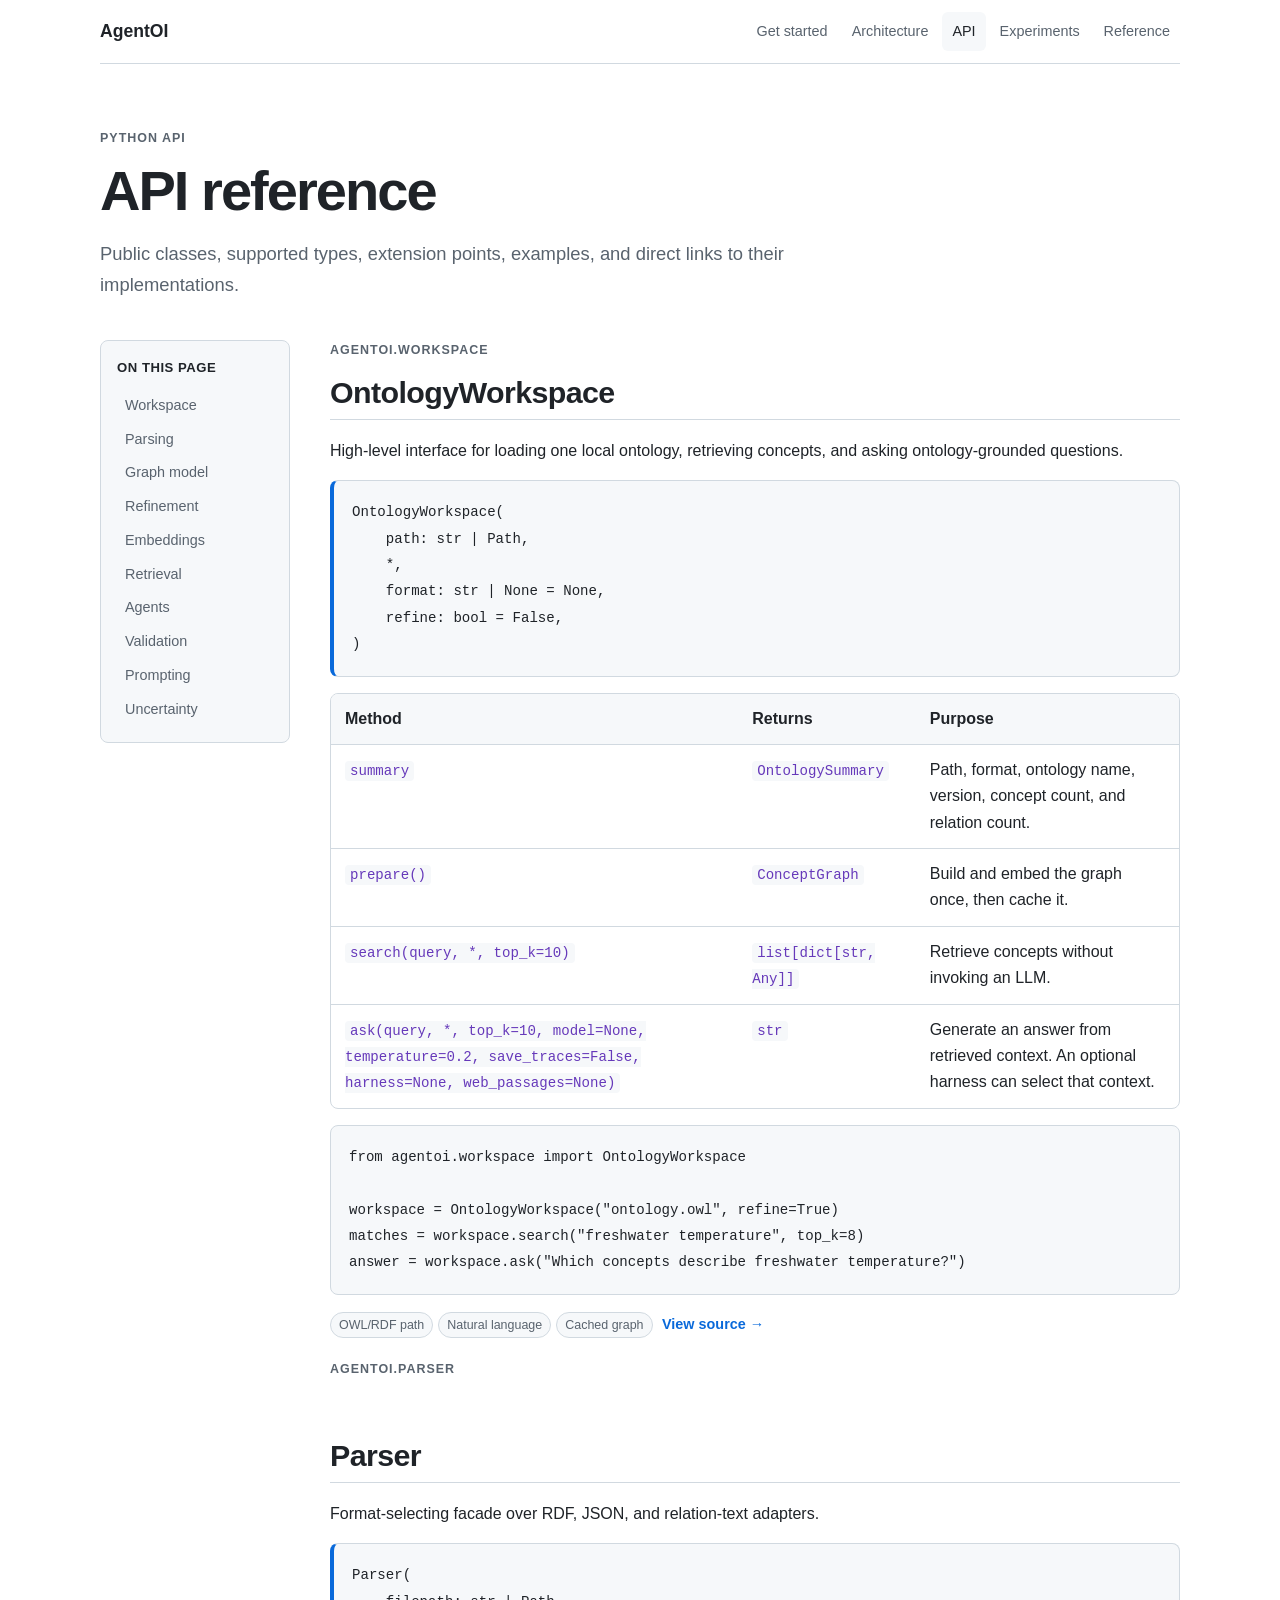
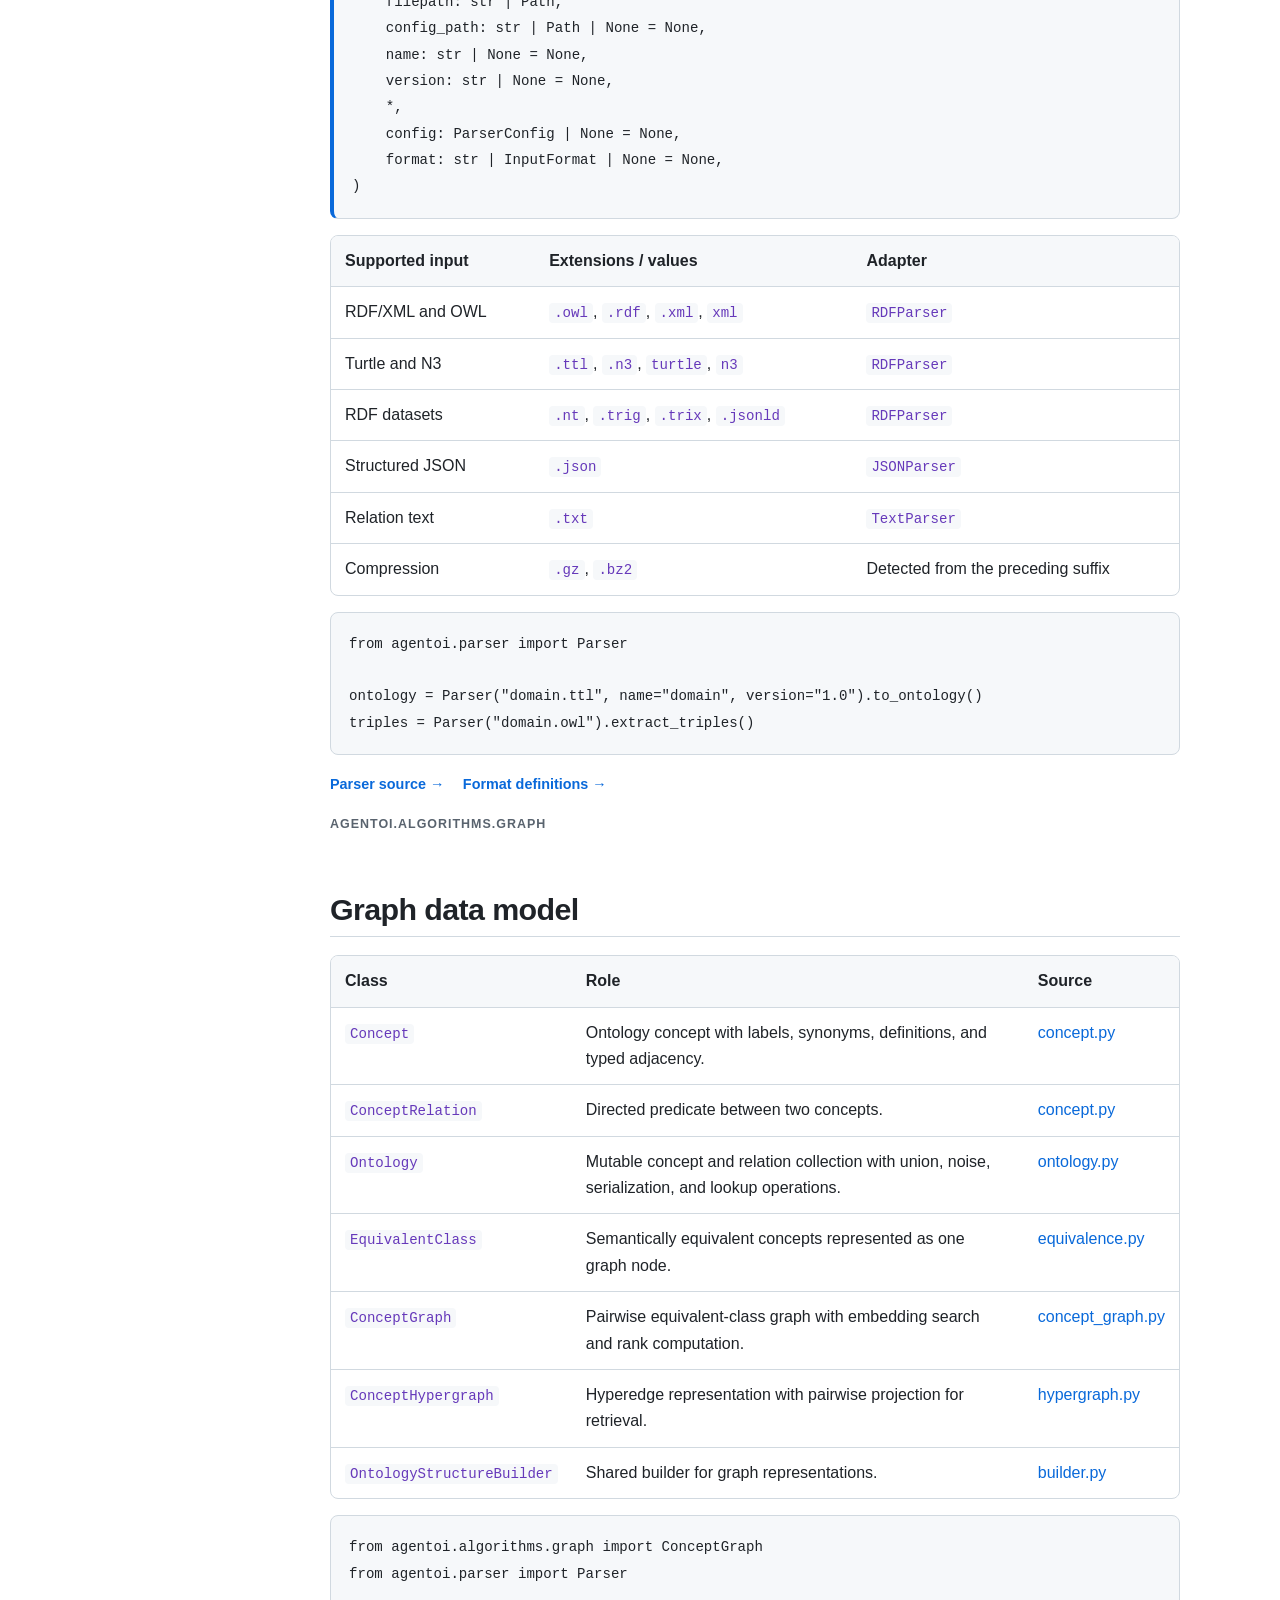
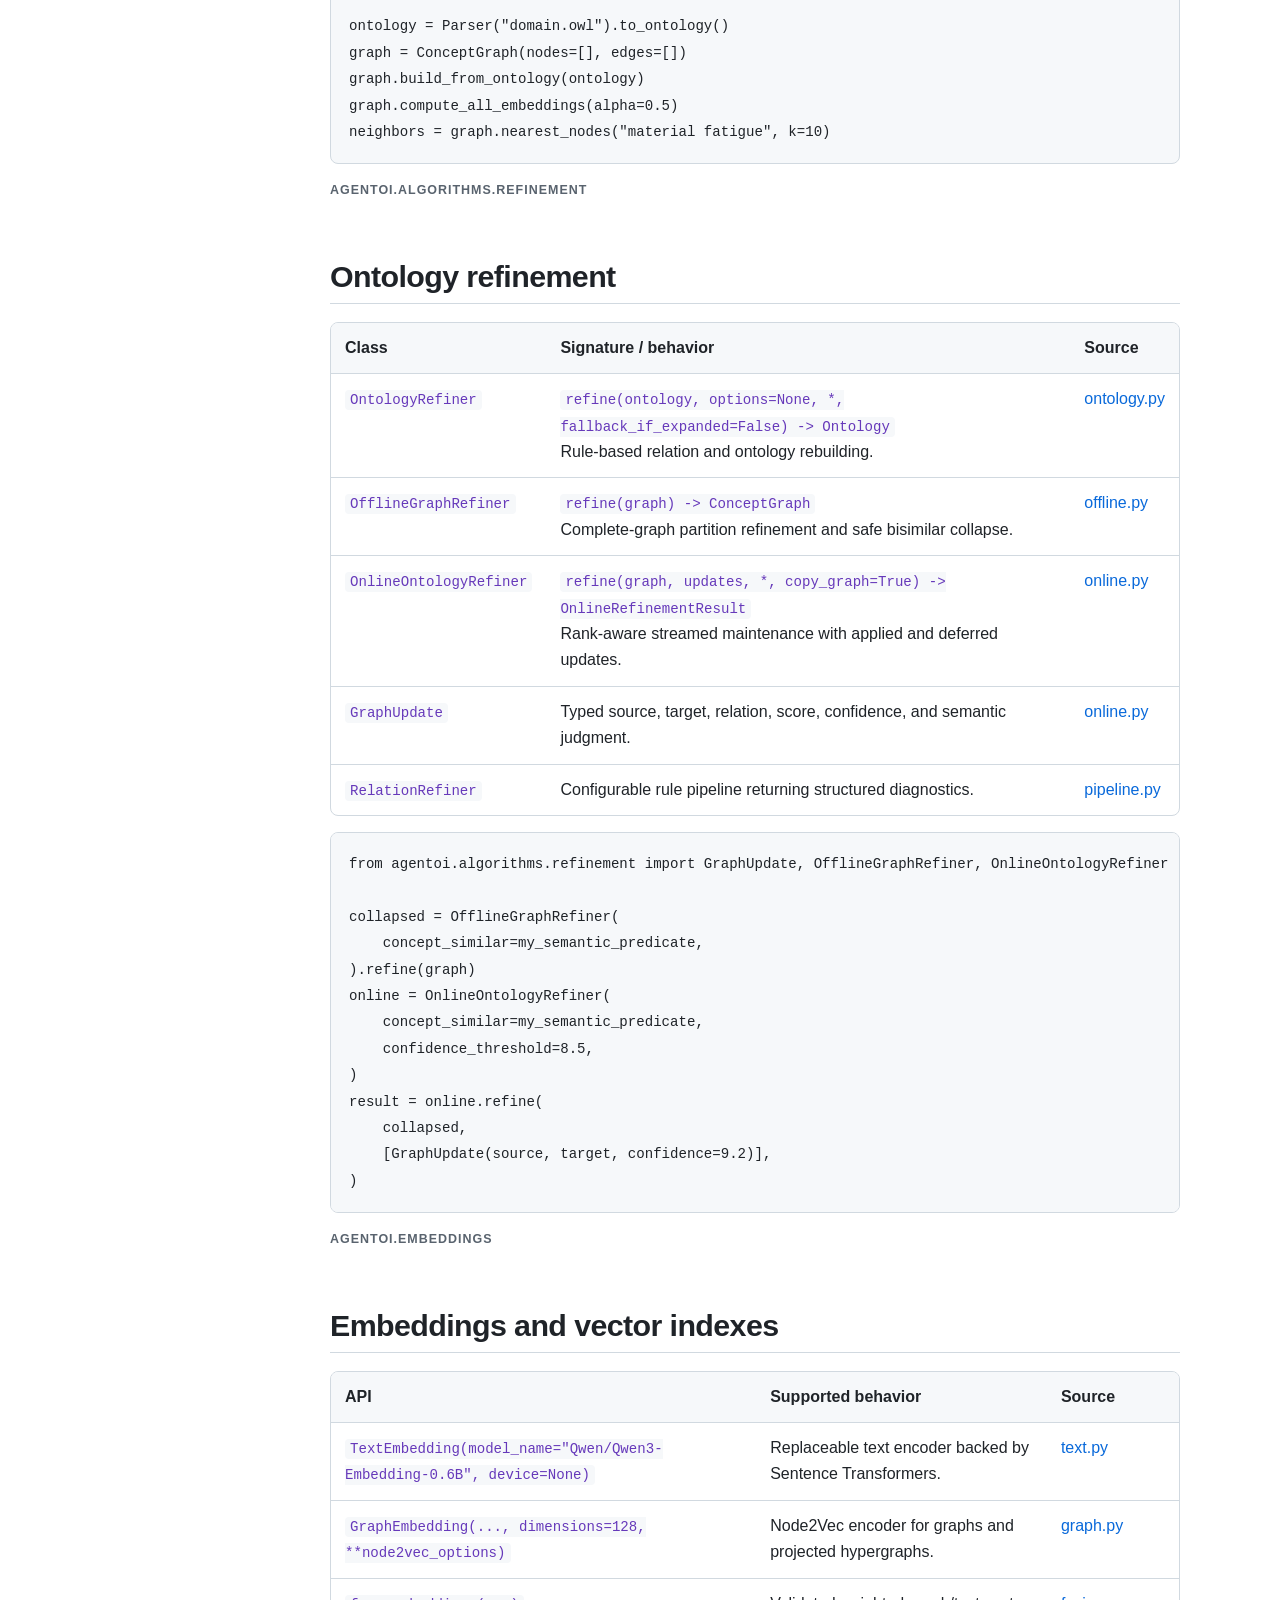
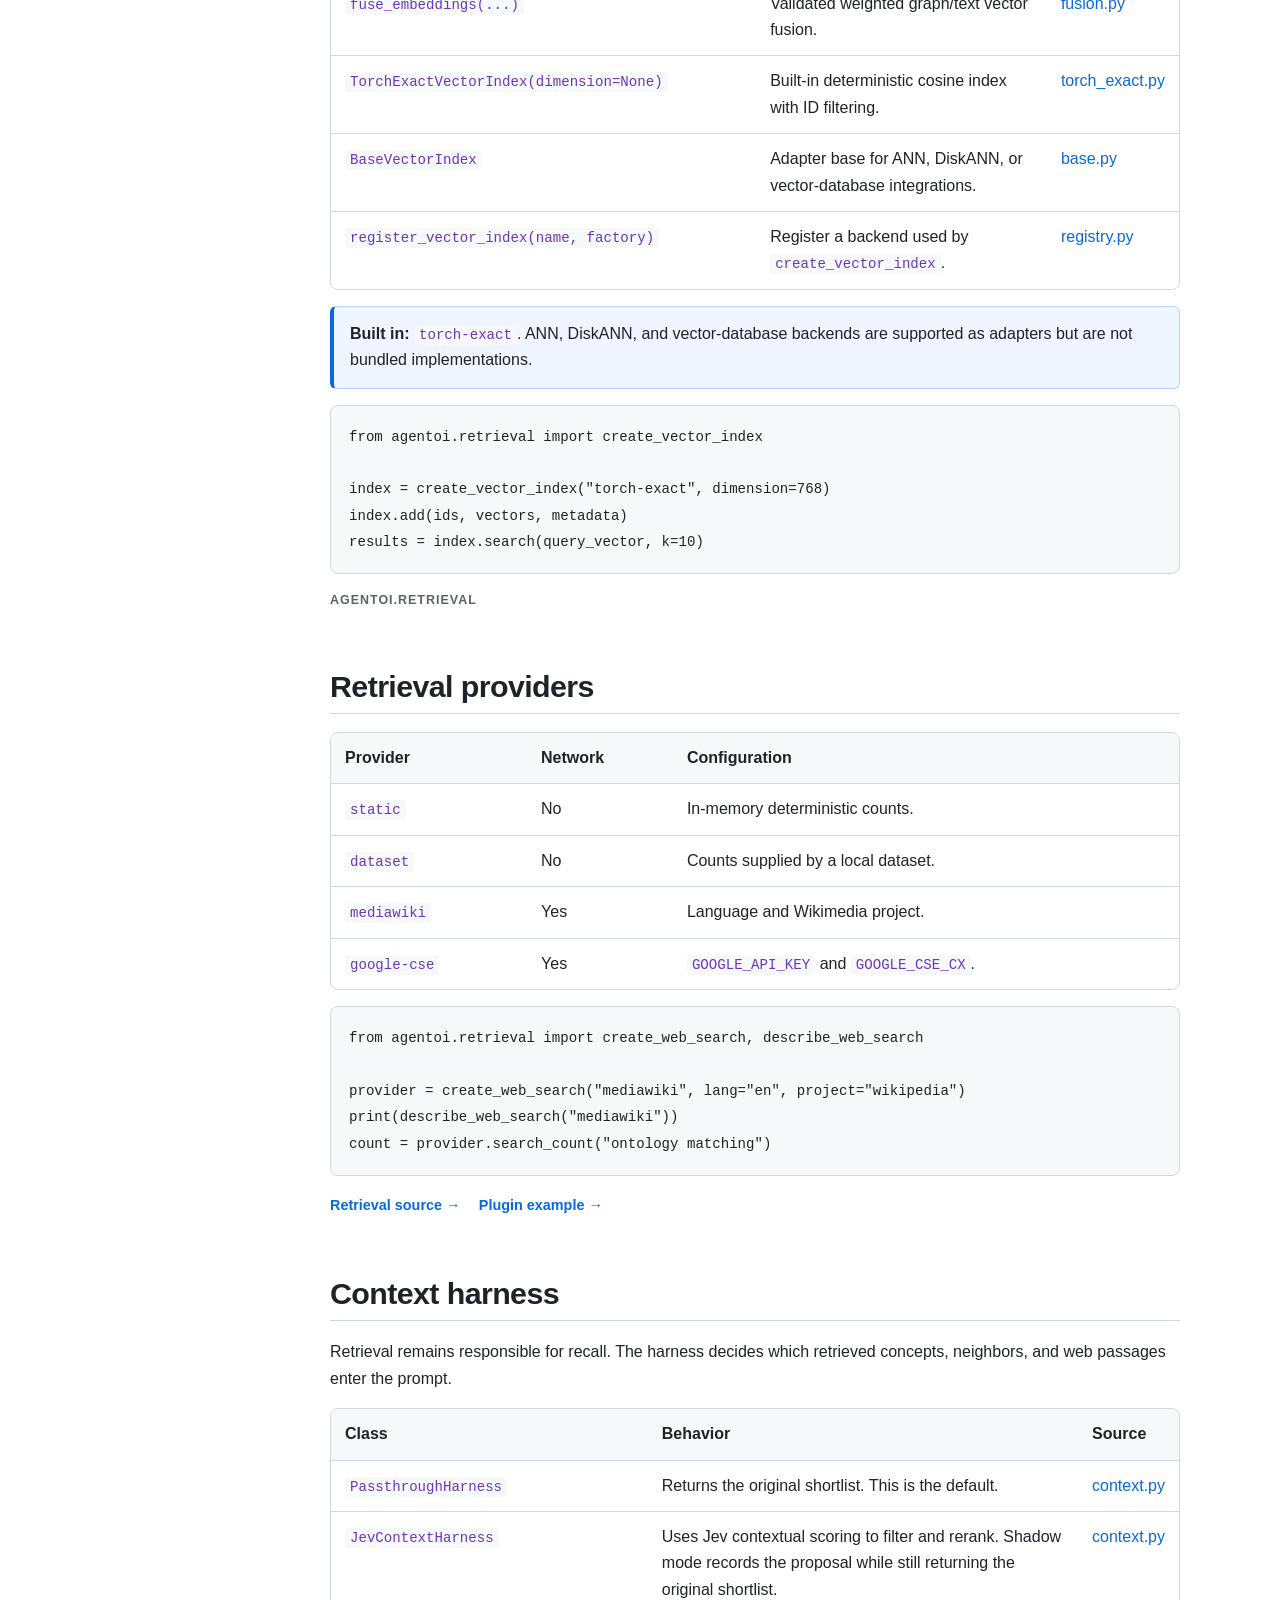
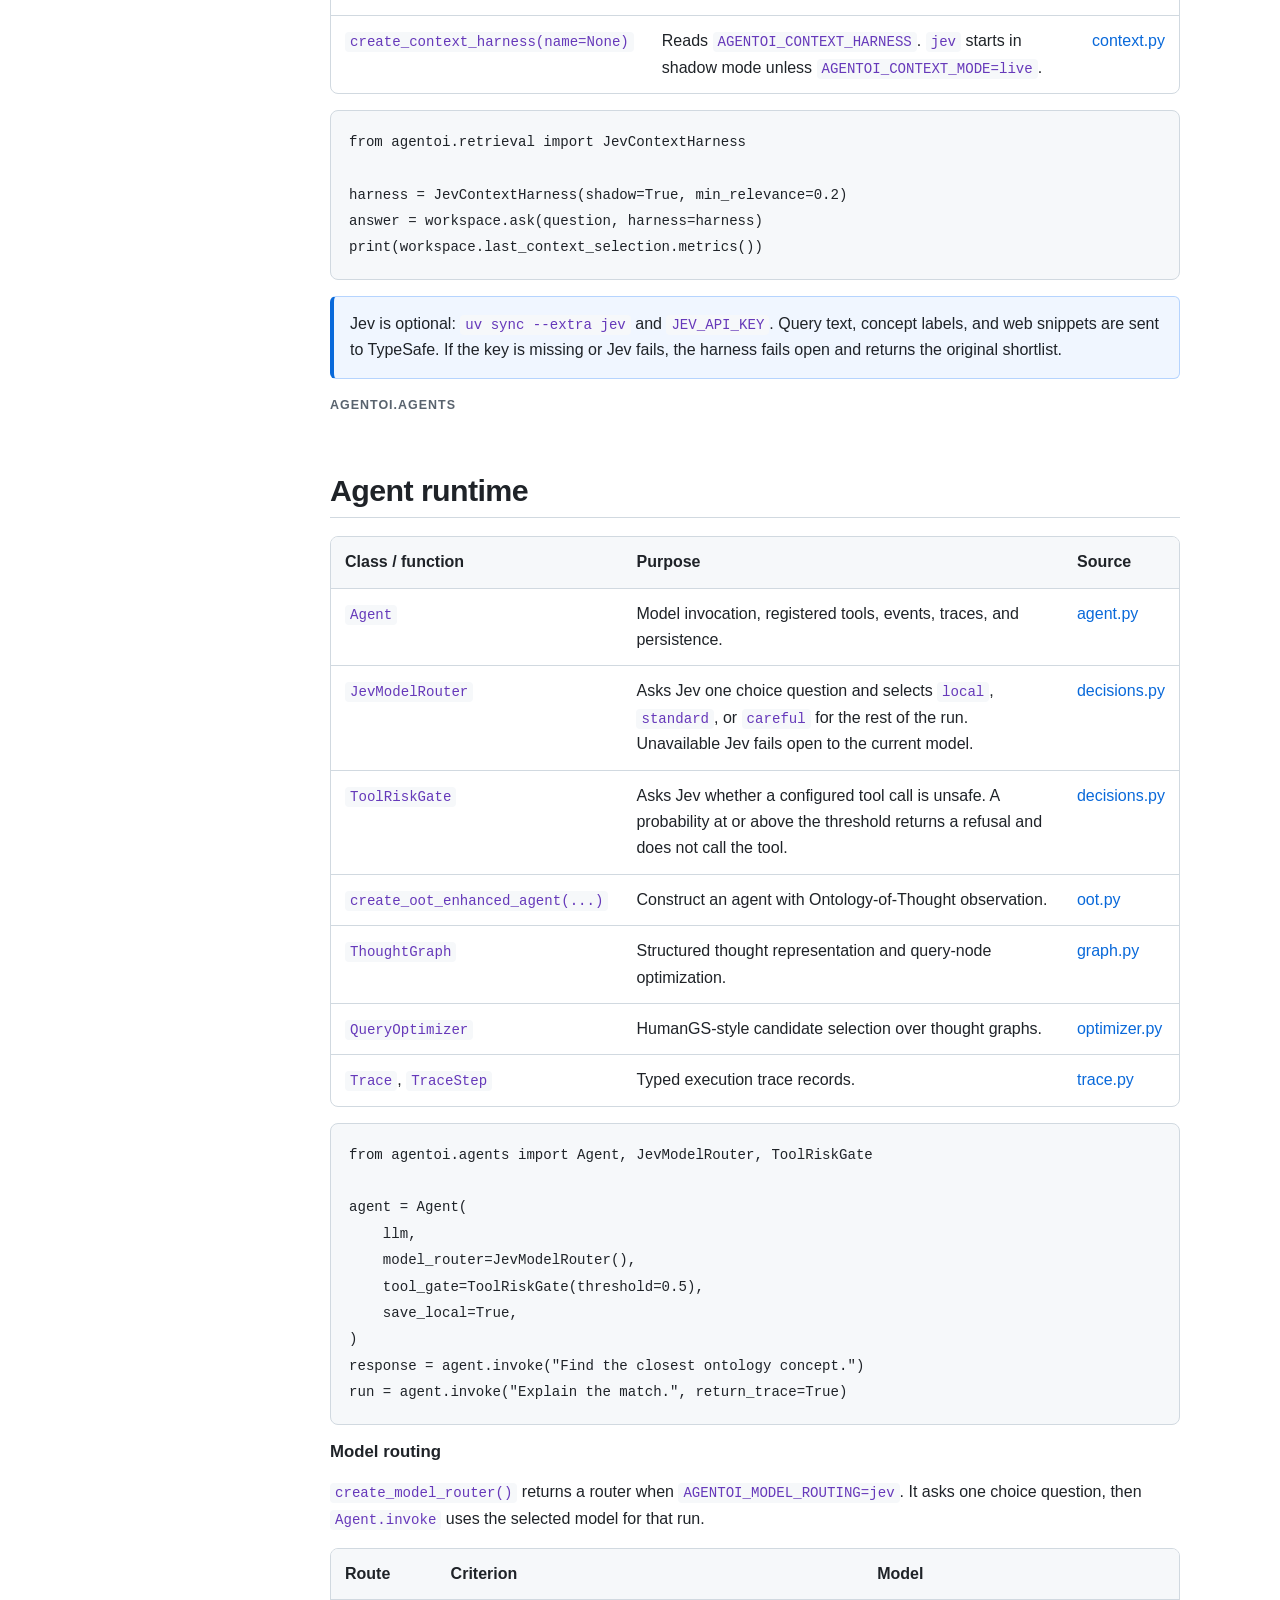
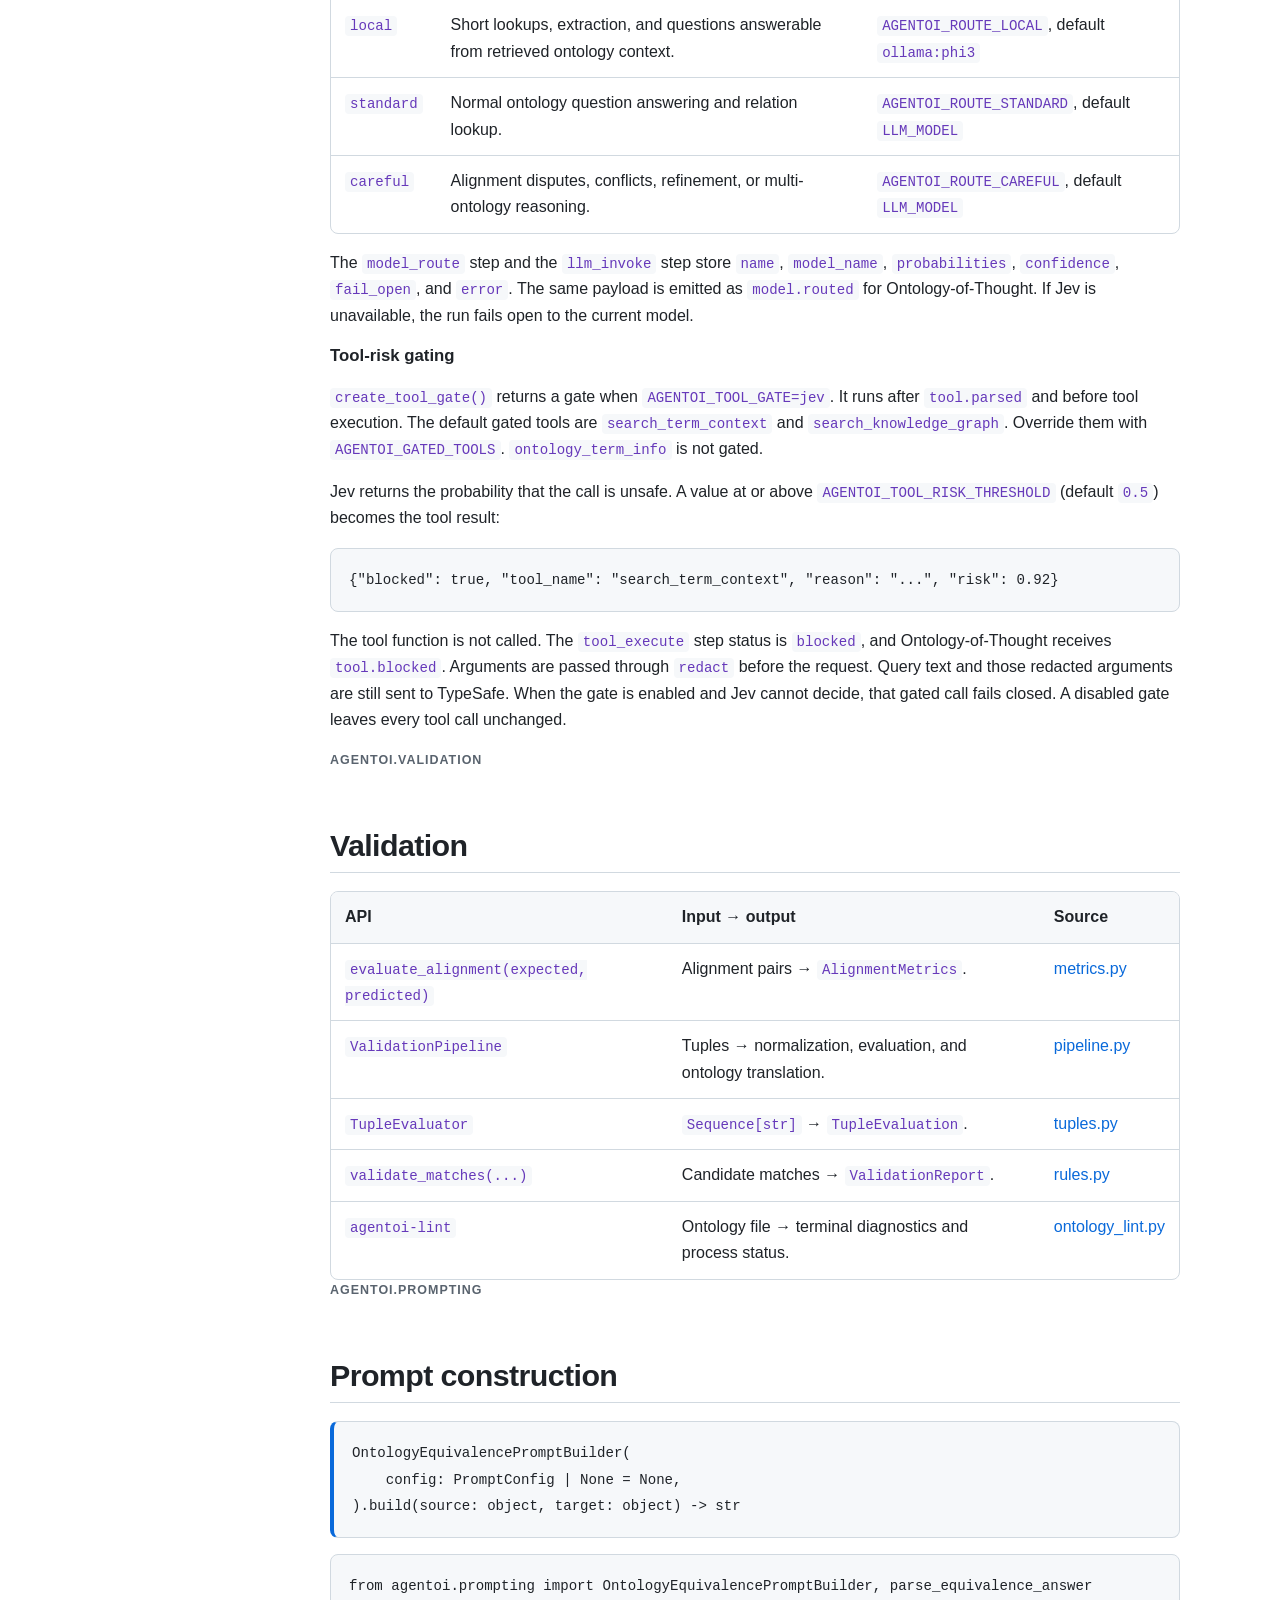
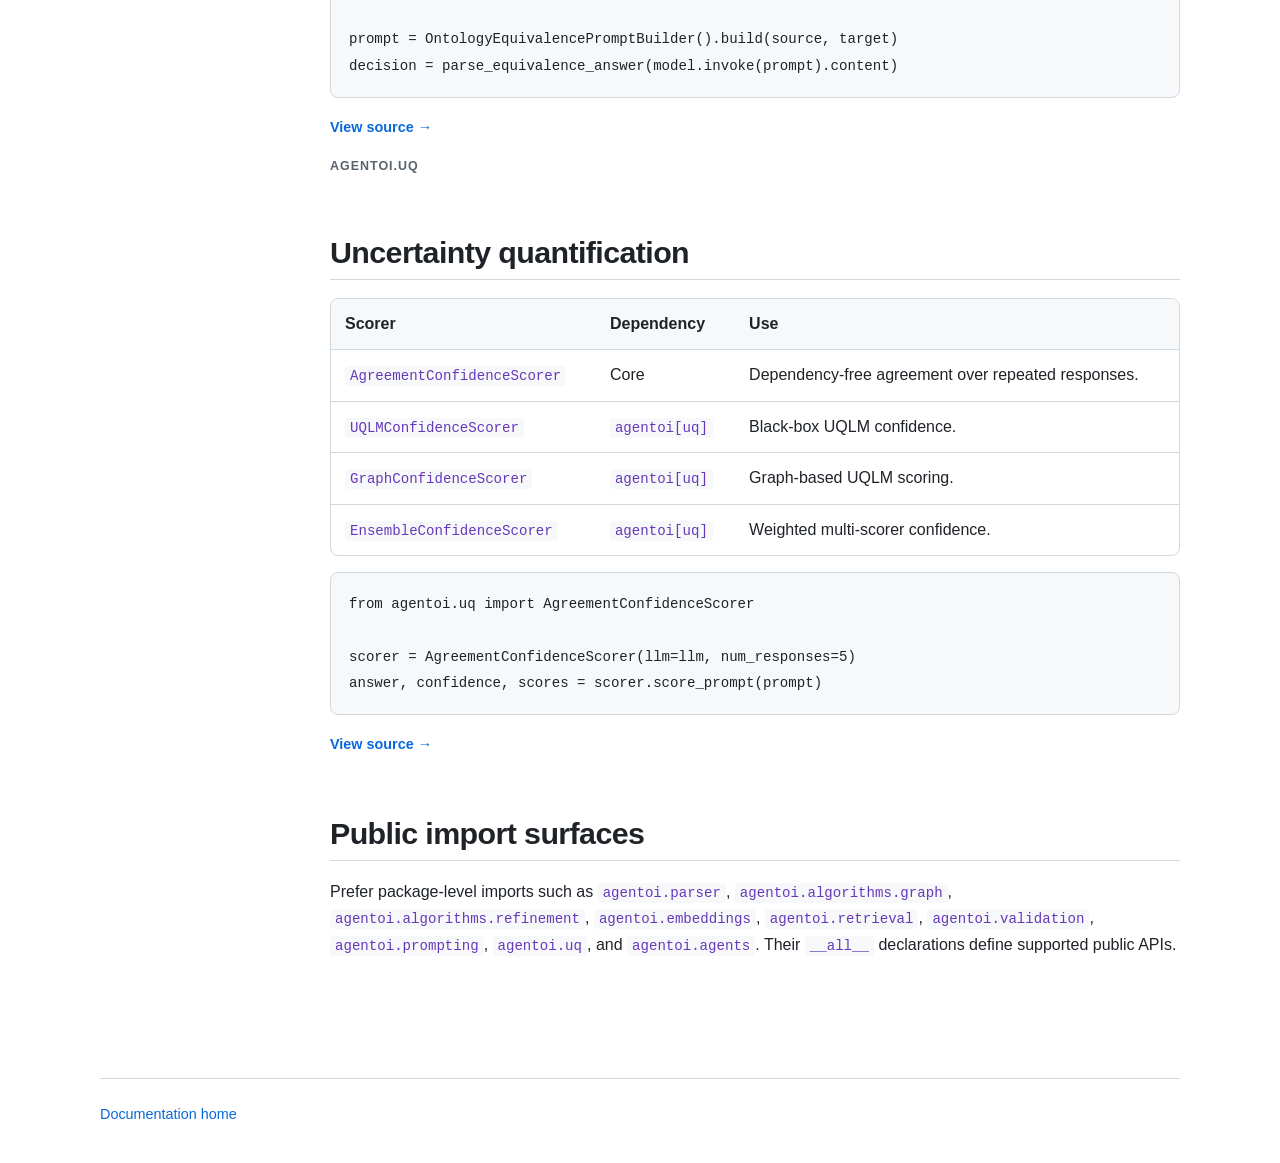
==== api.html @ f37325d7 "Document model routing and tool-risk gating. Co-authored-by: Cursor <cursoragent@cursor.com>" ====
<!doctype html>
<html lang="en">
<head>
  <meta charset="utf-8">
  <meta name="viewport" content="width=device-width, initial-scale=1">
  <title>API Reference · AgentOI</title>
  <link rel="stylesheet" href="styles.css?v=2">
</head>
<body>
  <header><a href="index.html"><strong>AgentOI</strong></a><nav><a href="getting-started.html">Get started</a><a href="architecture.html">Architecture</a><a class="active" href="api.html">API</a><a href="experiments.html">Experiments</a><a href="reference.html">Reference</a></nav></header>
  <main>
    <p class="eyebrow">Python API</p>
    <h1>API reference</h1>
    <p class="lede">Public classes, supported types, extension points, examples, and direct links to their implementations.</p>

    <div class="api-layout">
      <aside class="api-index" aria-label="API table of contents">
        <strong>On this page</strong>
        <a href="#workspace">Workspace</a>
        <a href="#parsing">Parsing</a>
        <a href="#graphs">Graph model</a>
        <a href="#refinement">Refinement</a>
        <a href="#embeddings">Embeddings</a>
        <a href="#retrieval">Retrieval</a>
        <a href="#agents">Agents</a>
        <a href="#validation">Validation</a>
        <a href="#prompting">Prompting</a>
        <a href="#uq">Uncertainty</a>
      </aside>
      <div class="api-content">

    <section id="workspace" class="api-section">
      <p class="eyebrow">agentoi.workspace</p>
      <h2>OntologyWorkspace</h2>
      <p>High-level interface for loading one local ontology, retrieving concepts, and asking ontology-grounded questions.</p>
      <pre class="signature"><code>OntologyWorkspace(
    path: str | Path,
    *,
    format: str | None = None,
    refine: bool = False,
)</code></pre>
      <table>
        <tr><th>Method</th><th>Returns</th><th>Purpose</th></tr>
        <tr><td><code>summary</code></td><td><code>OntologySummary</code></td><td>Path, format, ontology name, version, concept count, and relation count.</td></tr>
        <tr><td><code>prepare()</code></td><td><code>ConceptGraph</code></td><td>Build and embed the graph once, then cache it.</td></tr>
        <tr><td><code>search(query, *, top_k=10)</code></td><td><code>list[dict[str, Any]]</code></td><td>Retrieve concepts without invoking an LLM.</td></tr>
        <tr><td><code>ask(query, *, top_k=10, model=None, temperature=0.2, save_traces=False, harness=None, web_passages=None)</code></td><td><code>str</code></td><td>Generate an answer from retrieved context. An optional harness can select that context.</td></tr>
      </table>
      <pre><code>from agentoi.workspace import OntologyWorkspace

workspace = OntologyWorkspace("ontology.owl", refine=True)
matches = workspace.search("freshwater temperature", top_k=8)
answer = workspace.ask("Which concepts describe freshwater temperature?")</code></pre>
      <p><span class="badge">OWL/RDF path</span><span class="badge">Natural language</span><span class="badge">Cached graph</span> <a class="source-link" href="https://github.com/lamng3/agentoi/blob/master/src/agentoi/workspace.py">View source →</a></p>
    </section>

    <section id="parsing" class="api-section">
      <p class="eyebrow">agentoi.parser</p>
      <h2>Parser</h2>
      <p>Format-selecting facade over RDF, JSON, and relation-text adapters.</p>
      <pre class="signature"><code>Parser(
    filepath: str | Path,
    config_path: str | Path | None = None,
    name: str | None = None,
    version: str | None = None,
    *,
    config: ParserConfig | None = None,
    format: str | InputFormat | None = None,
)</code></pre>
      <table>
        <tr><th>Supported input</th><th>Extensions / values</th><th>Adapter</th></tr>
        <tr><td>RDF/XML and OWL</td><td><code>.owl</code>, <code>.rdf</code>, <code>.xml</code>, <code>xml</code></td><td><code>RDFParser</code></td></tr>
        <tr><td>Turtle and N3</td><td><code>.ttl</code>, <code>.n3</code>, <code>turtle</code>, <code>n3</code></td><td><code>RDFParser</code></td></tr>
        <tr><td>RDF datasets</td><td><code>.nt</code>, <code>.trig</code>, <code>.trix</code>, <code>.jsonld</code></td><td><code>RDFParser</code></td></tr>
        <tr><td>Structured JSON</td><td><code>.json</code></td><td><code>JSONParser</code></td></tr>
        <tr><td>Relation text</td><td><code>.txt</code></td><td><code>TextParser</code></td></tr>
        <tr><td>Compression</td><td><code>.gz</code>, <code>.bz2</code></td><td>Detected from the preceding suffix</td></tr>
      </table>
      <pre><code>from agentoi.parser import Parser

ontology = Parser("domain.ttl", name="domain", version="1.0").to_ontology()
triples = Parser("domain.owl").extract_triples()</code></pre>
      <p><a class="source-link" href="https://github.com/lamng3/agentoi/blob/master/src/agentoi/parser/parser.py">Parser source →</a> <a class="source-link" href="https://github.com/lamng3/agentoi/blob/master/src/agentoi/parser/formats.py">Format definitions →</a></p>
    </section>

    <section id="graphs" class="api-section">
      <p class="eyebrow">agentoi.algorithms.graph</p>
      <h2>Graph data model</h2>
      <table>
        <tr><th>Class</th><th>Role</th><th>Source</th></tr>
        <tr><td><code>Concept</code></td><td>Ontology concept with labels, synonyms, definitions, and typed adjacency.</td><td><a href="https://github.com/lamng3/agentoi/blob/master/src/agentoi/algorithms/graph/concept.py">concept.py</a></td></tr>
        <tr><td><code>ConceptRelation</code></td><td>Directed predicate between two concepts.</td><td><a href="https://github.com/lamng3/agentoi/blob/master/src/agentoi/algorithms/graph/concept.py">concept.py</a></td></tr>
        <tr><td><code>Ontology</code></td><td>Mutable concept and relation collection with union, noise, serialization, and lookup operations.</td><td><a href="https://github.com/lamng3/agentoi/blob/master/src/agentoi/algorithms/graph/ontology.py">ontology.py</a></td></tr>
        <tr><td><code>EquivalentClass</code></td><td>Semantically equivalent concepts represented as one graph node.</td><td><a href="https://github.com/lamng3/agentoi/blob/master/src/agentoi/algorithms/graph/equivalence.py">equivalence.py</a></td></tr>
        <tr><td><code>ConceptGraph</code></td><td>Pairwise equivalent-class graph with embedding search and rank computation.</td><td><a href="https://github.com/lamng3/agentoi/blob/master/src/agentoi/algorithms/graph/concept_graph.py">concept_graph.py</a></td></tr>
        <tr><td><code>ConceptHypergraph</code></td><td>Hyperedge representation with pairwise projection for retrieval.</td><td><a href="https://github.com/lamng3/agentoi/blob/master/src/agentoi/algorithms/graph/hypergraph.py">hypergraph.py</a></td></tr>
        <tr><td><code>OntologyStructureBuilder</code></td><td>Shared builder for graph representations.</td><td><a href="https://github.com/lamng3/agentoi/blob/master/src/agentoi/algorithms/graph/builder.py">builder.py</a></td></tr>
      </table>
      <pre><code>from agentoi.algorithms.graph import ConceptGraph
from agentoi.parser import Parser

ontology = Parser("domain.owl").to_ontology()
graph = ConceptGraph(nodes=[], edges=[])
graph.build_from_ontology(ontology)
graph.compute_all_embeddings(alpha=0.5)
neighbors = graph.nearest_nodes("material fatigue", k=10)</code></pre>
    </section>

    <section id="refinement" class="api-section">
      <p class="eyebrow">agentoi.algorithms.refinement</p>
      <h2>Ontology refinement</h2>
      <table>
        <tr><th>Class</th><th>Signature / behavior</th><th>Source</th></tr>
        <tr><td><code>OntologyRefiner</code></td><td><code>refine(ontology, options=None, *, fallback_if_expanded=False) -&gt; Ontology</code><br>Rule-based relation and ontology rebuilding.</td><td><a href="https://github.com/lamng3/agentoi/blob/master/src/agentoi/algorithms/refinement/ontology.py">ontology.py</a></td></tr>
        <tr><td><code>OfflineGraphRefiner</code></td><td><code>refine(graph) -&gt; ConceptGraph</code><br>Complete-graph partition refinement and safe bisimilar collapse.</td><td><a href="https://github.com/lamng3/agentoi/blob/master/src/agentoi/algorithms/refinement/offline.py">offline.py</a></td></tr>
        <tr><td><code>OnlineOntologyRefiner</code></td><td><code>refine(graph, updates, *, copy_graph=True) -&gt; OnlineRefinementResult</code><br>Rank-aware streamed maintenance with applied and deferred updates.</td><td><a href="https://github.com/lamng3/agentoi/blob/master/src/agentoi/algorithms/refinement/online.py">online.py</a></td></tr>
        <tr><td><code>GraphUpdate</code></td><td>Typed source, target, relation, score, confidence, and semantic judgment.</td><td><a href="https://github.com/lamng3/agentoi/blob/master/src/agentoi/algorithms/refinement/online.py">online.py</a></td></tr>
        <tr><td><code>RelationRefiner</code></td><td>Configurable rule pipeline returning structured diagnostics.</td><td><a href="https://github.com/lamng3/agentoi/blob/master/src/agentoi/algorithms/refinement/pipeline.py">pipeline.py</a></td></tr>
      </table>
      <pre><code>from agentoi.algorithms.refinement import GraphUpdate, OfflineGraphRefiner, OnlineOntologyRefiner

collapsed = OfflineGraphRefiner(
    concept_similar=my_semantic_predicate,
).refine(graph)
online = OnlineOntologyRefiner(
    concept_similar=my_semantic_predicate,
    confidence_threshold=8.5,
)
result = online.refine(
    collapsed,
    [GraphUpdate(source, target, confidence=9.2)],
)</code></pre>
    </section>

    <section id="embeddings" class="api-section">
      <p class="eyebrow">agentoi.embeddings</p>
      <h2>Embeddings and vector indexes</h2>
      <table>
        <tr><th>API</th><th>Supported behavior</th><th>Source</th></tr>
        <tr><td><code>TextEmbedding(model_name="Qwen/Qwen3-Embedding-0.6B", device=None)</code></td><td>Replaceable text encoder backed by Sentence Transformers.</td><td><a href="https://github.com/lamng3/agentoi/blob/master/src/agentoi/embeddings/encoders/text.py">text.py</a></td></tr>
        <tr><td><code>GraphEmbedding(..., dimensions=128, **node2vec_options)</code></td><td>Node2Vec encoder for graphs and projected hypergraphs.</td><td><a href="https://github.com/lamng3/agentoi/blob/master/src/agentoi/embeddings/encoders/graph.py">graph.py</a></td></tr>
        <tr><td><code>fuse_embeddings(...)</code></td><td>Validated weighted graph/text vector fusion.</td><td><a href="https://github.com/lamng3/agentoi/blob/master/src/agentoi/embeddings/fusion.py">fusion.py</a></td></tr>
        <tr><td><code>TorchExactVectorIndex(dimension=None)</code></td><td>Built-in deterministic cosine index with ID filtering.</td><td><a href="https://github.com/lamng3/agentoi/blob/master/src/agentoi/embeddings/vector_index/torch_exact.py">torch_exact.py</a></td></tr>
        <tr><td><code>BaseVectorIndex</code></td><td>Adapter base for ANN, DiskANN, or vector-database integrations.</td><td><a href="https://github.com/lamng3/agentoi/blob/master/src/agentoi/embeddings/vector_index/base.py">base.py</a></td></tr>
        <tr><td><code>register_vector_index(name, factory)</code></td><td>Register a backend used by <code>create_vector_index</code>.</td><td><a href="https://github.com/lamng3/agentoi/blob/master/src/agentoi/embeddings/vector_index/registry.py">registry.py</a></td></tr>
      </table>
      <p class="note"><strong>Built in:</strong> <code>torch-exact</code>. ANN, DiskANN, and vector-database backends are supported as adapters but are not bundled implementations.</p>
      <pre><code>from agentoi.retrieval import create_vector_index

index = create_vector_index("torch-exact", dimension=768)
index.add(ids, vectors, metadata)
results = index.search(query_vector, k=10)</code></pre>
    </section>

    <section id="retrieval" class="api-section">
      <p class="eyebrow">agentoi.retrieval</p>
      <h2>Retrieval providers</h2>
      <table>
        <tr><th>Provider</th><th>Network</th><th>Configuration</th></tr>
        <tr><td><code>static</code></td><td>No</td><td>In-memory deterministic counts.</td></tr>
        <tr><td><code>dataset</code></td><td>No</td><td>Counts supplied by a local dataset.</td></tr>
        <tr><td><code>mediawiki</code></td><td>Yes</td><td>Language and Wikimedia project.</td></tr>
        <tr><td><code>google-cse</code></td><td>Yes</td><td><code>GOOGLE_API_KEY</code> and <code>GOOGLE_CSE_CX</code>.</td></tr>
      </table>
      <pre><code>from agentoi.retrieval import create_web_search, describe_web_search

provider = create_web_search("mediawiki", lang="en", project="wikipedia")
print(describe_web_search("mediawiki"))
count = provider.search_count("ontology matching")</code></pre>
      <p><a class="source-link" href="https://github.com/lamng3/agentoi/tree/master/src/agentoi/retrieval">Retrieval source →</a> <a class="source-link" href="https://github.com/lamng3/agentoi/blob/master/examples/retrieval_plugins.py">Plugin example →</a></p>

      <h2>Context harness</h2>
      <p>Retrieval remains responsible for recall. The harness decides which retrieved concepts, neighbors, and web passages enter the prompt.</p>
      <table>
        <tr><th>Class</th><th>Behavior</th><th>Source</th></tr>
        <tr><td><code>PassthroughHarness</code></td><td>Returns the original shortlist. This is the default.</td><td><a href="https://github.com/lamng3/agentoi/blob/master/src/agentoi/retrieval/context.py">context.py</a></td></tr>
        <tr><td><code>JevContextHarness</code></td><td>Uses Jev contextual scoring to filter and rerank. Shadow mode records the proposal while still returning the original shortlist.</td><td><a href="https://github.com/lamng3/agentoi/blob/master/src/agentoi/retrieval/context.py">context.py</a></td></tr>
        <tr><td><code>create_context_harness(name=None)</code></td><td>Reads <code>AGENTOI_CONTEXT_HARNESS</code>. <code>jev</code> starts in shadow mode unless <code>AGENTOI_CONTEXT_MODE=live</code>.</td><td><a href="https://github.com/lamng3/agentoi/blob/master/src/agentoi/retrieval/context.py">context.py</a></td></tr>
      </table>
      <pre><code>from agentoi.retrieval import JevContextHarness

harness = JevContextHarness(shadow=True, min_relevance=0.2)
answer = workspace.ask(question, harness=harness)
print(workspace.last_context_selection.metrics())</code></pre>
      <p class="note">Jev is optional: <code>uv sync --extra jev</code> and <code>JEV_API_KEY</code>. Query text, concept labels, and web snippets are sent to TypeSafe. If the key is missing or Jev fails, the harness fails open and returns the original shortlist.</p>
    </section>

    <section id="agents" class="api-section">
      <p class="eyebrow">agentoi.agents</p>
      <h2>Agent runtime</h2>
      <table>
        <tr><th>Class / function</th><th>Purpose</th><th>Source</th></tr>
        <tr><td><code>Agent</code></td><td>Model invocation, registered tools, events, traces, and persistence.</td><td><a href="https://github.com/lamng3/agentoi/blob/master/src/agentoi/agents/core/agent.py">agent.py</a></td></tr>
        <tr><td><code>JevModelRouter</code></td><td>Asks Jev one choice question and selects <code>local</code>, <code>standard</code>, or <code>careful</code> for the rest of the run. Unavailable Jev fails open to the current model.</td><td><a href="https://github.com/lamng3/agentoi/blob/master/src/agentoi/agents/decisions.py">decisions.py</a></td></tr>
        <tr><td><code>ToolRiskGate</code></td><td>Asks Jev whether a configured tool call is unsafe. A probability at or above the threshold returns a refusal and does not call the tool.</td><td><a href="https://github.com/lamng3/agentoi/blob/master/src/agentoi/agents/decisions.py">decisions.py</a></td></tr>
        <tr><td><code>create_oot_enhanced_agent(...)</code></td><td>Construct an agent with Ontology-of-Thought observation.</td><td><a href="https://github.com/lamng3/agentoi/blob/master/src/agentoi/agents/observers/oot.py">oot.py</a></td></tr>
        <tr><td><code>ThoughtGraph</code></td><td>Structured thought representation and query-node optimization.</td><td><a href="https://github.com/lamng3/agentoi/blob/master/src/agentoi/agents/ontology_of_thought/graph.py">graph.py</a></td></tr>
        <tr><td><code>QueryOptimizer</code></td><td>HumanGS-style candidate selection over thought graphs.</td><td><a href="https://github.com/lamng3/agentoi/blob/master/src/agentoi/agents/ontology_of_thought/optimizer.py">optimizer.py</a></td></tr>
        <tr><td><code>Trace</code>, <code>TraceStep</code></td><td>Typed execution trace records.</td><td><a href="https://github.com/lamng3/agentoi/blob/master/src/agentoi/agents/runtime/trace.py">trace.py</a></td></tr>
      </table>
      <pre><code>from agentoi.agents import Agent, JevModelRouter, ToolRiskGate

agent = Agent(
    llm,
    model_router=JevModelRouter(),
    tool_gate=ToolRiskGate(threshold=0.5),
    save_local=True,
)
response = agent.invoke("Find the closest ontology concept.")
run = agent.invoke("Explain the match.", return_trace=True)</code></pre>

      <h3>Model routing</h3>
      <p><code>create_model_router()</code> returns a router when <code>AGENTOI_MODEL_ROUTING=jev</code>. It asks one choice question, then <code>Agent.invoke</code> uses the selected model for that run.</p>
      <table>
        <tr><th>Route</th><th>Criterion</th><th>Model</th></tr>
        <tr><td><code>local</code></td><td>Short lookups, extraction, and questions answerable from retrieved ontology context.</td><td><code>AGENTOI_ROUTE_LOCAL</code>, default <code>ollama:phi3</code></td></tr>
        <tr><td><code>standard</code></td><td>Normal ontology question answering and relation lookup.</td><td><code>AGENTOI_ROUTE_STANDARD</code>, default <code>LLM_MODEL</code></td></tr>
        <tr><td><code>careful</code></td><td>Alignment disputes, conflicts, refinement, or multi-ontology reasoning.</td><td><code>AGENTOI_ROUTE_CAREFUL</code>, default <code>LLM_MODEL</code></td></tr>
      </table>
      <p>The <code>model_route</code> step and the <code>llm_invoke</code> step store <code>name</code>, <code>model_name</code>, <code>probabilities</code>, <code>confidence</code>, <code>fail_open</code>, and <code>error</code>. The same payload is emitted as <code>model.routed</code> for Ontology-of-Thought. If Jev is unavailable, the run fails open to the current model.</p>

      <h3>Tool-risk gating</h3>
      <p><code>create_tool_gate()</code> returns a gate when <code>AGENTOI_TOOL_GATE=jev</code>. It runs after <code>tool.parsed</code> and before tool execution. The default gated tools are <code>search_term_context</code> and <code>search_knowledge_graph</code>. Override them with <code>AGENTOI_GATED_TOOLS</code>. <code>ontology_term_info</code> is not gated.</p>
      <p>Jev returns the probability that the call is unsafe. A value at or above <code>AGENTOI_TOOL_RISK_THRESHOLD</code> (default <code>0.5</code>) becomes the tool result:</p>
      <pre><code>{"blocked": true, "tool_name": "search_term_context", "reason": "...", "risk": 0.92}</code></pre>
      <p>The tool function is not called. The <code>tool_execute</code> step status is <code>blocked</code>, and Ontology-of-Thought receives <code>tool.blocked</code>. Arguments are passed through <code>redact</code> before the request. Query text and those redacted arguments are still sent to TypeSafe. When the gate is enabled and Jev cannot decide, that gated call fails closed. A disabled gate leaves every tool call unchanged.</p>
    </section>

    <section id="validation" class="api-section">
      <p class="eyebrow">agentoi.validation</p>
      <h2>Validation</h2>
      <table>
        <tr><th>API</th><th>Input → output</th><th>Source</th></tr>
        <tr><td><code>evaluate_alignment(expected, predicted)</code></td><td>Alignment pairs → <code>AlignmentMetrics</code>.</td><td><a href="https://github.com/lamng3/agentoi/blob/master/src/agentoi/validation/metrics.py">metrics.py</a></td></tr>
        <tr><td><code>ValidationPipeline</code></td><td>Tuples → normalization, evaluation, and ontology translation.</td><td><a href="https://github.com/lamng3/agentoi/blob/master/src/agentoi/validation/pipeline.py">pipeline.py</a></td></tr>
        <tr><td><code>TupleEvaluator</code></td><td><code>Sequence[str]</code> → <code>TupleEvaluation</code>.</td><td><a href="https://github.com/lamng3/agentoi/blob/master/src/agentoi/validation/tuples.py">tuples.py</a></td></tr>
        <tr><td><code>validate_matches(...)</code></td><td>Candidate matches → <code>ValidationReport</code>.</td><td><a href="https://github.com/lamng3/agentoi/blob/master/src/agentoi/validation/rules.py">rules.py</a></td></tr>
        <tr><td><code>agentoi-lint</code></td><td>Ontology file → terminal diagnostics and process status.</td><td><a href="https://github.com/lamng3/agentoi/blob/master/src/agentoi/validation/ontology_lint.py">ontology_lint.py</a></td></tr>
      </table>
    </section>

    <section id="prompting" class="api-section">
      <p class="eyebrow">agentoi.prompting</p>
      <h2>Prompt construction</h2>
      <pre class="signature"><code>OntologyEquivalencePromptBuilder(
    config: PromptConfig | None = None,
).build(source: object, target: object) -&gt; str</code></pre>
      <pre><code>from agentoi.prompting import OntologyEquivalencePromptBuilder, parse_equivalence_answer

prompt = OntologyEquivalencePromptBuilder().build(source, target)
decision = parse_equivalence_answer(model.invoke(prompt).content)</code></pre>
      <p><a class="source-link" href="https://github.com/lamng3/agentoi/blob/master/src/agentoi/prompting/ontology.py">View source →</a></p>
    </section>

    <section id="uq" class="api-section">
      <p class="eyebrow">agentoi.uq</p>
      <h2>Uncertainty quantification</h2>
      <table>
        <tr><th>Scorer</th><th>Dependency</th><th>Use</th></tr>
        <tr><td><code>AgreementConfidenceScorer</code></td><td>Core</td><td>Dependency-free agreement over repeated responses.</td></tr>
        <tr><td><code>UQLMConfidenceScorer</code></td><td><code>agentoi[uq]</code></td><td>Black-box UQLM confidence.</td></tr>
        <tr><td><code>GraphConfidenceScorer</code></td><td><code>agentoi[uq]</code></td><td>Graph-based UQLM scoring.</td></tr>
        <tr><td><code>EnsembleConfidenceScorer</code></td><td><code>agentoi[uq]</code></td><td>Weighted multi-scorer confidence.</td></tr>
      </table>
      <pre><code>from agentoi.uq import AgreementConfidenceScorer

scorer = AgreementConfidenceScorer(llm=llm, num_responses=5)
answer, confidence, scores = scorer.score_prompt(prompt)</code></pre>
      <p><a class="source-link" href="https://github.com/lamng3/agentoi/tree/master/src/agentoi/uq">View source →</a></p>
    </section>

    <h2>Public import surfaces</h2>
    <p>Prefer package-level imports such as <code>agentoi.parser</code>, <code>agentoi.algorithms.graph</code>, <code>agentoi.algorithms.refinement</code>, <code>agentoi.embeddings</code>, <code>agentoi.retrieval</code>, <code>agentoi.validation</code>, <code>agentoi.prompting</code>, <code>agentoi.uq</code>, and <code>agentoi.agents</code>. Their <code>__all__</code> declarations define supported public APIs.</p>
      </div>
    </div>
  </main>
  <footer><a href="index.html">Documentation home</a></footer>
</body>
</html>
---- styles.css ----
:root {
  color-scheme: light;
  --text: #1f2328;
  --muted: #59636e;
  --background: #ffffff;
  --surface: #f6f8fa;
  --border: #d1d9e0;
  --accent: #0969da;
  --accent-dark: #0550ae;
}

* {
  box-sizing: border-box;
}

html {
  scroll-behavior: smooth;
}

body {
  margin: 0;
  color: var(--text);
  background: var(--background);
  font: 16px/1.65 -apple-system, BlinkMacSystemFont, "Segoe UI", Helvetica, Arial, sans-serif;
}

header,
main,
footer {
  width: min(1080px, calc(100% - 40px));
  margin-inline: auto;
}

header {
  position: sticky;
  top: 0;
  z-index: 10;
  display: flex;
  align-items: center;
  justify-content: space-between;
  min-height: 64px;
  gap: 24px;
  border-bottom: 1px solid var(--border);
  background: rgba(255, 255, 255, 0.96);
}

header > a:first-child,
header > strong {
  color: var(--text);
  font-size: 1.1rem;
  font-weight: 650;
}

nav {
  display: flex;
  flex-wrap: wrap;
  gap: 4px;
}

nav a {
  padding: 8px 10px;
  color: var(--muted);
  border-radius: 6px;
  font-size: 0.9rem;
}

nav a:hover,
nav a.active {
  color: var(--text);
  background: var(--surface);
}

a {
  color: var(--accent);
  text-decoration: none;
}

a:hover {
  color: var(--accent-dark);
  text-decoration: underline;
}

a:focus-visible {
  outline: 2px solid var(--accent);
  outline-offset: 2px;
}

main {
  min-height: calc(100vh - 180px);
  padding: 64px 0;
}

.hero {
  padding-top: 72px;
}

.hero-layout {
  display: grid;
  grid-template-columns: minmax(0, 1.2fr) minmax(320px, 0.8fr);
  align-items: center;
  gap: 56px;
}

.eyebrow {
  margin: 0 0 12px;
  color: var(--muted);
  font-size: 0.78rem;
  font-weight: 650;
  letter-spacing: 0.08em;
  text-transform: uppercase;
}

h1 {
  max-width: 820px;
  margin: 0 0 18px;
  color: var(--text);
  font-size: clamp(2.4rem, 6vw, 4.2rem);
  font-weight: 650;
  line-height: 1.08;
  letter-spacing: -0.035em;
}

main:not(.hero) h1 {
  font-size: clamp(2.3rem, 5vw, 3.5rem);
}

h2 {
  margin: 56px 0 18px;
  padding-bottom: 8px;
  border-bottom: 1px solid var(--border);
  font-size: clamp(1.45rem, 3vw, 1.9rem);
  font-weight: 600;
  line-height: 1.25;
  letter-spacing: -0.02em;
}

h3 {
  margin: 0 0 8px;
  font-size: 1.05rem;
  line-height: 1.35;
}

p,
li {
  color: var(--text);
}

.lede {
  max-width: 720px;
  margin-bottom: 24px;
  color: var(--muted);
  font-size: 1.15rem;
}

.actions {
  display: flex;
  flex-wrap: wrap;
  gap: 10px;
  margin-top: 26px;
}

.button {
  display: inline-flex;
  align-items: center;
  min-height: 40px;
  padding: 0 16px;
  color: #ffffff;
  border: 1px solid var(--accent);
  border-radius: 6px;
  background: var(--accent);
  font-weight: 600;
}

.button:hover {
  color: #ffffff;
  background: var(--accent-dark);
  text-decoration: none;
}

.button.secondary {
  color: var(--text);
  border-color: var(--border);
  background: var(--background);
}

.button.secondary:hover {
  color: var(--text);
  background: var(--surface);
}

.terminal {
  border: 1px solid var(--border);
  border-radius: 8px;
  background: var(--surface);
  overflow: hidden;
}

.terminal::before {
  display: block;
  padding: 9px 14px;
  color: var(--muted);
  border-bottom: 1px solid var(--border);
  content: "Quick start";
  font-size: 0.8rem;
  font-weight: 600;
}

.terminal pre {
  margin: 0;
  border: 0;
  border-radius: 0;
}

.prompt {
  color: #1a7f37;
}

.stats {
  display: grid;
  grid-template-columns: repeat(3, 1fr);
  margin-top: 48px;
  border: 1px solid var(--border);
  border-radius: 8px;
}

.stat {
  padding: 18px;
  text-align: center;
}

.stat + .stat {
  border-left: 1px solid var(--border);
}

.stat strong {
  display: block;
  font-size: 1rem;
}

.stat span {
  color: var(--muted);
  font-size: 0.85rem;
}

.grid,
.flow {
  display: grid;
  grid-template-columns: repeat(auto-fit, minmax(220px, 1fr));
  gap: 14px;
}

.flow {
  grid-template-columns: repeat(4, 1fr);
  counter-reset: flow;
}

.card {
  padding: 20px;
  color: inherit;
  border: 1px solid var(--border);
  border-radius: 8px;
  background: var(--background);
}

a.card:hover {
  color: inherit;
  border-color: #8c959f;
  background: var(--surface);
  text-decoration: none;
}

.card p {
  margin: 0;
  color: var(--muted);
}

.card .number {
  display: block;
  margin-bottom: 18px;
  color: var(--muted);
  font: 600 0.72rem/1 ui-monospace, SFMono-Regular, Consolas, monospace;
  letter-spacing: 0.06em;
}

.flow .card {
  counter-increment: flow;
}

.flow .card::before {
  display: block;
  margin-bottom: 14px;
  color: var(--muted);
  content: counter(flow);
  font: 600 0.8rem/1 ui-monospace, SFMono-Regular, Consolas, monospace;
}

code {
  padding: 2px 5px;
  color: #6639ba;
  background: var(--surface);
  border-radius: 4px;
  font-family: ui-monospace, SFMono-Regular, Consolas, monospace;
  font-size: 0.88em;
}

pre {
  overflow-x: auto;
  padding: 18px;
  color: var(--text);
  border: 1px solid var(--border);
  border-radius: 8px;
  background: var(--surface);
}

pre code {
  padding: 0;
  color: inherit;
  background: transparent;
}

table {
  display: block;
  width: 100%;
  overflow-x: auto;
  border: 1px solid var(--border);
  border-radius: 8px;
  border-spacing: 0;
}

tbody {
  display: table;
  width: 100%;
  border-collapse: collapse;
}

th,
td {
  padding: 12px 14px;
  border-bottom: 1px solid var(--border);
  text-align: left;
  vertical-align: top;
}

tr:last-child th,
tr:last-child td {
  border-bottom: 0;
}

th {
  background: var(--surface);
  font-weight: 600;
}

.note {
  padding: 14px 16px;
  border: 1px solid #b6d4fe;
  border-left: 4px solid var(--accent);
  border-radius: 6px;
  background: #f0f6ff;
}

.api-layout {
  display: grid;
  grid-template-columns: 190px minmax(0, 1fr);
  align-items: start;
  gap: 40px;
  margin-top: 40px;
}

.api-index {
  position: sticky;
  top: 88px;
  padding: 16px;
  border: 1px solid var(--border);
  border-radius: 8px;
  background: var(--surface);
}

.api-index strong {
  display: block;
  margin-bottom: 10px;
  font-size: 0.82rem;
  letter-spacing: 0.04em;
  text-transform: uppercase;
}

.api-index a {
  display: block;
  padding: 5px 8px;
  color: var(--muted);
  border-radius: 5px;
  font-size: 0.9rem;
}

.api-index a:hover {
  color: var(--accent);
  background: var(--background);
  text-decoration: none;
}

.api-content {
  min-width: 0;
}

.api-section {
  scroll-margin-top: 80px;
}

.api-content > .api-section:first-child h2 {
  margin-top: 0;
}

.signature {
  border-left: 4px solid var(--accent);
}

.badge {
  display: inline-block;
  margin: 0 5px 5px 0;
  padding: 2px 8px;
  color: var(--muted);
  border: 1px solid var(--border);
  border-radius: 999px;
  background: var(--surface);
  font-size: 0.78rem;
}

.source-link {
  display: inline-block;
  margin-right: 14px;
  font-size: 0.9rem;
  font-weight: 600;
}

.diagram {
  overflow-x: auto;
  padding: 24px;
  border: 1px solid var(--border);
  border-radius: 8px;
  background: var(--background);
}

.diagram .mermaid {
  display: flex;
  justify-content: center;
  min-width: 720px;
  margin: 0;
  padding: 0;
  border: 0;
  background: transparent;
}

.diagram svg {
  max-width: 100%;
  height: auto;
}

.diagram-caption {
  margin-top: 10px;
  color: var(--muted);
  font-size: 0.9rem;
}

footer {
  margin-top: 40px;
  padding: 24px 0 36px;
  color: var(--muted);
  border-top: 1px solid var(--border);
  font-size: 0.9rem;
}

@media (max-width: 800px) {
  header {
    position: static;
    align-items: flex-start;
  }

  .hero-layout {
    grid-template-columns: 1fr;
    gap: 36px;
  }

  .flow {
    grid-template-columns: 1fr 1fr;
  }

  .api-layout {
    grid-template-columns: 1fr;
    gap: 28px;
  }

  .api-index {
    position: static;
    display: grid;
    grid-template-columns: repeat(2, minmax(0, 1fr));
  }

  .api-index strong {
    grid-column: 1 / -1;
  }
}

@media (max-width: 560px) {
  header {
    display: block;
  }

  nav {
    margin-top: 8px;
  }

  nav a {
    padding-left: 0;
    margin-right: 10px;
    background: transparent;
  }

  main {
    padding-top: 44px;
  }

  .stats,
  .flow {
    grid-template-columns: 1fr;
  }

  .stat + .stat {
    border-top: 1px solid var(--border);
    border-left: 0;
  }
}
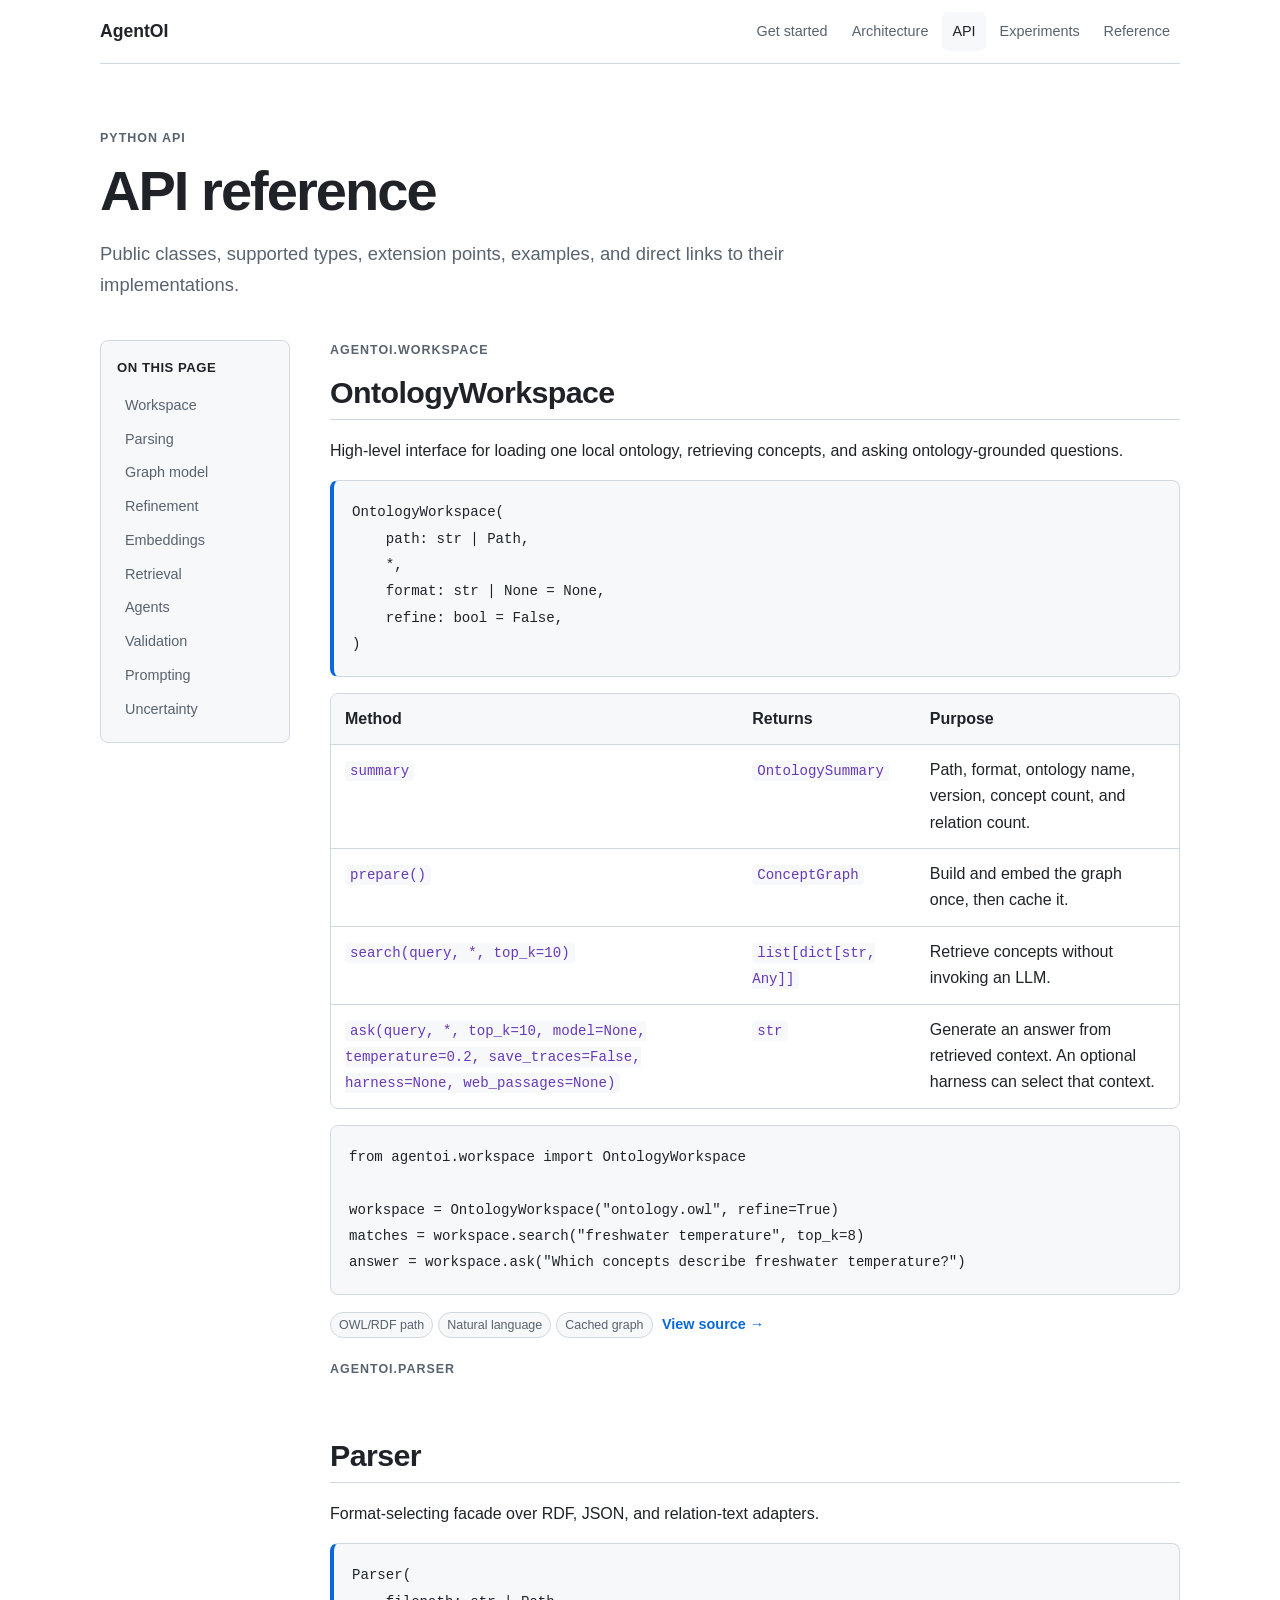
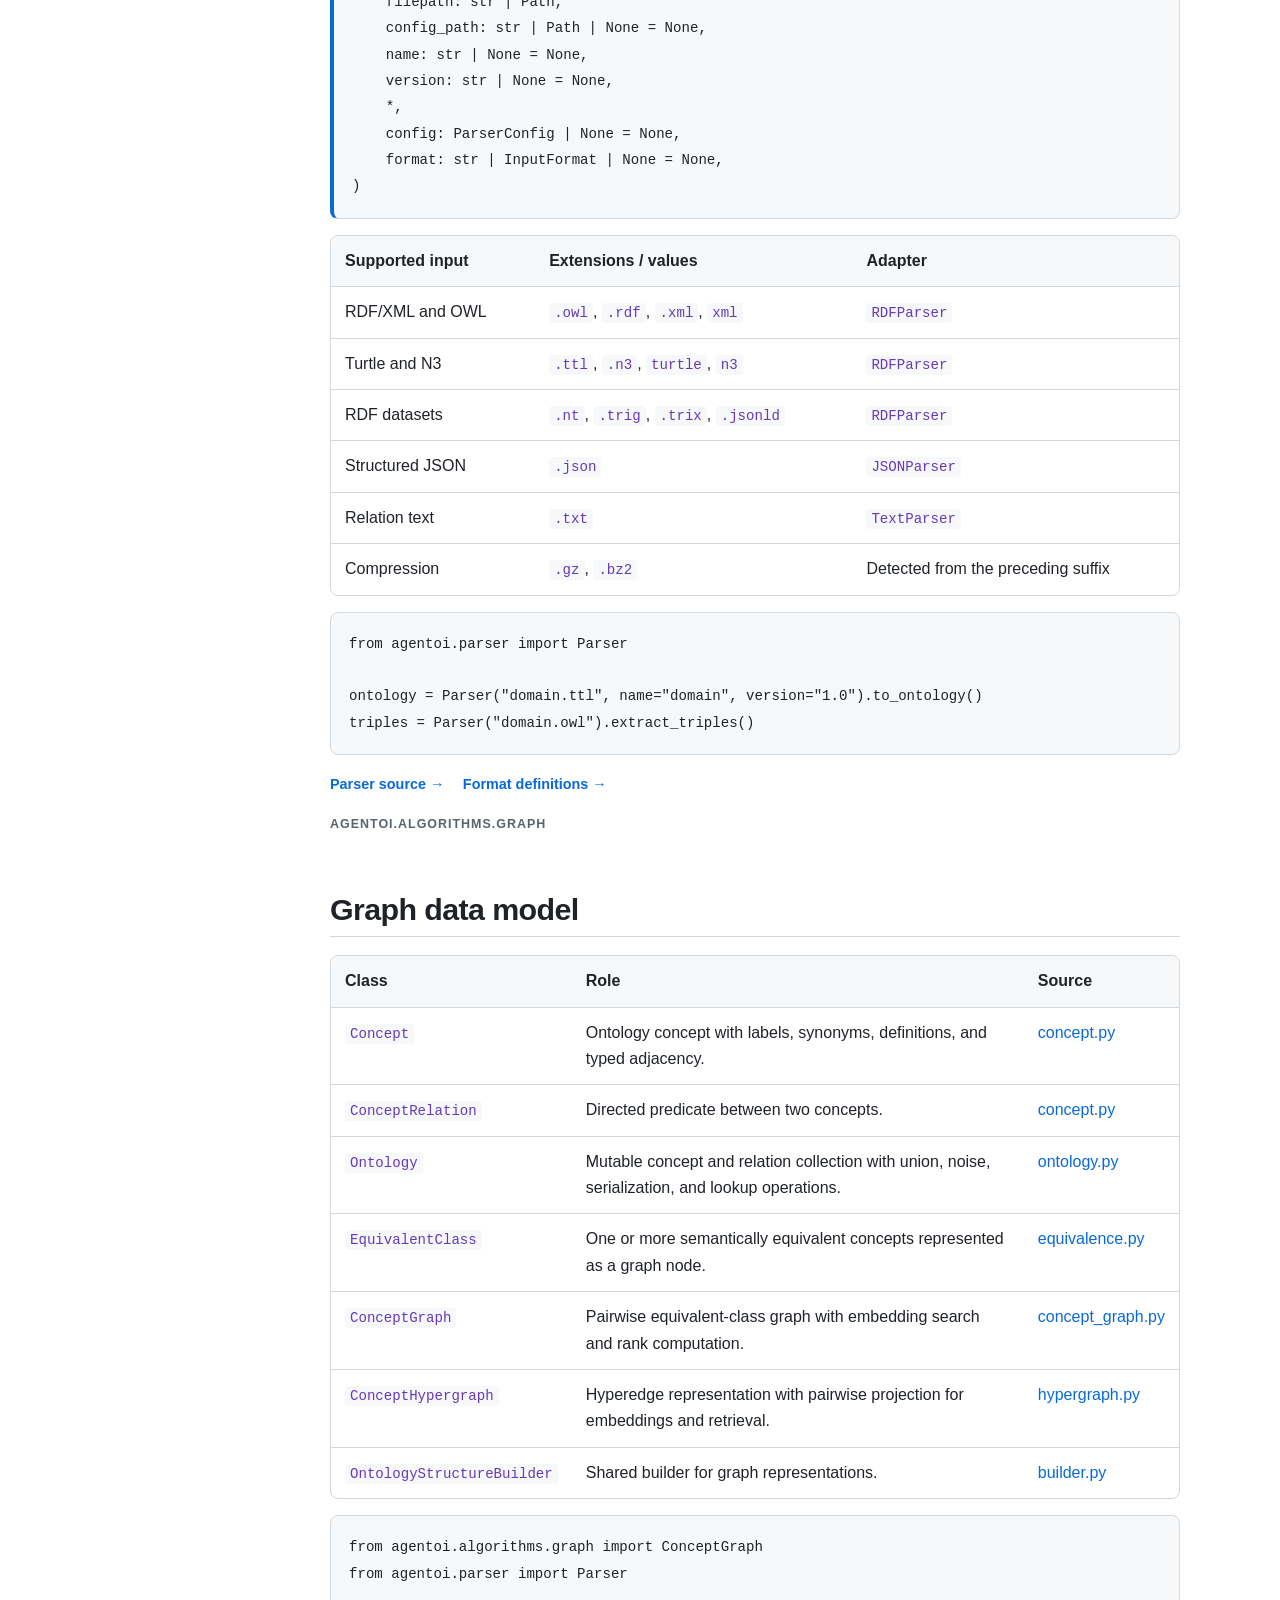
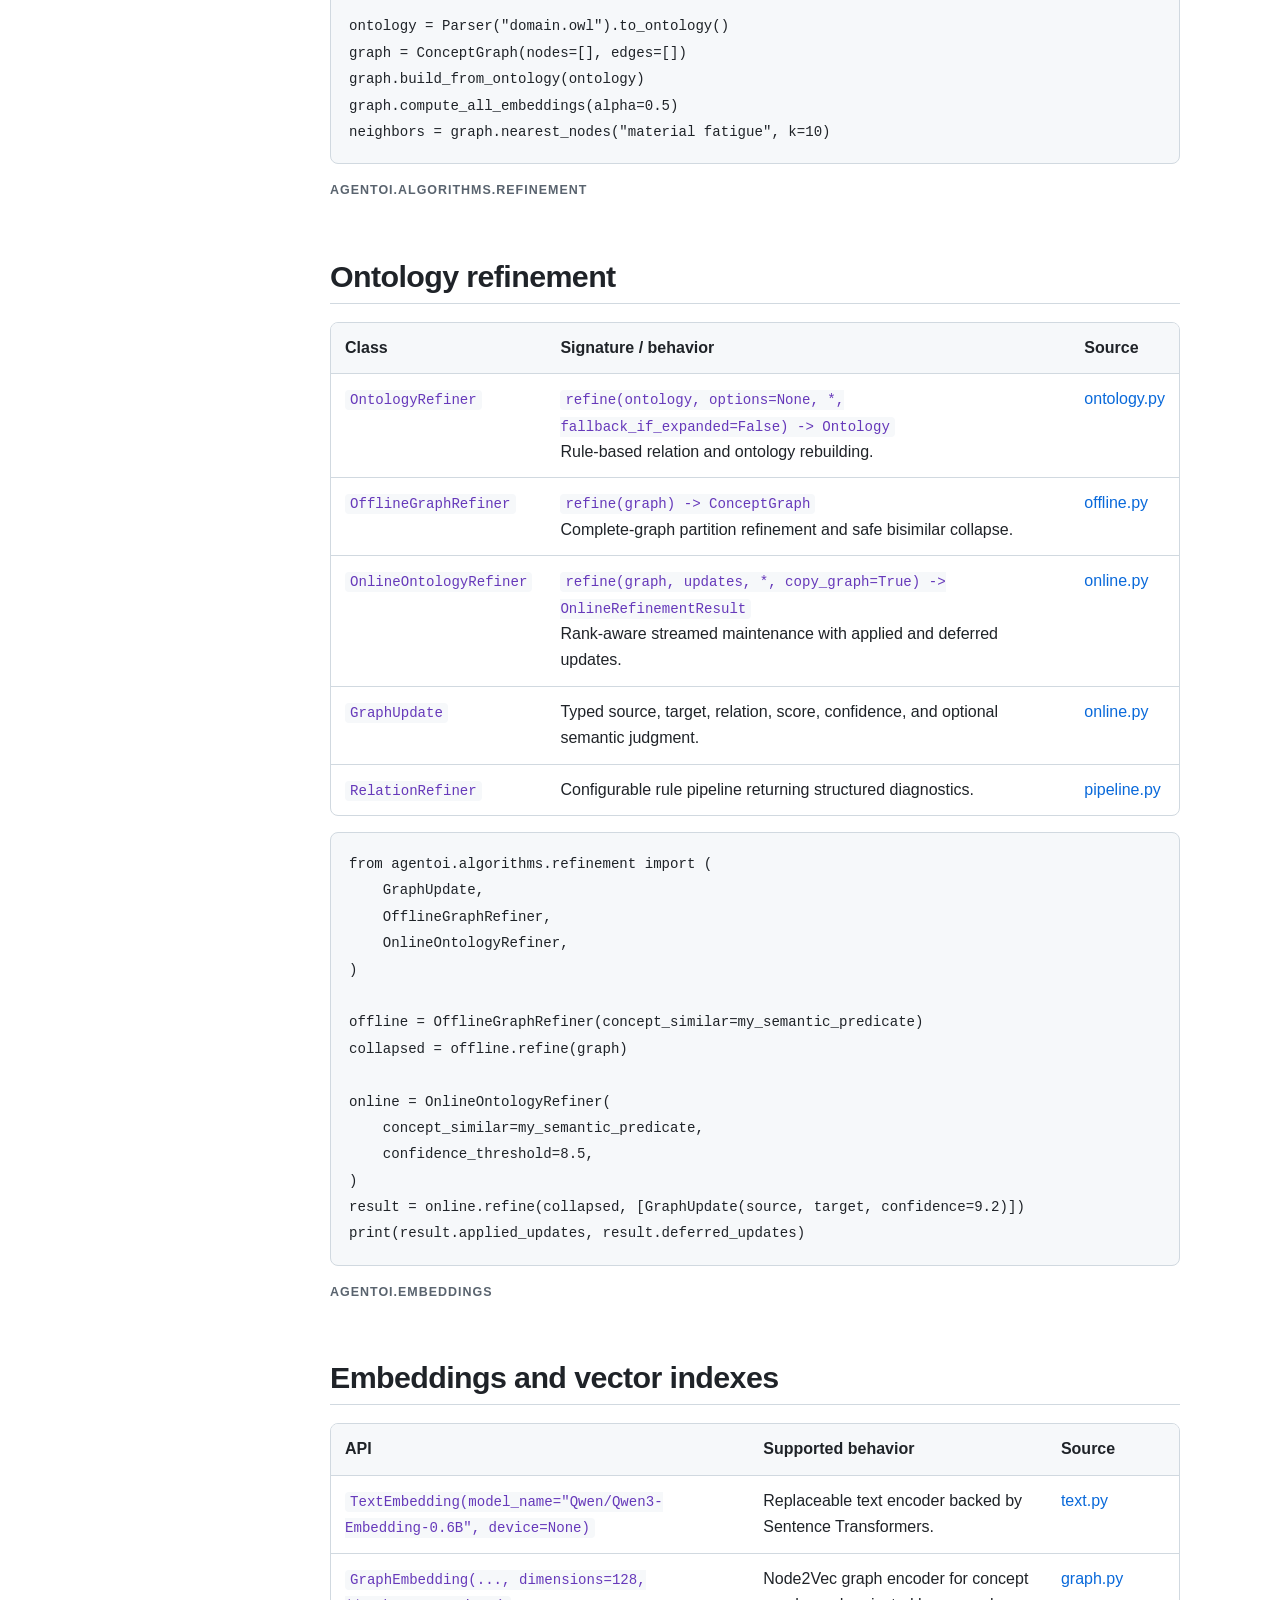
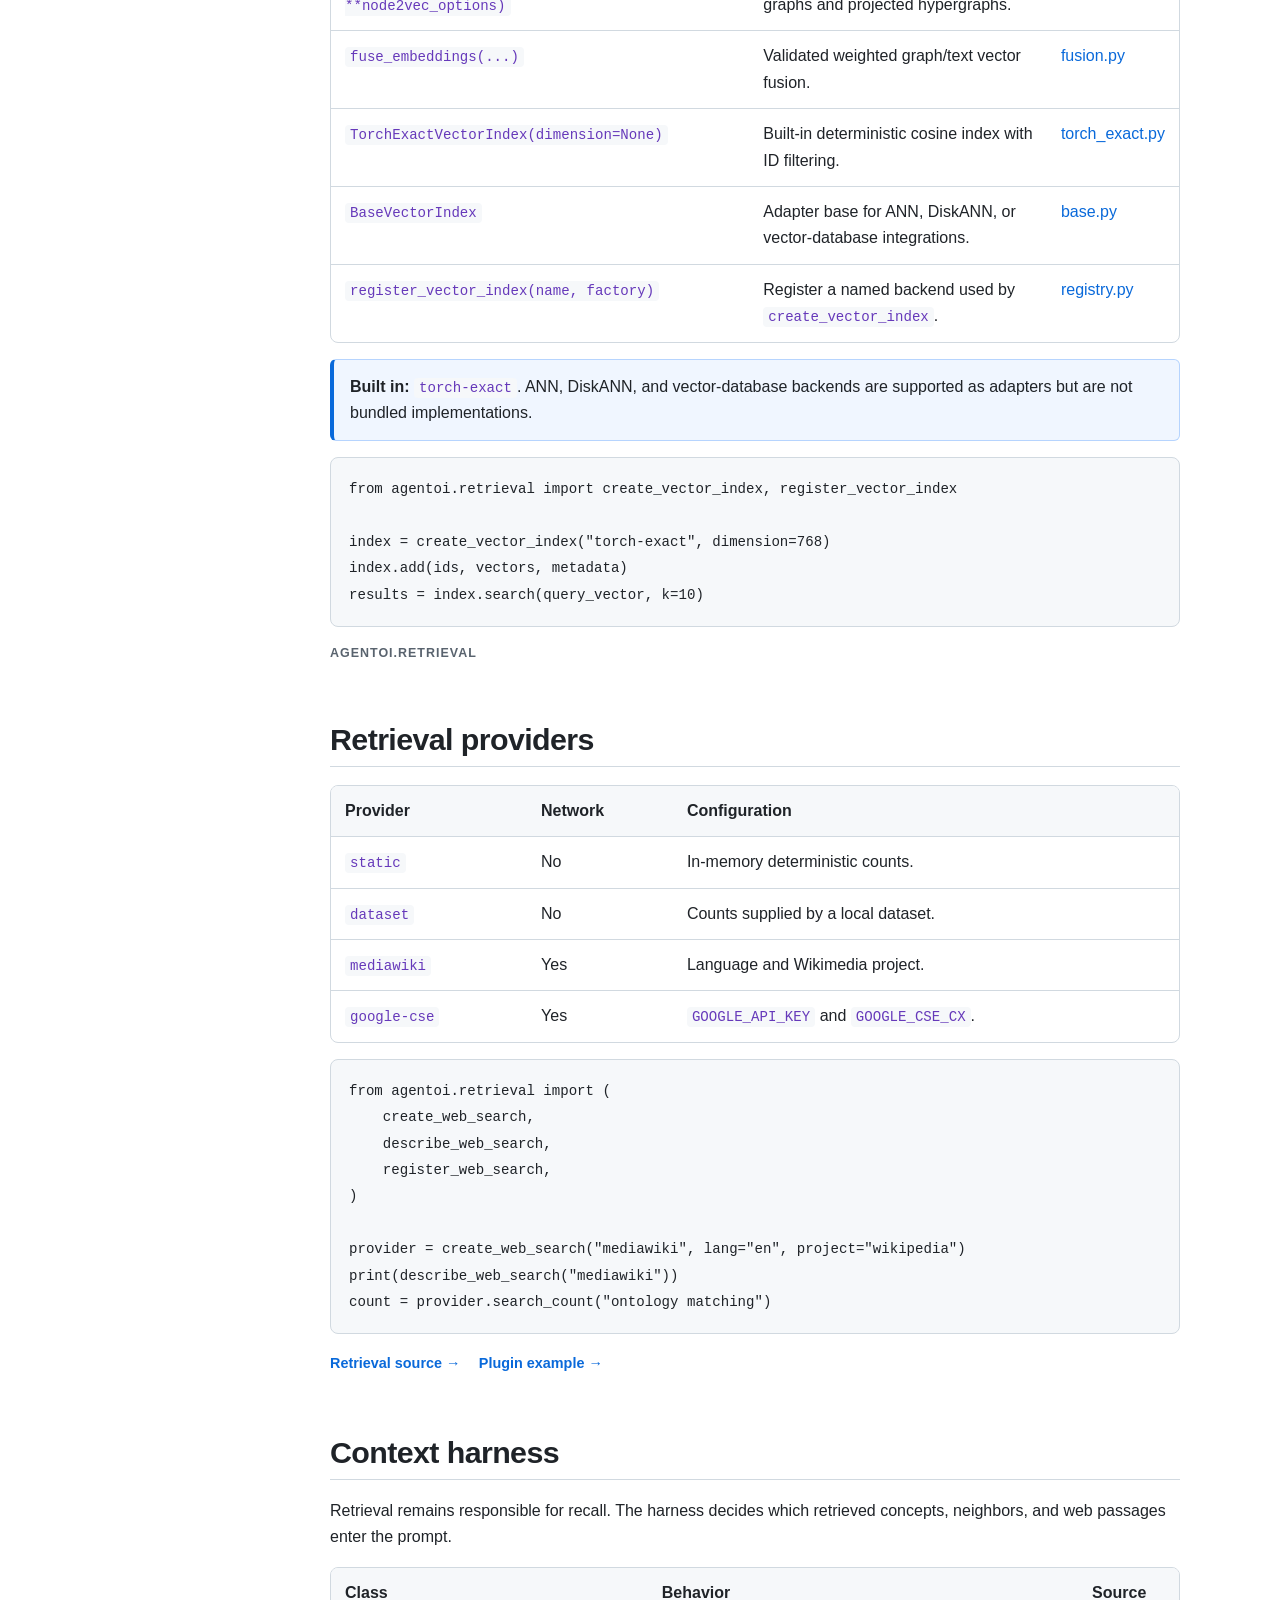
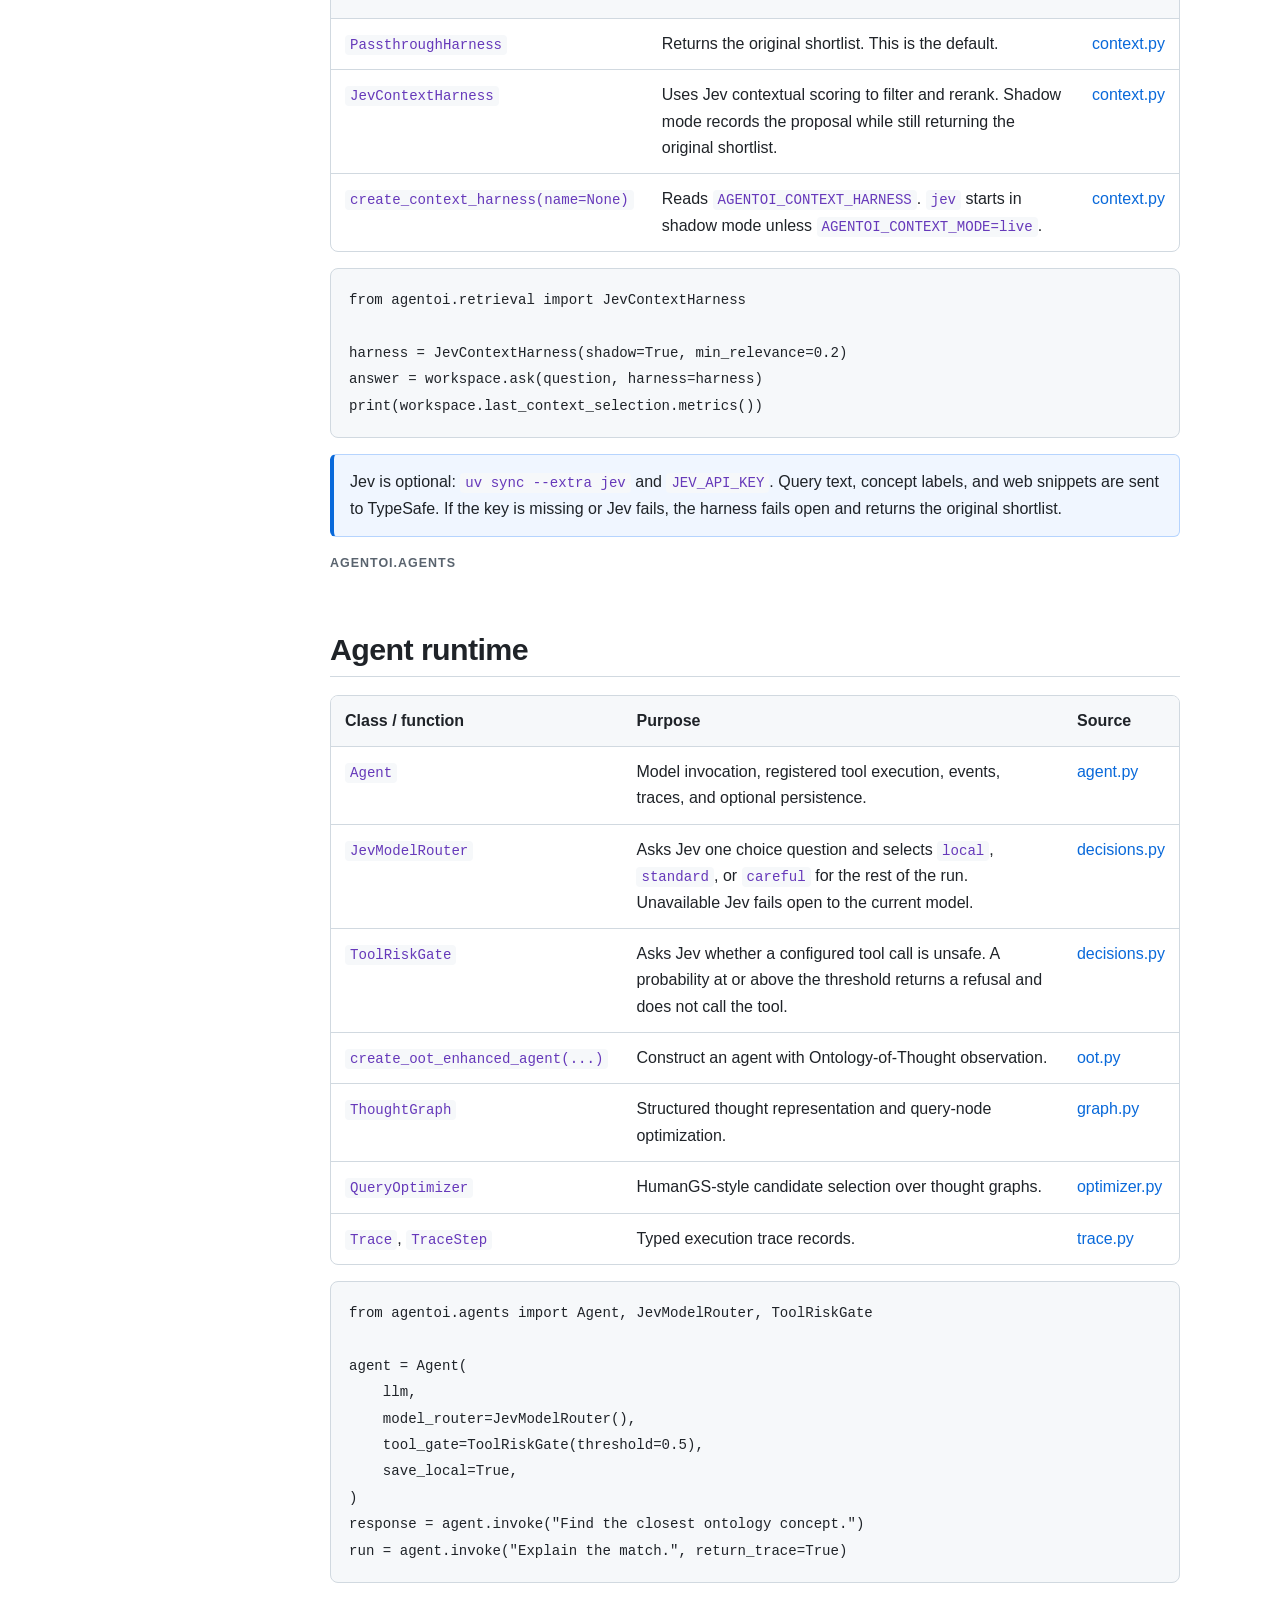
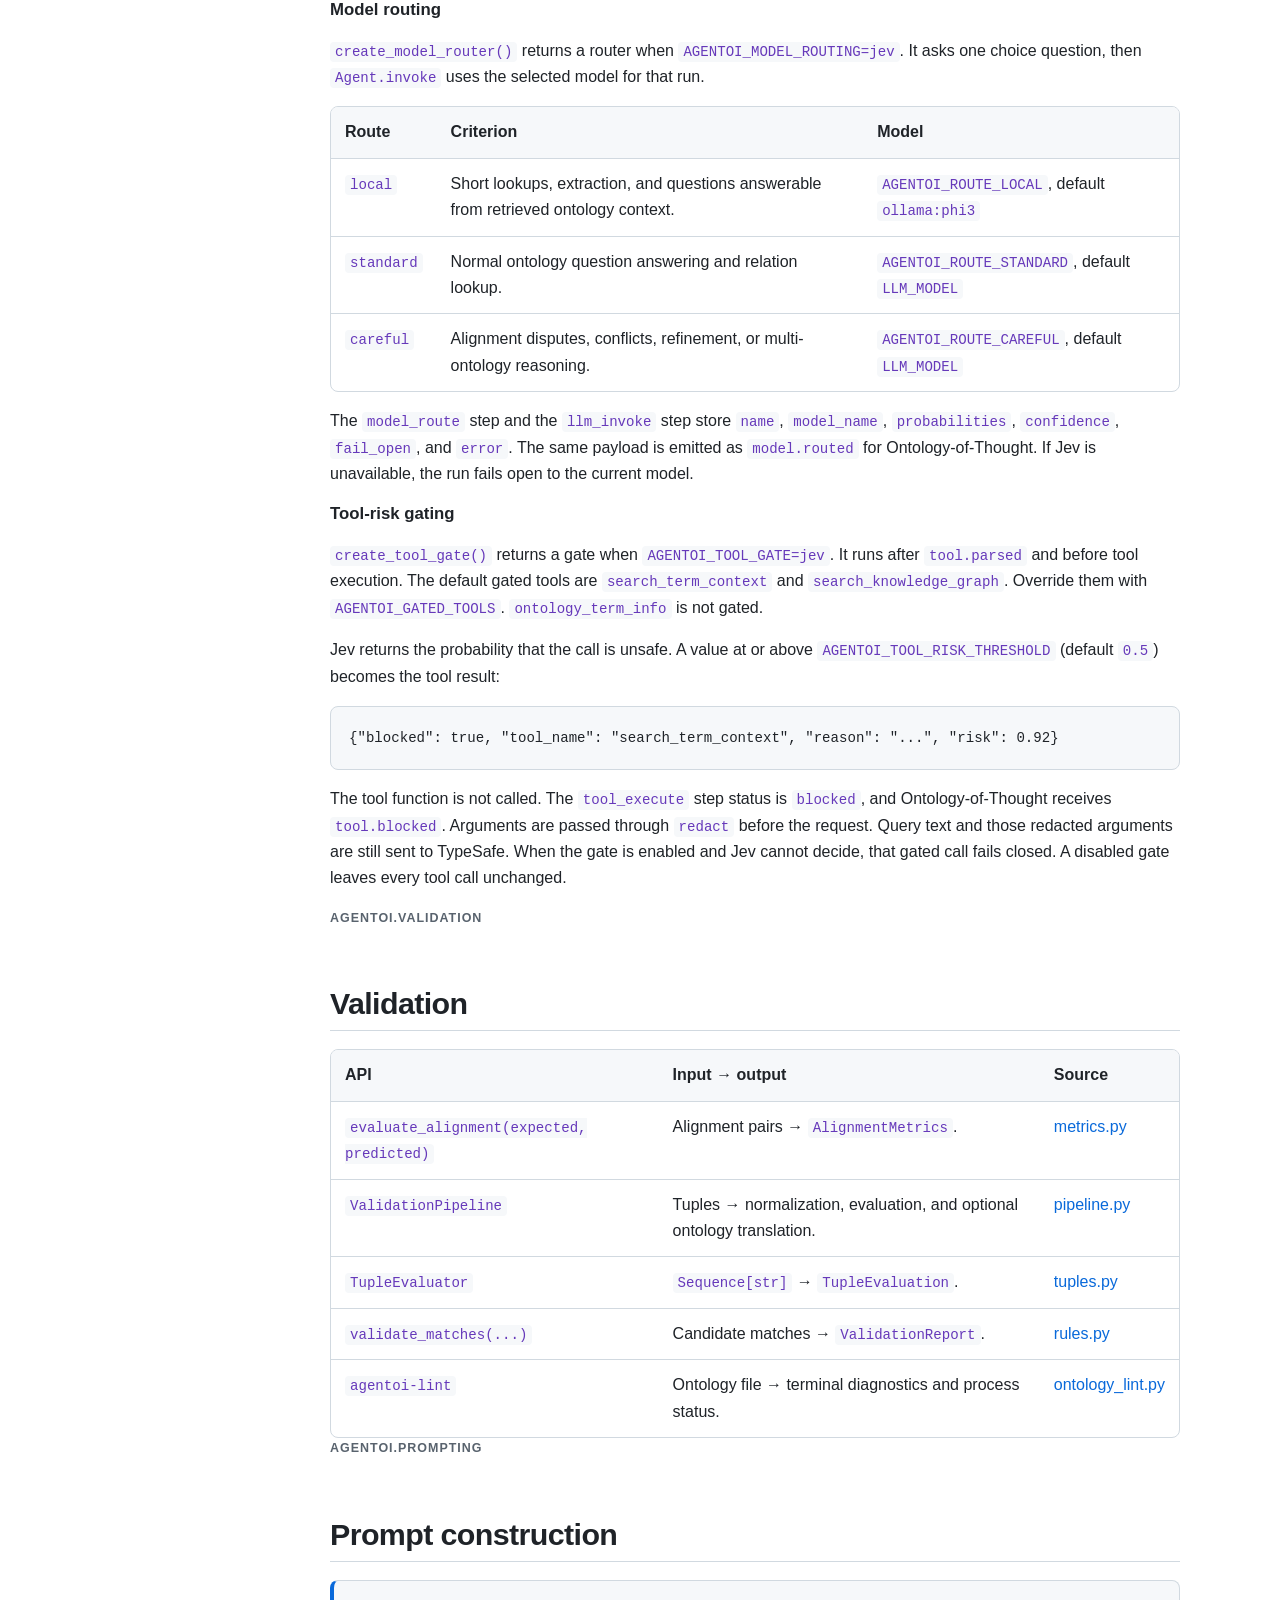
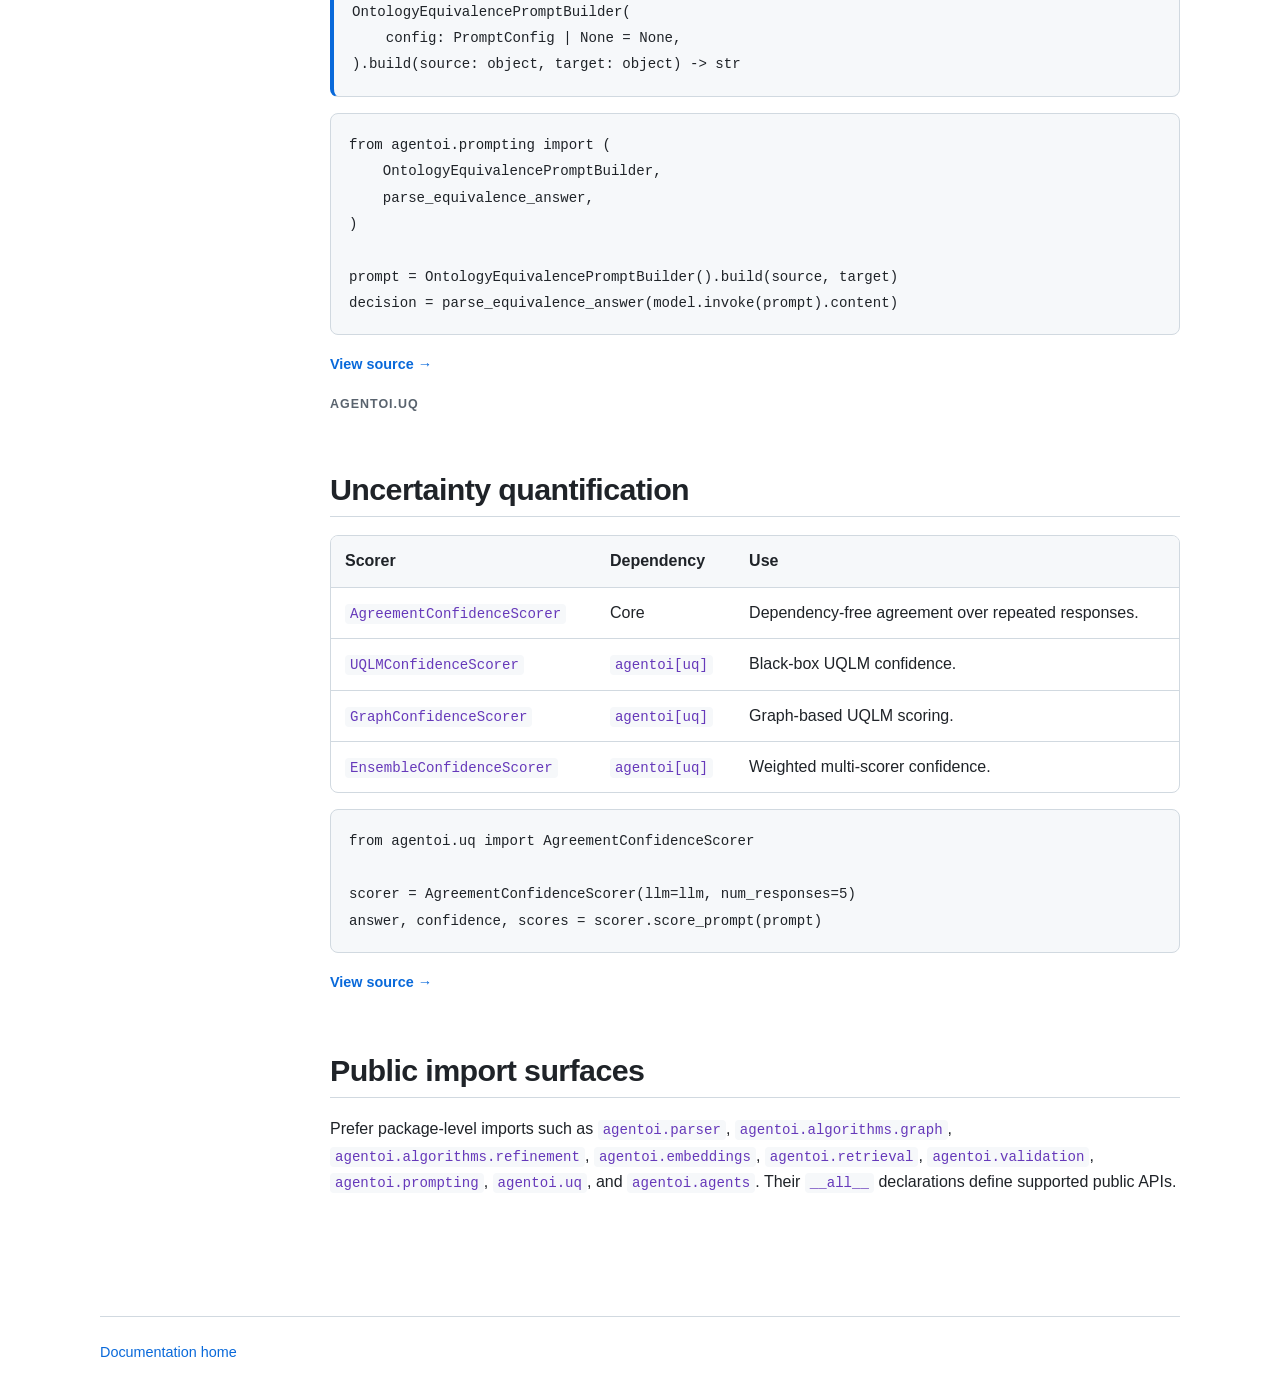
==== commit 12c39438: "Document the query cache and LFU eviction. Co-authored-by: Cursor <cursoragent@cursor.com>" ====
--- a/api.html
+++ b/api.html
@@ -91,9 +91,9 @@
         <tr><td><code>Concept</code></td><td>Ontology concept with labels, synonyms, definitions, and typed adjacency.</td><td><a href="https://github.com/lamng3/agentoi/blob/master/src/agentoi/algorithms/graph/concept.py">concept.py</a></td></tr>
         <tr><td><code>ConceptRelation</code></td><td>Directed predicate between two concepts.</td><td><a href="https://github.com/lamng3/agentoi/blob/master/src/agentoi/algorithms/graph/concept.py">concept.py</a></td></tr>
         <tr><td><code>Ontology</code></td><td>Mutable concept and relation collection with union, noise, serialization, and lookup operations.</td><td><a href="https://github.com/lamng3/agentoi/blob/master/src/agentoi/algorithms/graph/ontology.py">ontology.py</a></td></tr>
-        <tr><td><code>EquivalentClass</code></td><td>Semantically equivalent concepts represented as one graph node.</td><td><a href="https://github.com/lamng3/agentoi/blob/master/src/agentoi/algorithms/graph/equivalence.py">equivalence.py</a></td></tr>
+        <tr><td><code>EquivalentClass</code></td><td>One or more semantically equivalent concepts represented as a graph node.</td><td><a href="https://github.com/lamng3/agentoi/blob/master/src/agentoi/algorithms/graph/equivalence.py">equivalence.py</a></td></tr>
         <tr><td><code>ConceptGraph</code></td><td>Pairwise equivalent-class graph with embedding search and rank computation.</td><td><a href="https://github.com/lamng3/agentoi/blob/master/src/agentoi/algorithms/graph/concept_graph.py">concept_graph.py</a></td></tr>
-        <tr><td><code>ConceptHypergraph</code></td><td>Hyperedge representation with pairwise projection for retrieval.</td><td><a href="https://github.com/lamng3/agentoi/blob/master/src/agentoi/algorithms/graph/hypergraph.py">hypergraph.py</a></td></tr>
+        <tr><td><code>ConceptHypergraph</code></td><td>Hyperedge representation with pairwise projection for embeddings and retrieval.</td><td><a href="https://github.com/lamng3/agentoi/blob/master/src/agentoi/algorithms/graph/hypergraph.py">hypergraph.py</a></td></tr>
         <tr><td><code>OntologyStructureBuilder</code></td><td>Shared builder for graph representations.</td><td><a href="https://github.com/lamng3/agentoi/blob/master/src/agentoi/algorithms/graph/builder.py">builder.py</a></td></tr>
       </table>
       <pre><code>from agentoi.algorithms.graph import ConceptGraph
@@ -114,22 +114,24 @@
         <tr><td><code>OntologyRefiner</code></td><td><code>refine(ontology, options=None, *, fallback_if_expanded=False) -&gt; Ontology</code><br>Rule-based relation and ontology rebuilding.</td><td><a href="https://github.com/lamng3/agentoi/blob/master/src/agentoi/algorithms/refinement/ontology.py">ontology.py</a></td></tr>
         <tr><td><code>OfflineGraphRefiner</code></td><td><code>refine(graph) -&gt; ConceptGraph</code><br>Complete-graph partition refinement and safe bisimilar collapse.</td><td><a href="https://github.com/lamng3/agentoi/blob/master/src/agentoi/algorithms/refinement/offline.py">offline.py</a></td></tr>
         <tr><td><code>OnlineOntologyRefiner</code></td><td><code>refine(graph, updates, *, copy_graph=True) -&gt; OnlineRefinementResult</code><br>Rank-aware streamed maintenance with applied and deferred updates.</td><td><a href="https://github.com/lamng3/agentoi/blob/master/src/agentoi/algorithms/refinement/online.py">online.py</a></td></tr>
-        <tr><td><code>GraphUpdate</code></td><td>Typed source, target, relation, score, confidence, and semantic judgment.</td><td><a href="https://github.com/lamng3/agentoi/blob/master/src/agentoi/algorithms/refinement/online.py">online.py</a></td></tr>
+        <tr><td><code>GraphUpdate</code></td><td>Typed source, target, relation, score, confidence, and optional semantic judgment.</td><td><a href="https://github.com/lamng3/agentoi/blob/master/src/agentoi/algorithms/refinement/online.py">online.py</a></td></tr>
         <tr><td><code>RelationRefiner</code></td><td>Configurable rule pipeline returning structured diagnostics.</td><td><a href="https://github.com/lamng3/agentoi/blob/master/src/agentoi/algorithms/refinement/pipeline.py">pipeline.py</a></td></tr>
       </table>
-      <pre><code>from agentoi.algorithms.refinement import GraphUpdate, OfflineGraphRefiner, OnlineOntologyRefiner
-
-collapsed = OfflineGraphRefiner(
-    concept_similar=my_semantic_predicate,
-).refine(graph)
+      <pre><code>from agentoi.algorithms.refinement import (
+    GraphUpdate,
+    OfflineGraphRefiner,
+    OnlineOntologyRefiner,
+)
+
+offline = OfflineGraphRefiner(concept_similar=my_semantic_predicate)
+collapsed = offline.refine(graph)
+
 online = OnlineOntologyRefiner(
     concept_similar=my_semantic_predicate,
     confidence_threshold=8.5,
 )
-result = online.refine(
-    collapsed,
-    [GraphUpdate(source, target, confidence=9.2)],
-)</code></pre>
+result = online.refine(collapsed, [GraphUpdate(source, target, confidence=9.2)])
+print(result.applied_updates, result.deferred_updates)</code></pre>
     </section>
 
     <section id="embeddings" class="api-section">
@@ -138,14 +140,14 @@
       <table>
         <tr><th>API</th><th>Supported behavior</th><th>Source</th></tr>
         <tr><td><code>TextEmbedding(model_name="Qwen/Qwen3-Embedding-0.6B", device=None)</code></td><td>Replaceable text encoder backed by Sentence Transformers.</td><td><a href="https://github.com/lamng3/agentoi/blob/master/src/agentoi/embeddings/encoders/text.py">text.py</a></td></tr>
-        <tr><td><code>GraphEmbedding(..., dimensions=128, **node2vec_options)</code></td><td>Node2Vec encoder for graphs and projected hypergraphs.</td><td><a href="https://github.com/lamng3/agentoi/blob/master/src/agentoi/embeddings/encoders/graph.py">graph.py</a></td></tr>
+        <tr><td><code>GraphEmbedding(..., dimensions=128, **node2vec_options)</code></td><td>Node2Vec graph encoder for concept graphs and projected hypergraphs.</td><td><a href="https://github.com/lamng3/agentoi/blob/master/src/agentoi/embeddings/encoders/graph.py">graph.py</a></td></tr>
         <tr><td><code>fuse_embeddings(...)</code></td><td>Validated weighted graph/text vector fusion.</td><td><a href="https://github.com/lamng3/agentoi/blob/master/src/agentoi/embeddings/fusion.py">fusion.py</a></td></tr>
         <tr><td><code>TorchExactVectorIndex(dimension=None)</code></td><td>Built-in deterministic cosine index with ID filtering.</td><td><a href="https://github.com/lamng3/agentoi/blob/master/src/agentoi/embeddings/vector_index/torch_exact.py">torch_exact.py</a></td></tr>
         <tr><td><code>BaseVectorIndex</code></td><td>Adapter base for ANN, DiskANN, or vector-database integrations.</td><td><a href="https://github.com/lamng3/agentoi/blob/master/src/agentoi/embeddings/vector_index/base.py">base.py</a></td></tr>
-        <tr><td><code>register_vector_index(name, factory)</code></td><td>Register a backend used by <code>create_vector_index</code>.</td><td><a href="https://github.com/lamng3/agentoi/blob/master/src/agentoi/embeddings/vector_index/registry.py">registry.py</a></td></tr>
+        <tr><td><code>register_vector_index(name, factory)</code></td><td>Register a named backend used by <code>create_vector_index</code>.</td><td><a href="https://github.com/lamng3/agentoi/blob/master/src/agentoi/embeddings/vector_index/registry.py">registry.py</a></td></tr>
       </table>
       <p class="note"><strong>Built in:</strong> <code>torch-exact</code>. ANN, DiskANN, and vector-database backends are supported as adapters but are not bundled implementations.</p>
-      <pre><code>from agentoi.retrieval import create_vector_index
+      <pre><code>from agentoi.retrieval import create_vector_index, register_vector_index
 
 index = create_vector_index("torch-exact", dimension=768)
 index.add(ids, vectors, metadata)
@@ -162,7 +164,11 @@
         <tr><td><code>mediawiki</code></td><td>Yes</td><td>Language and Wikimedia project.</td></tr>
         <tr><td><code>google-cse</code></td><td>Yes</td><td><code>GOOGLE_API_KEY</code> and <code>GOOGLE_CSE_CX</code>.</td></tr>
       </table>
-      <pre><code>from agentoi.retrieval import create_web_search, describe_web_search
+      <pre><code>from agentoi.retrieval import (
+    create_web_search,
+    describe_web_search,
+    register_web_search,
+)
 
 provider = create_web_search("mediawiki", lang="en", project="wikipedia")
 print(describe_web_search("mediawiki"))
@@ -190,7 +196,7 @@
       <h2>Agent runtime</h2>
       <table>
         <tr><th>Class / function</th><th>Purpose</th><th>Source</th></tr>
-        <tr><td><code>Agent</code></td><td>Model invocation, registered tools, events, traces, and persistence.</td><td><a href="https://github.com/lamng3/agentoi/blob/master/src/agentoi/agents/core/agent.py">agent.py</a></td></tr>
+        <tr><td><code>Agent</code></td><td>Model invocation, registered tool execution, events, traces, and optional persistence.</td><td><a href="https://github.com/lamng3/agentoi/blob/master/src/agentoi/agents/core/agent.py">agent.py</a></td></tr>
         <tr><td><code>JevModelRouter</code></td><td>Asks Jev one choice question and selects <code>local</code>, <code>standard</code>, or <code>careful</code> for the rest of the run. Unavailable Jev fails open to the current model.</td><td><a href="https://github.com/lamng3/agentoi/blob/master/src/agentoi/agents/decisions.py">decisions.py</a></td></tr>
         <tr><td><code>ToolRiskGate</code></td><td>Asks Jev whether a configured tool call is unsafe. A probability at or above the threshold returns a refusal and does not call the tool.</td><td><a href="https://github.com/lamng3/agentoi/blob/master/src/agentoi/agents/decisions.py">decisions.py</a></td></tr>
         <tr><td><code>create_oot_enhanced_agent(...)</code></td><td>Construct an agent with Ontology-of-Thought observation.</td><td><a href="https://github.com/lamng3/agentoi/blob/master/src/agentoi/agents/observers/oot.py">oot.py</a></td></tr>
@@ -232,7 +238,7 @@
       <table>
         <tr><th>API</th><th>Input → output</th><th>Source</th></tr>
         <tr><td><code>evaluate_alignment(expected, predicted)</code></td><td>Alignment pairs → <code>AlignmentMetrics</code>.</td><td><a href="https://github.com/lamng3/agentoi/blob/master/src/agentoi/validation/metrics.py">metrics.py</a></td></tr>
-        <tr><td><code>ValidationPipeline</code></td><td>Tuples → normalization, evaluation, and ontology translation.</td><td><a href="https://github.com/lamng3/agentoi/blob/master/src/agentoi/validation/pipeline.py">pipeline.py</a></td></tr>
+        <tr><td><code>ValidationPipeline</code></td><td>Tuples → normalization, evaluation, and optional ontology translation.</td><td><a href="https://github.com/lamng3/agentoi/blob/master/src/agentoi/validation/pipeline.py">pipeline.py</a></td></tr>
         <tr><td><code>TupleEvaluator</code></td><td><code>Sequence[str]</code> → <code>TupleEvaluation</code>.</td><td><a href="https://github.com/lamng3/agentoi/blob/master/src/agentoi/validation/tuples.py">tuples.py</a></td></tr>
         <tr><td><code>validate_matches(...)</code></td><td>Candidate matches → <code>ValidationReport</code>.</td><td><a href="https://github.com/lamng3/agentoi/blob/master/src/agentoi/validation/rules.py">rules.py</a></td></tr>
         <tr><td><code>agentoi-lint</code></td><td>Ontology file → terminal diagnostics and process status.</td><td><a href="https://github.com/lamng3/agentoi/blob/master/src/agentoi/validation/ontology_lint.py">ontology_lint.py</a></td></tr>
@@ -245,7 +251,10 @@
       <pre class="signature"><code>OntologyEquivalencePromptBuilder(
     config: PromptConfig | None = None,
 ).build(source: object, target: object) -&gt; str</code></pre>
-      <pre><code>from agentoi.prompting import OntologyEquivalencePromptBuilder, parse_equivalence_answer
+      <pre><code>from agentoi.prompting import (
+    OntologyEquivalencePromptBuilder,
+    parse_equivalence_answer,
+)
 
 prompt = OntologyEquivalencePromptBuilder().build(source, target)
 decision = parse_equivalence_answer(model.invoke(prompt).content)</code></pre>
--- a/styles.css
+++ b/styles.css
@@ -500,6 +500,14 @@
   }
 }
 
+.demo-shot {
+  display: block;
+  width: min(100%, 820px);
+  margin-top: 12px;
+  border: 1px solid var(--border);
+  border-radius: 8px;
+}
+
 @media (max-width: 560px) {
   header {
     display: block;
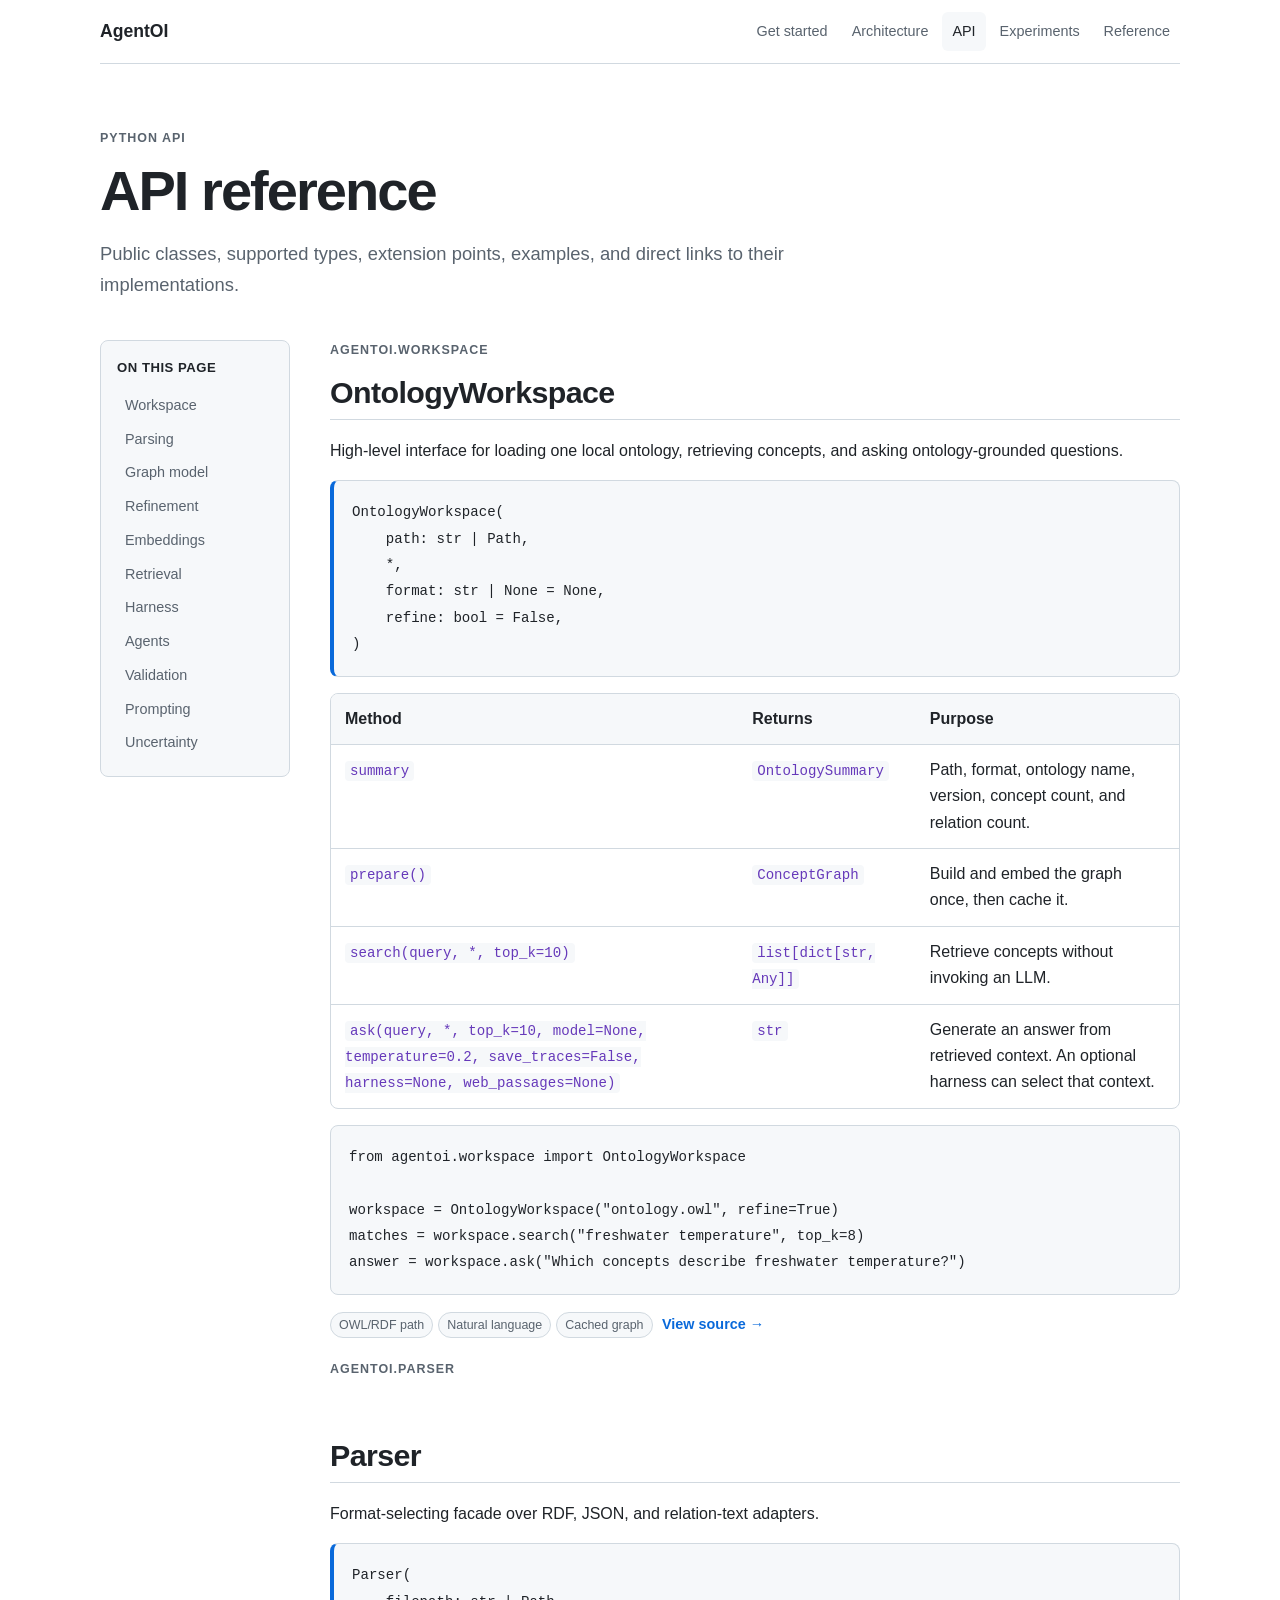
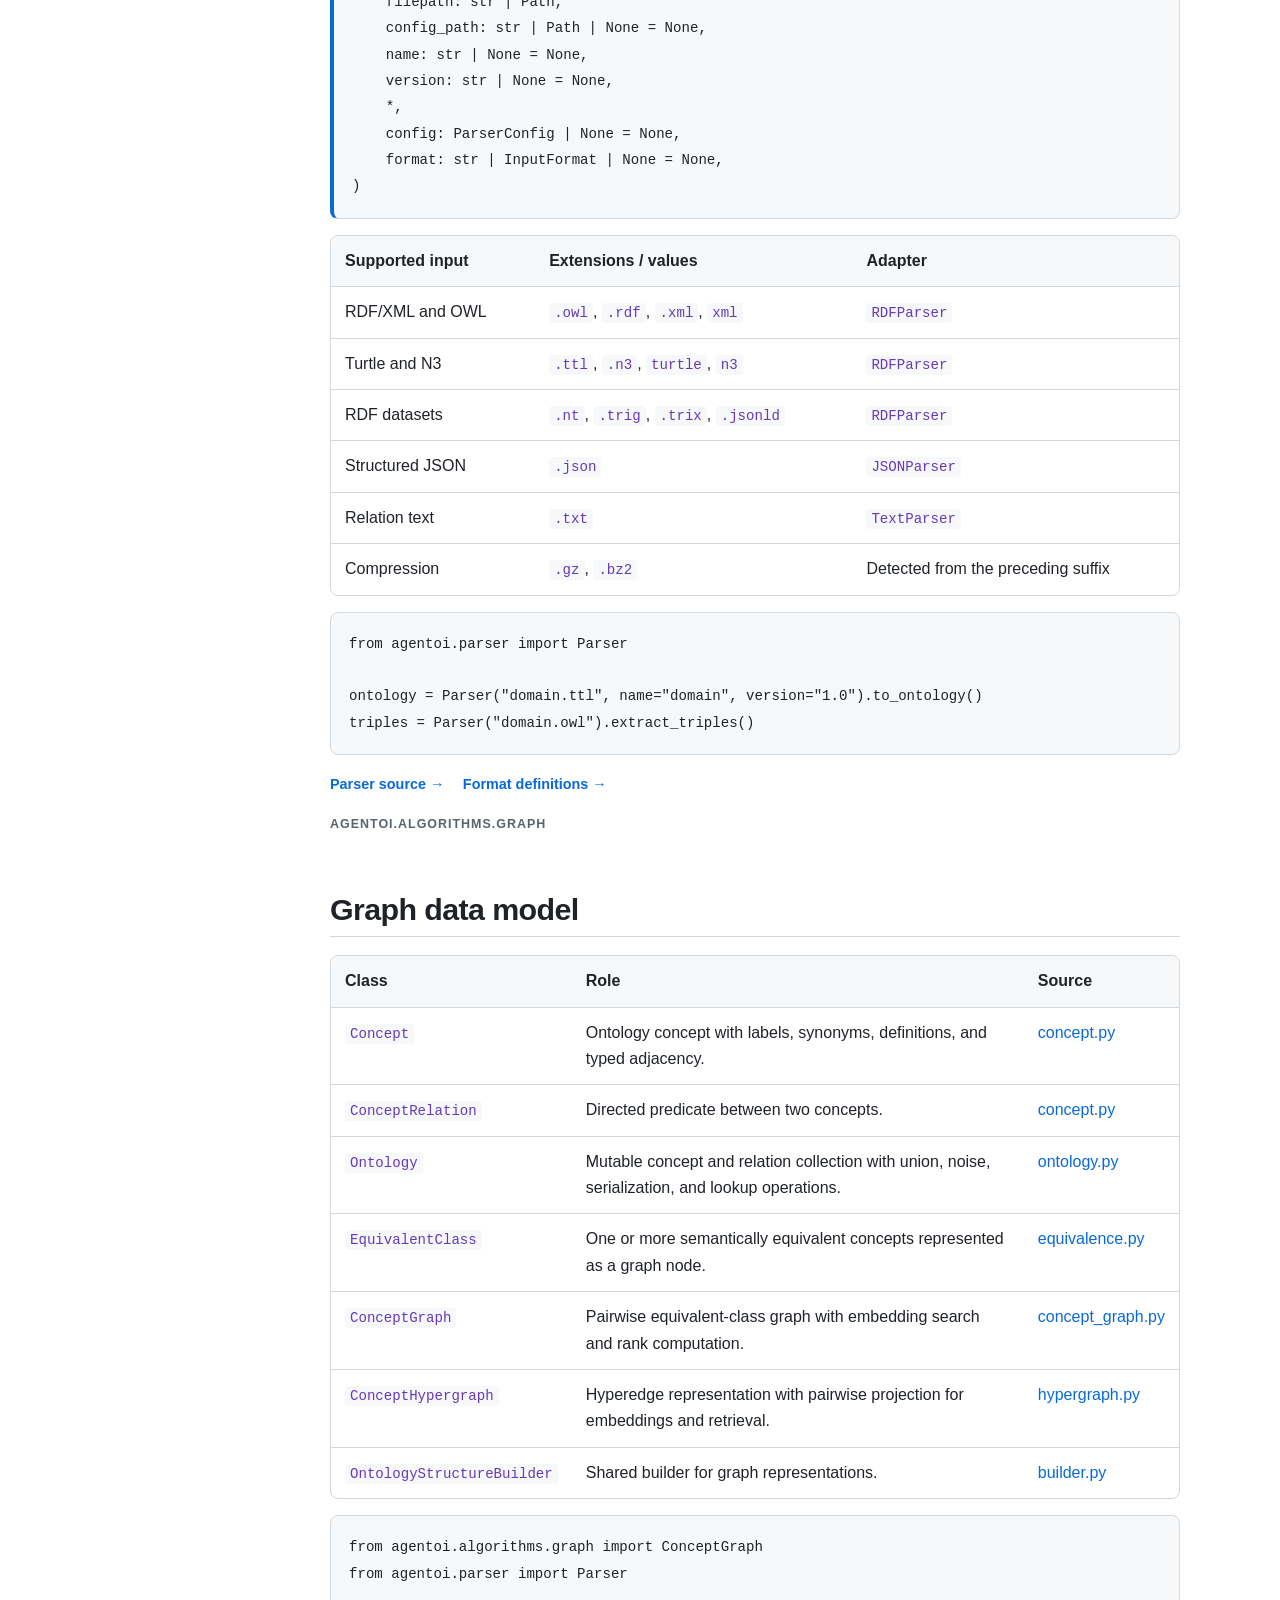
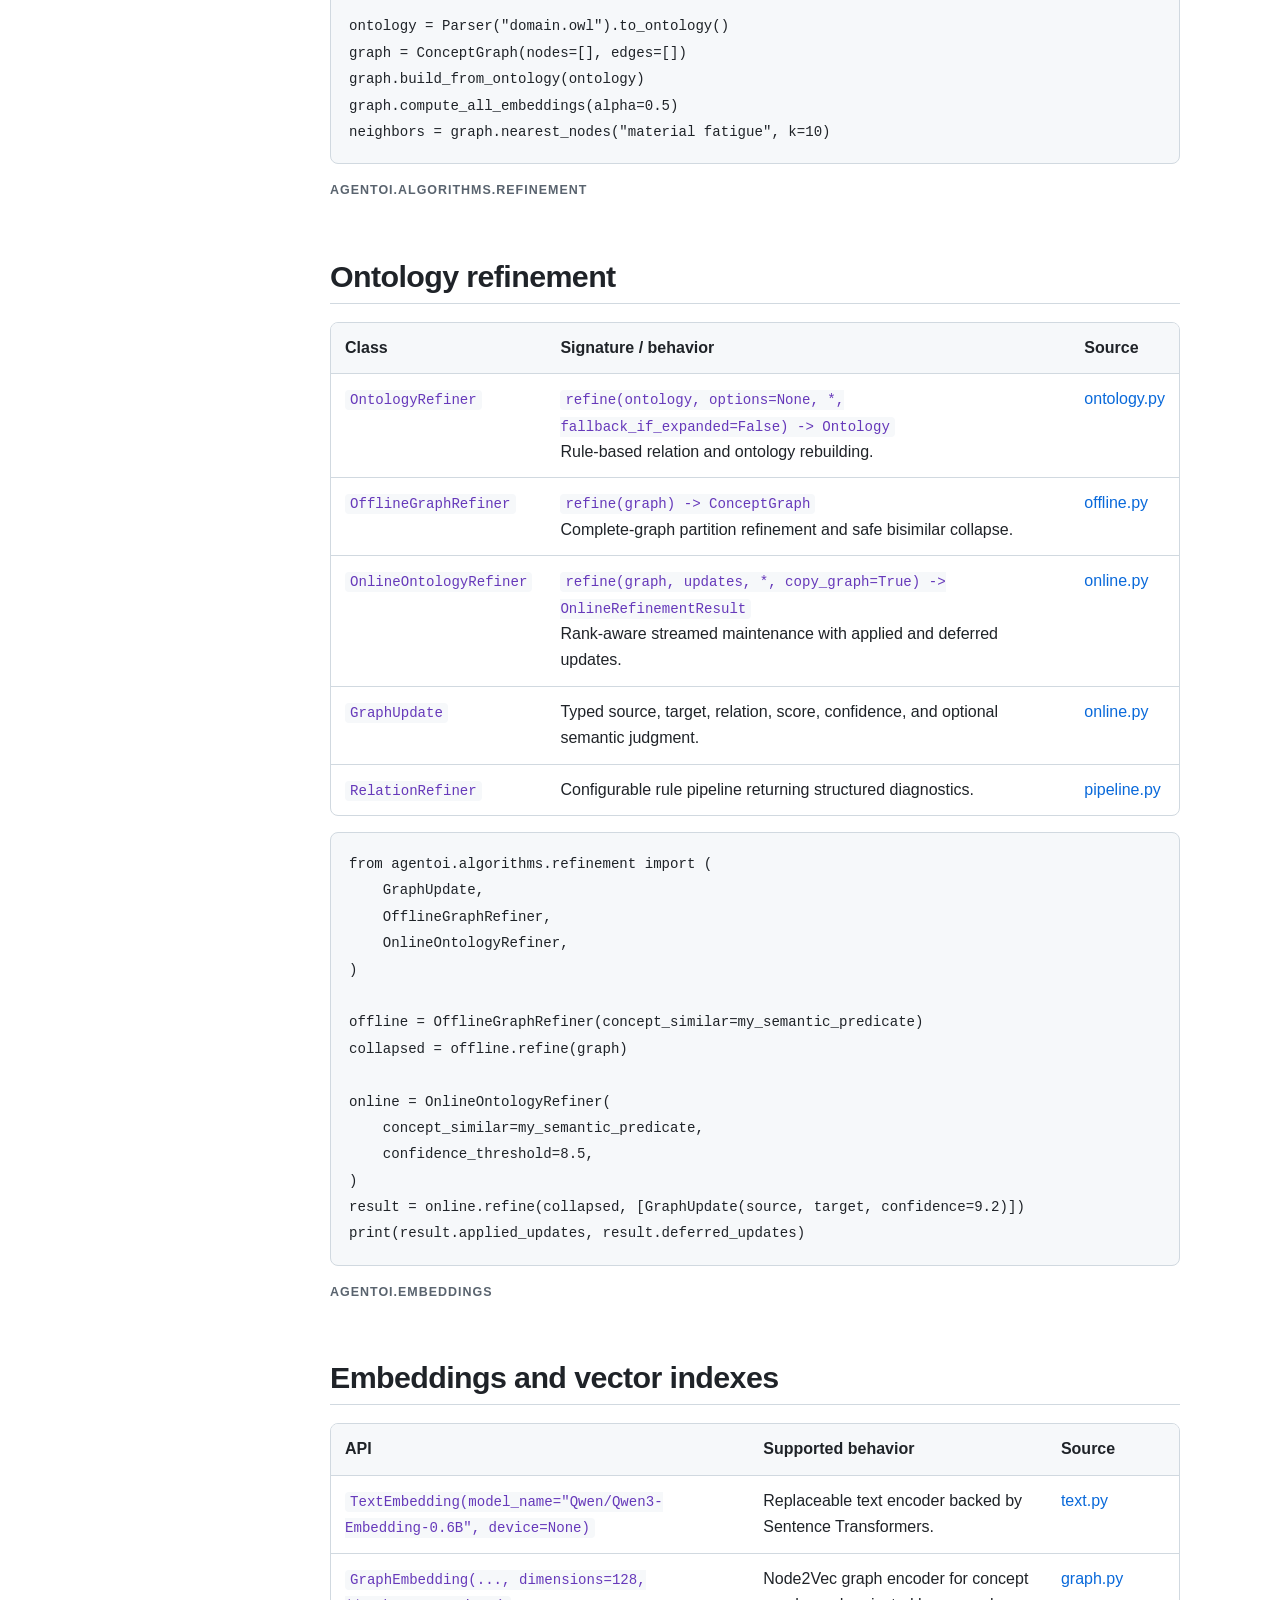
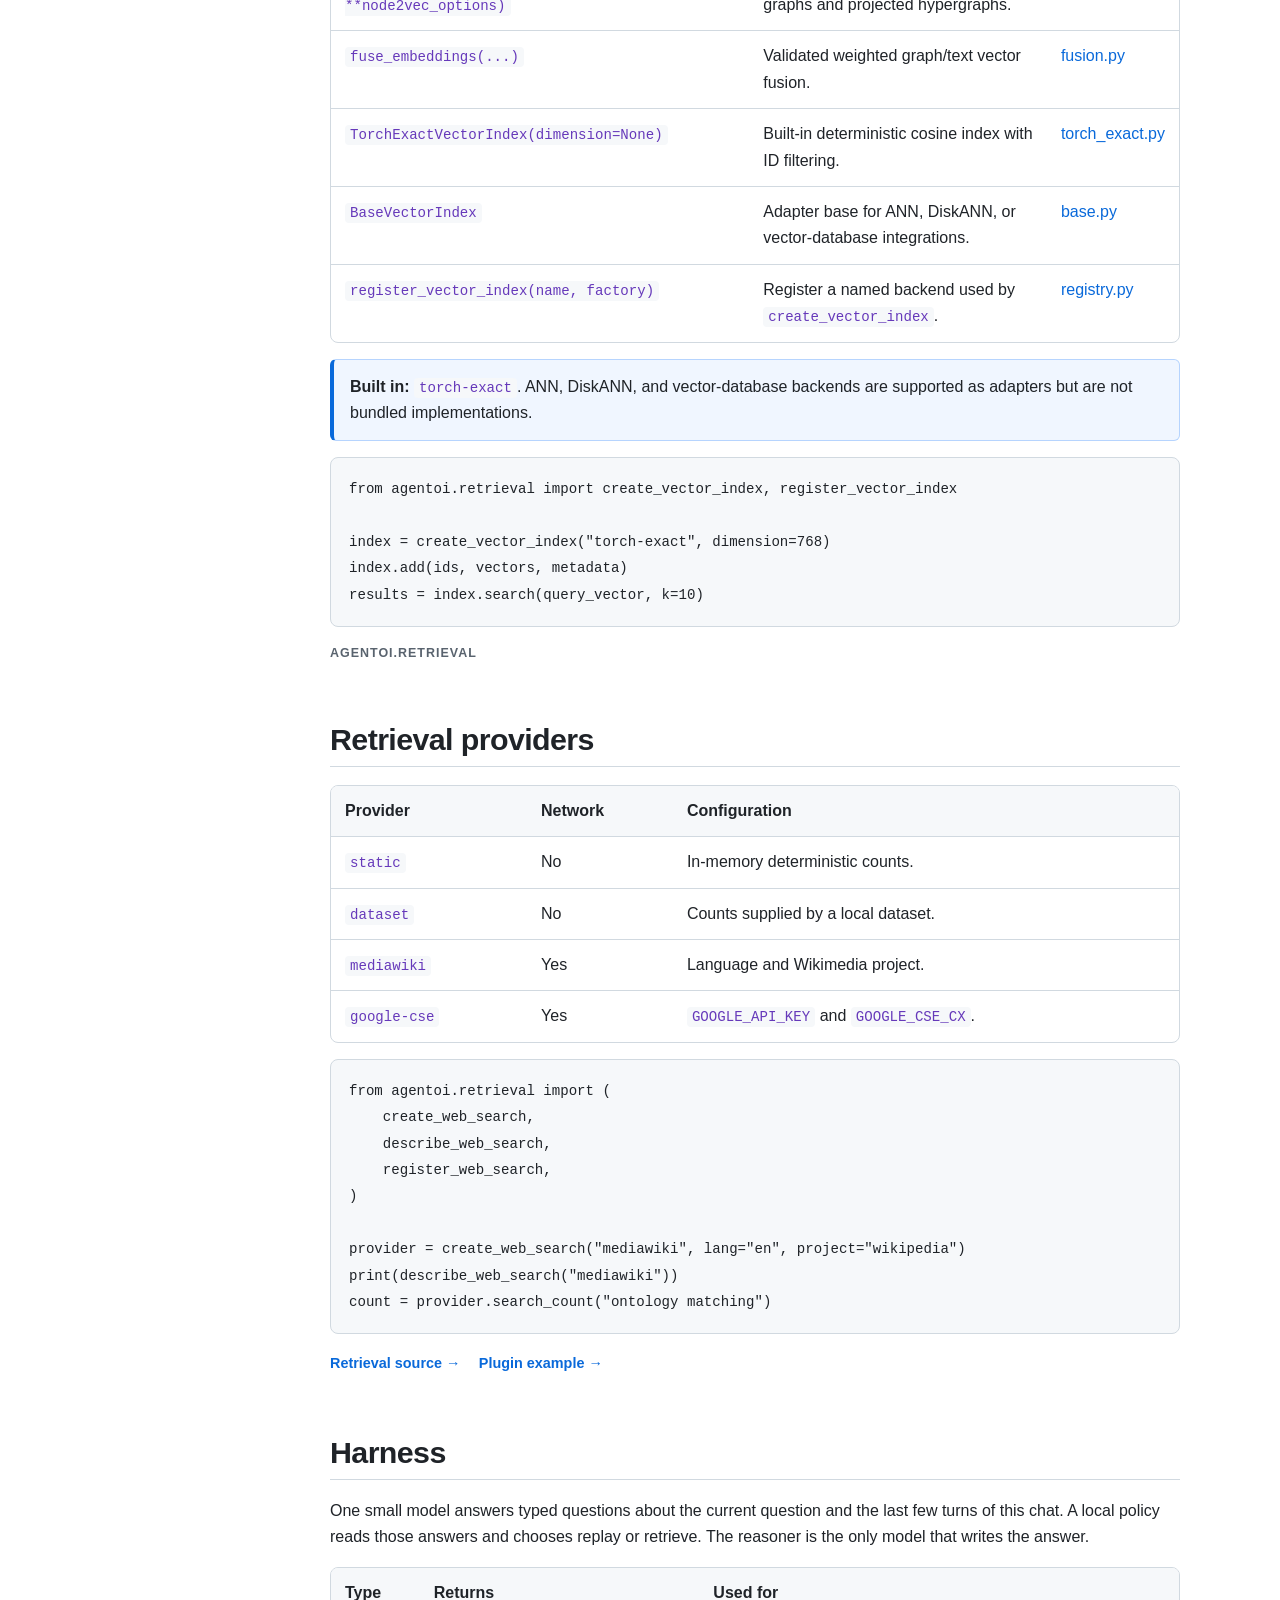
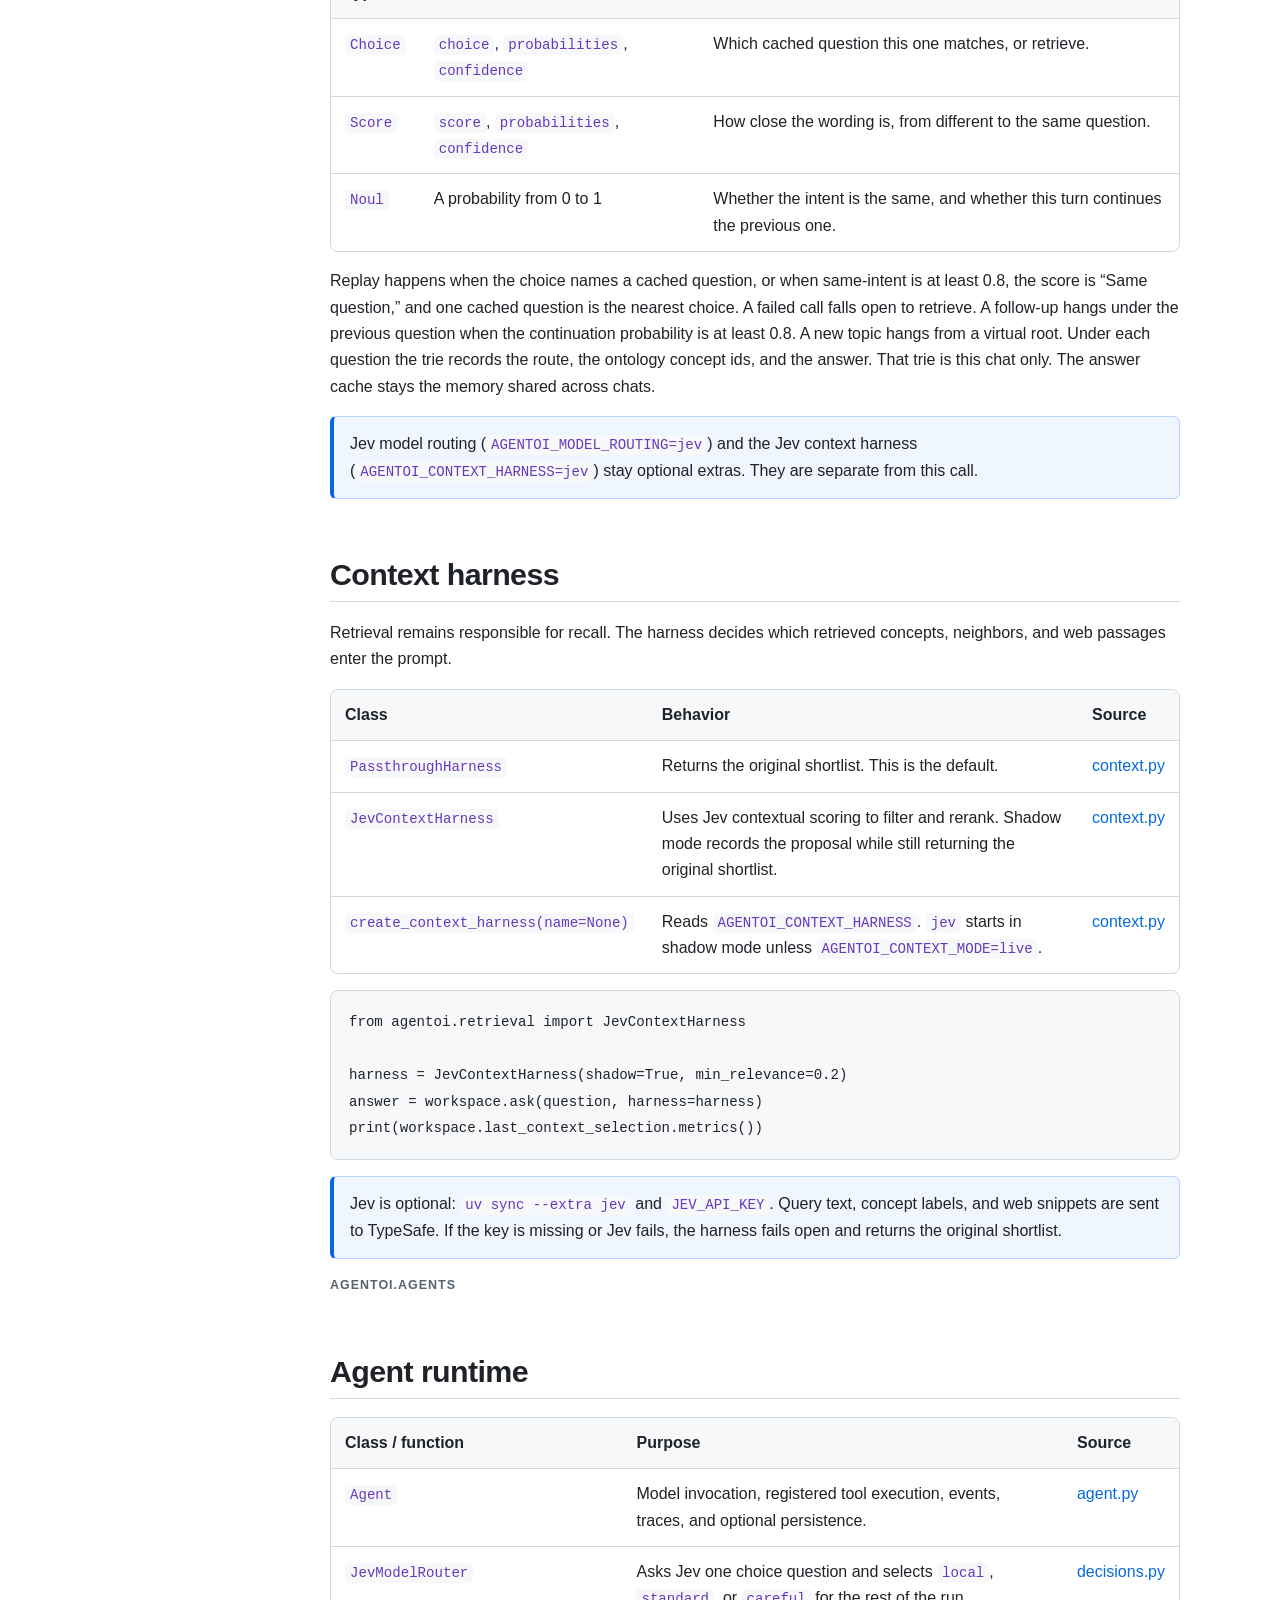
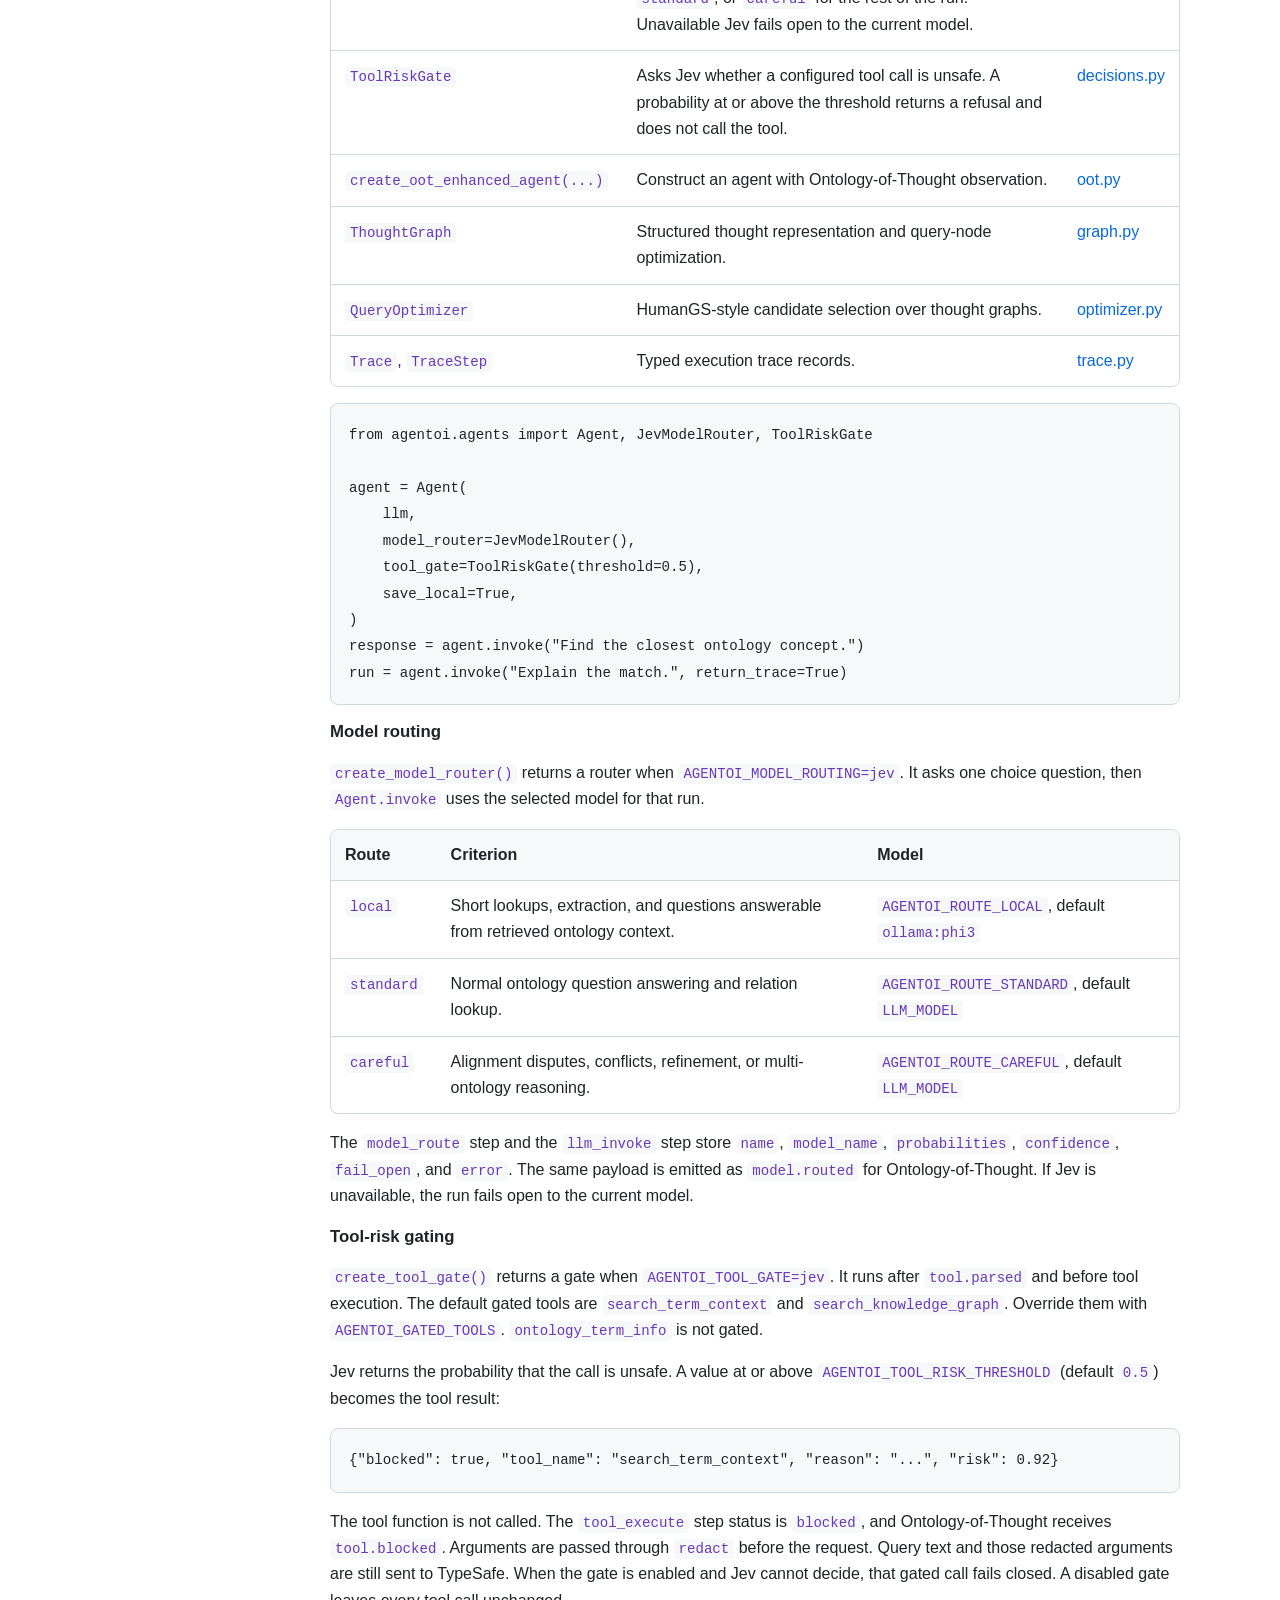
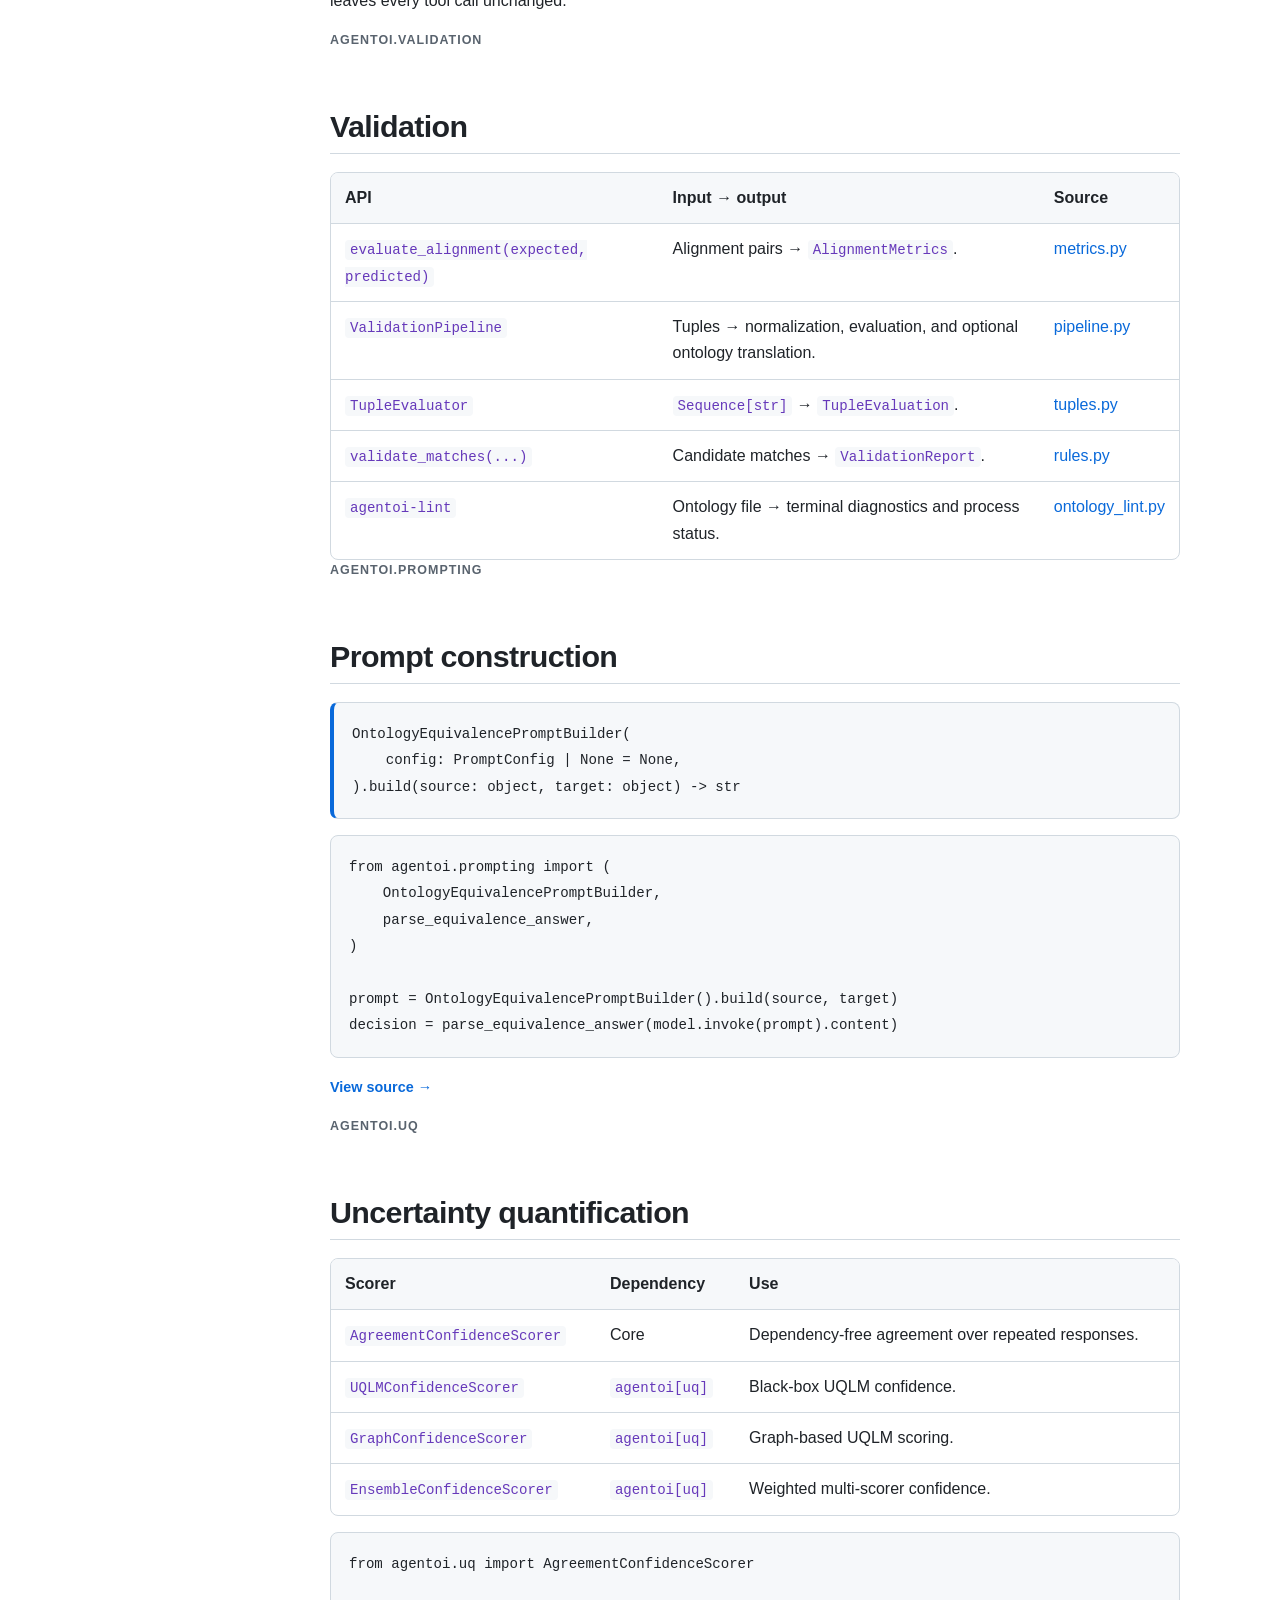
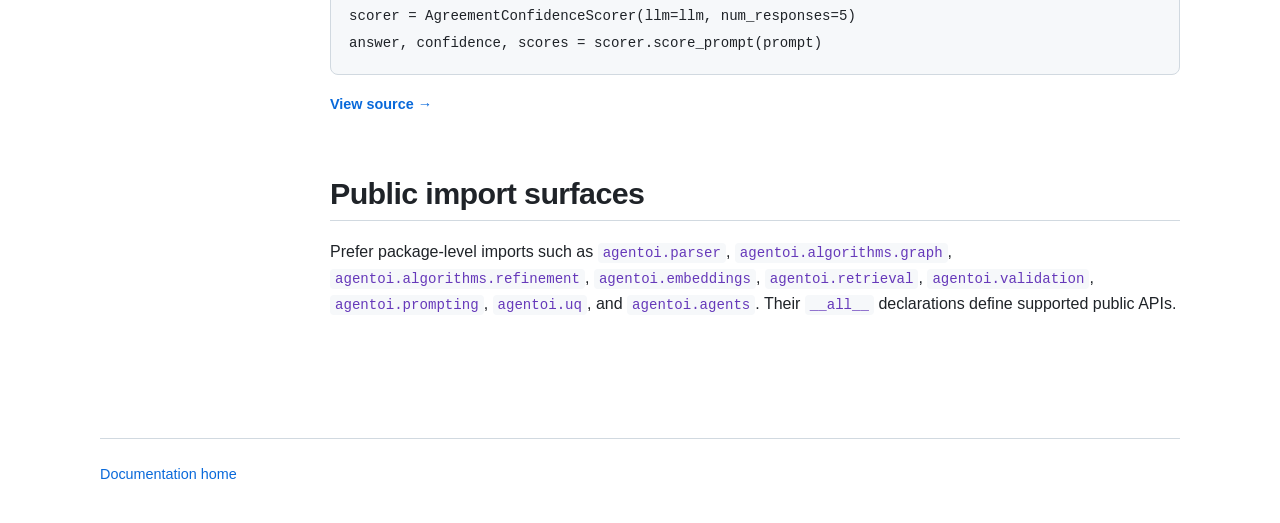
==== commit 2ed775cf: "Document the Harness question types and the chat trie. Co-authored-by: Cursor <cursoragent@cursor.co" ====
--- a/api.html
+++ b/api.html
@@ -22,6 +22,7 @@
         <a href="#refinement">Refinement</a>
         <a href="#embeddings">Embeddings</a>
         <a href="#retrieval">Retrieval</a>
+        <a href="#harness">Harness</a>
         <a href="#agents">Agents</a>
         <a href="#validation">Validation</a>
         <a href="#prompting">Prompting</a>
@@ -175,6 +176,17 @@
 count = provider.search_count("ontology matching")</code></pre>
       <p><a class="source-link" href="https://github.com/lamng3/agentoi/tree/master/src/agentoi/retrieval">Retrieval source →</a> <a class="source-link" href="https://github.com/lamng3/agentoi/blob/master/examples/retrieval_plugins.py">Plugin example →</a></p>
 
+      <h2 id="harness">Harness</h2>
+      <p>One small model answers typed questions about the current question and the last few turns of this chat. A local policy reads those answers and chooses replay or retrieve. The reasoner is the only model that writes the answer.</p>
+      <table>
+        <tr><th>Type</th><th>Returns</th><th>Used for</th></tr>
+        <tr><td><code>Choice</code></td><td><code>choice</code>, <code>probabilities</code>, <code>confidence</code></td><td>Which cached question this one matches, or retrieve.</td></tr>
+        <tr><td><code>Score</code></td><td><code>score</code>, <code>probabilities</code>, <code>confidence</code></td><td>How close the wording is, from different to the same question.</td></tr>
+        <tr><td><code>Noul</code></td><td>A probability from 0 to 1</td><td>Whether the intent is the same, and whether this turn continues the previous one.</td></tr>
+      </table>
+      <p>Replay happens when the choice names a cached question, or when same-intent is at least 0.8, the score is “Same question,” and one cached question is the nearest choice. A failed call falls open to retrieve. A follow-up hangs under the previous question when the continuation probability is at least 0.8. A new topic hangs from a virtual root. Under each question the trie records the route, the ontology concept ids, and the answer. That trie is this chat only. The answer cache stays the memory shared across chats.</p>
+      <p class="note">Jev model routing (<code>AGENTOI_MODEL_ROUTING=jev</code>) and the Jev context harness (<code>AGENTOI_CONTEXT_HARNESS=jev</code>) stay optional extras. They are separate from this call.</p>
+
       <h2>Context harness</h2>
       <p>Retrieval remains responsible for recall. The harness decides which retrieved concepts, neighbors, and web passages enter the prompt.</p>
       <table>
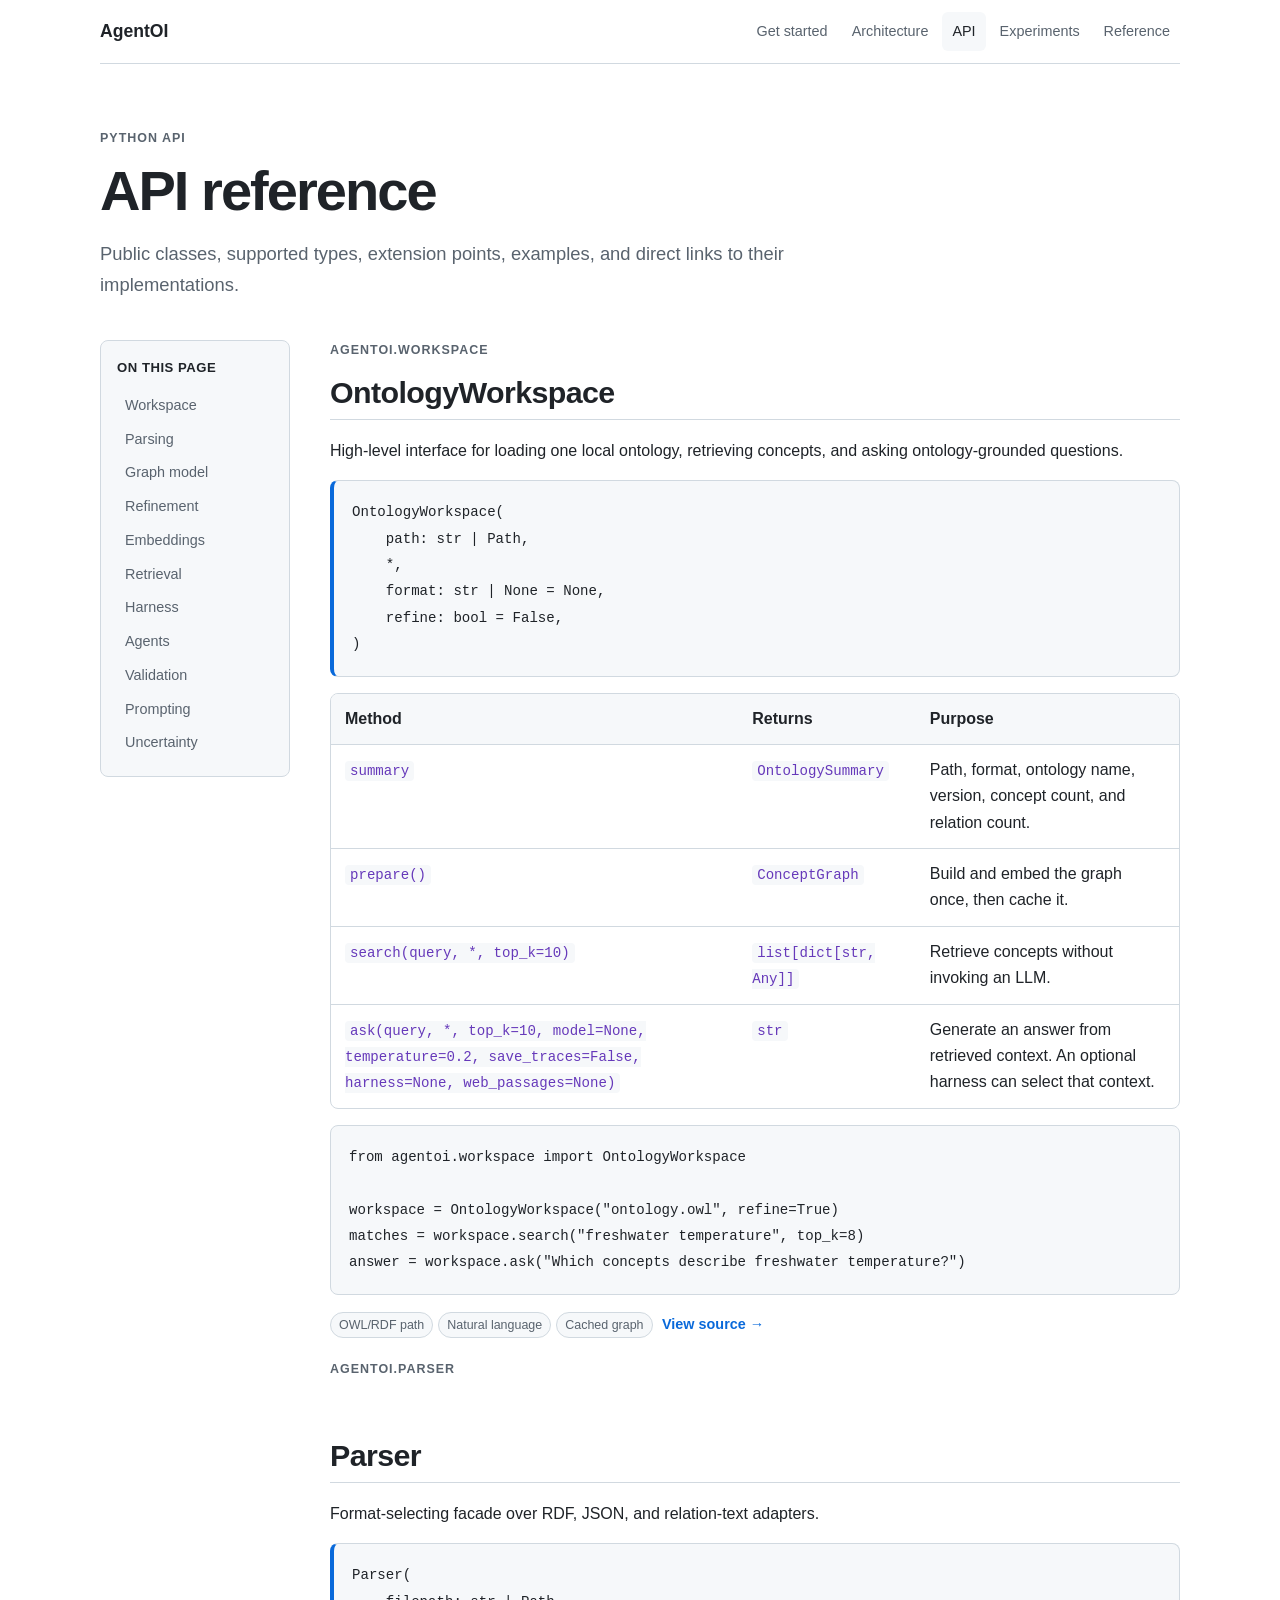
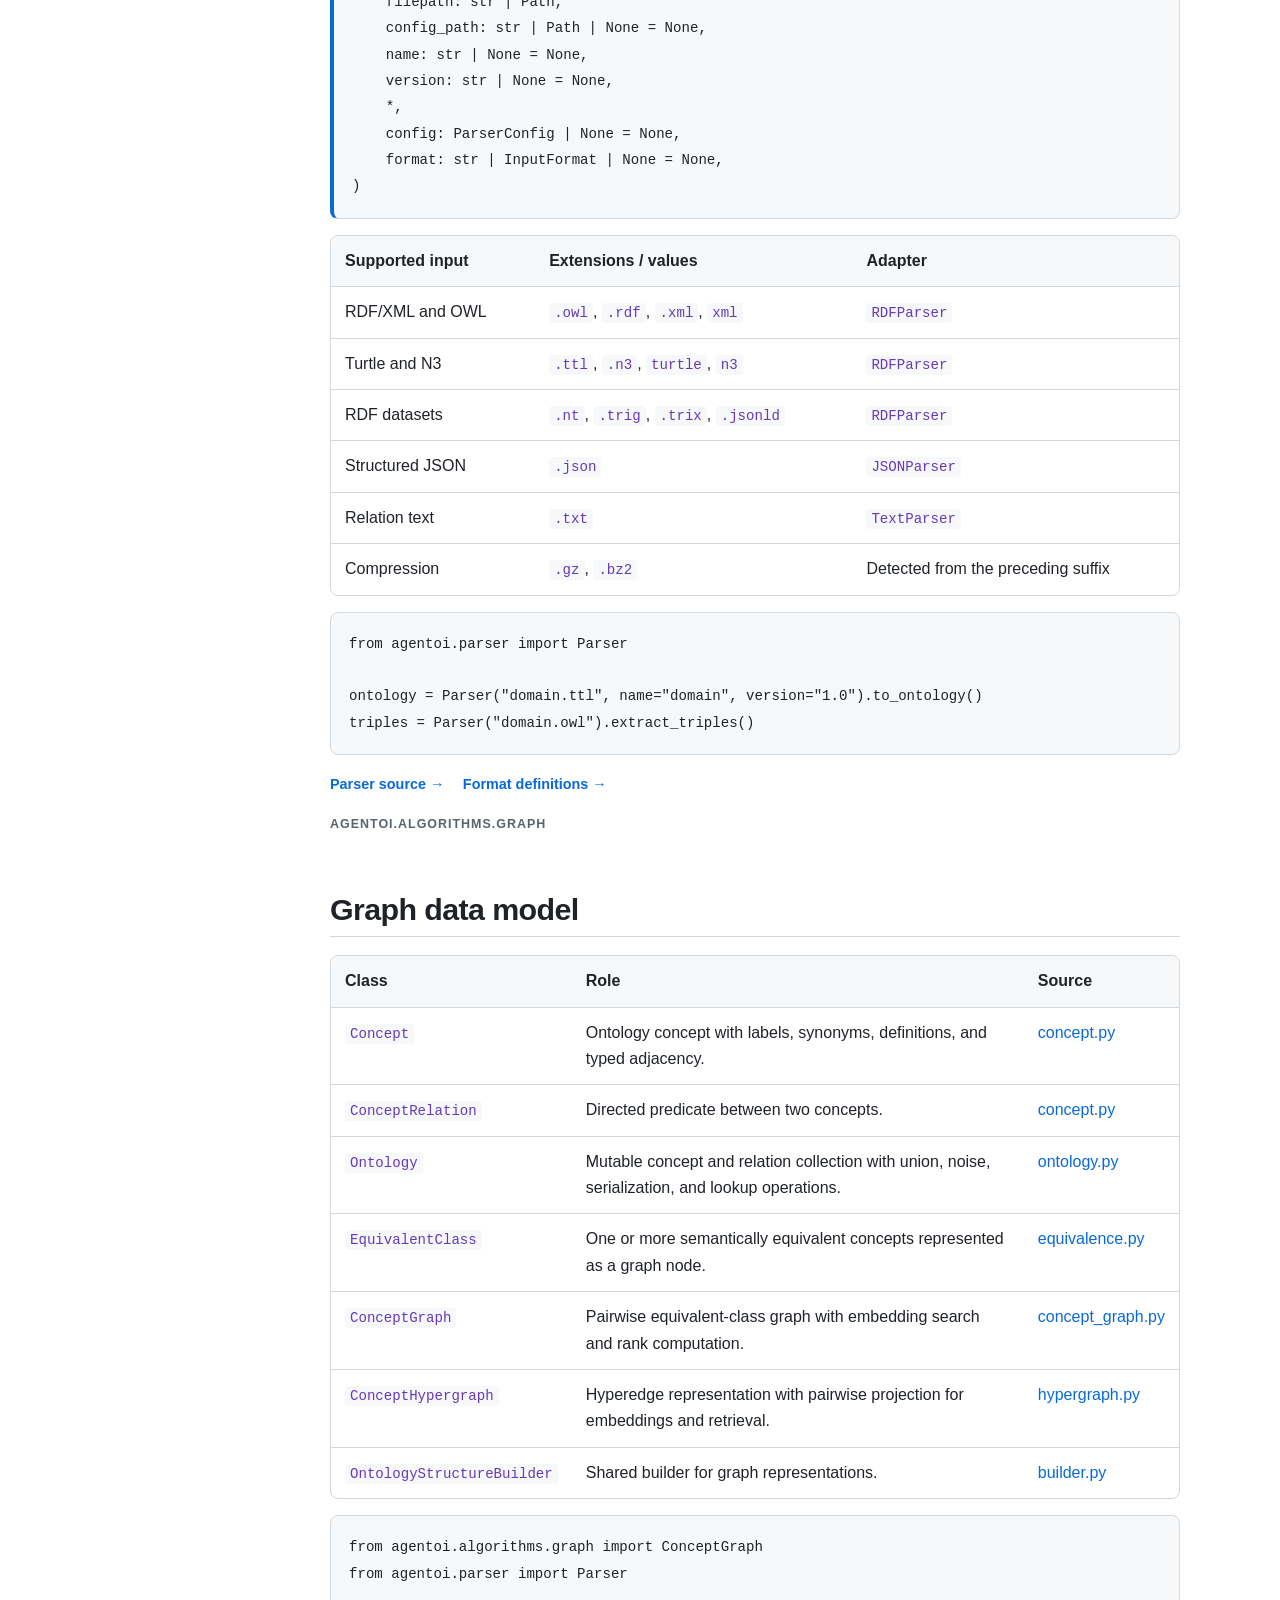
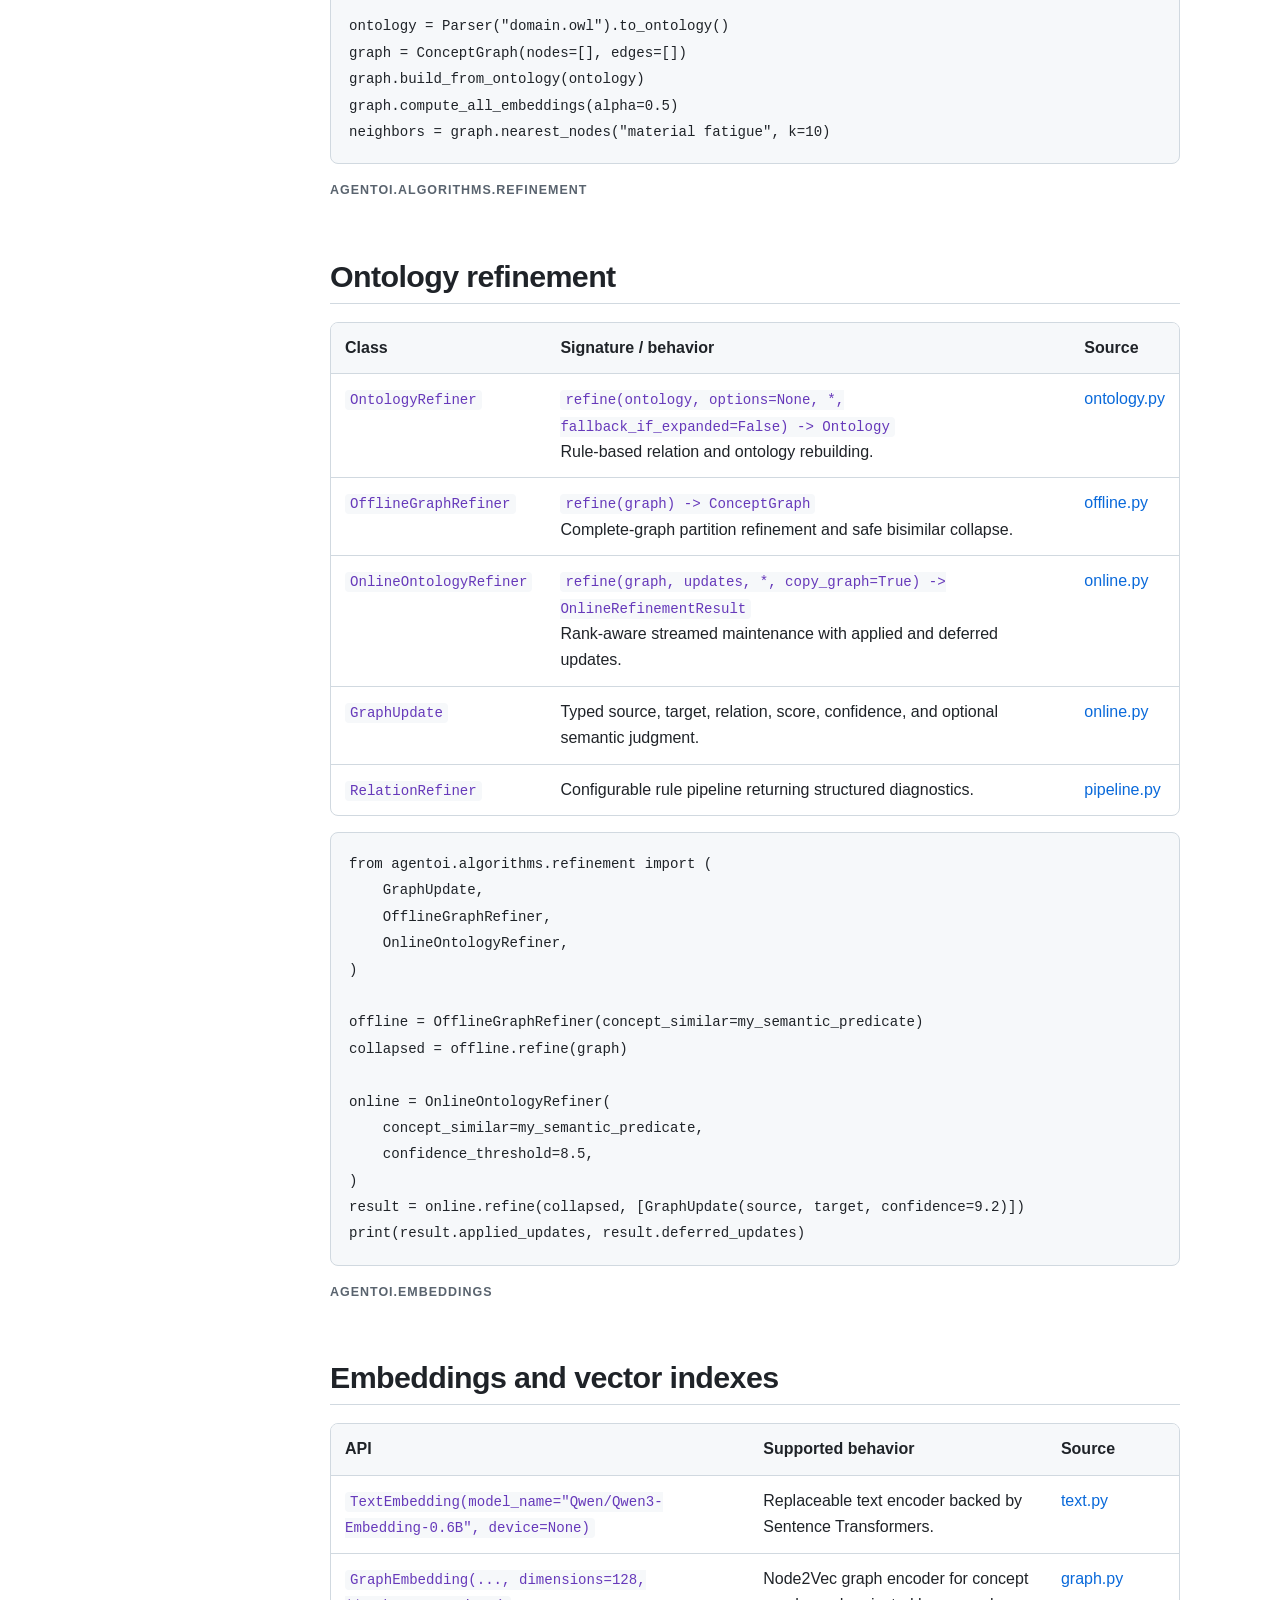
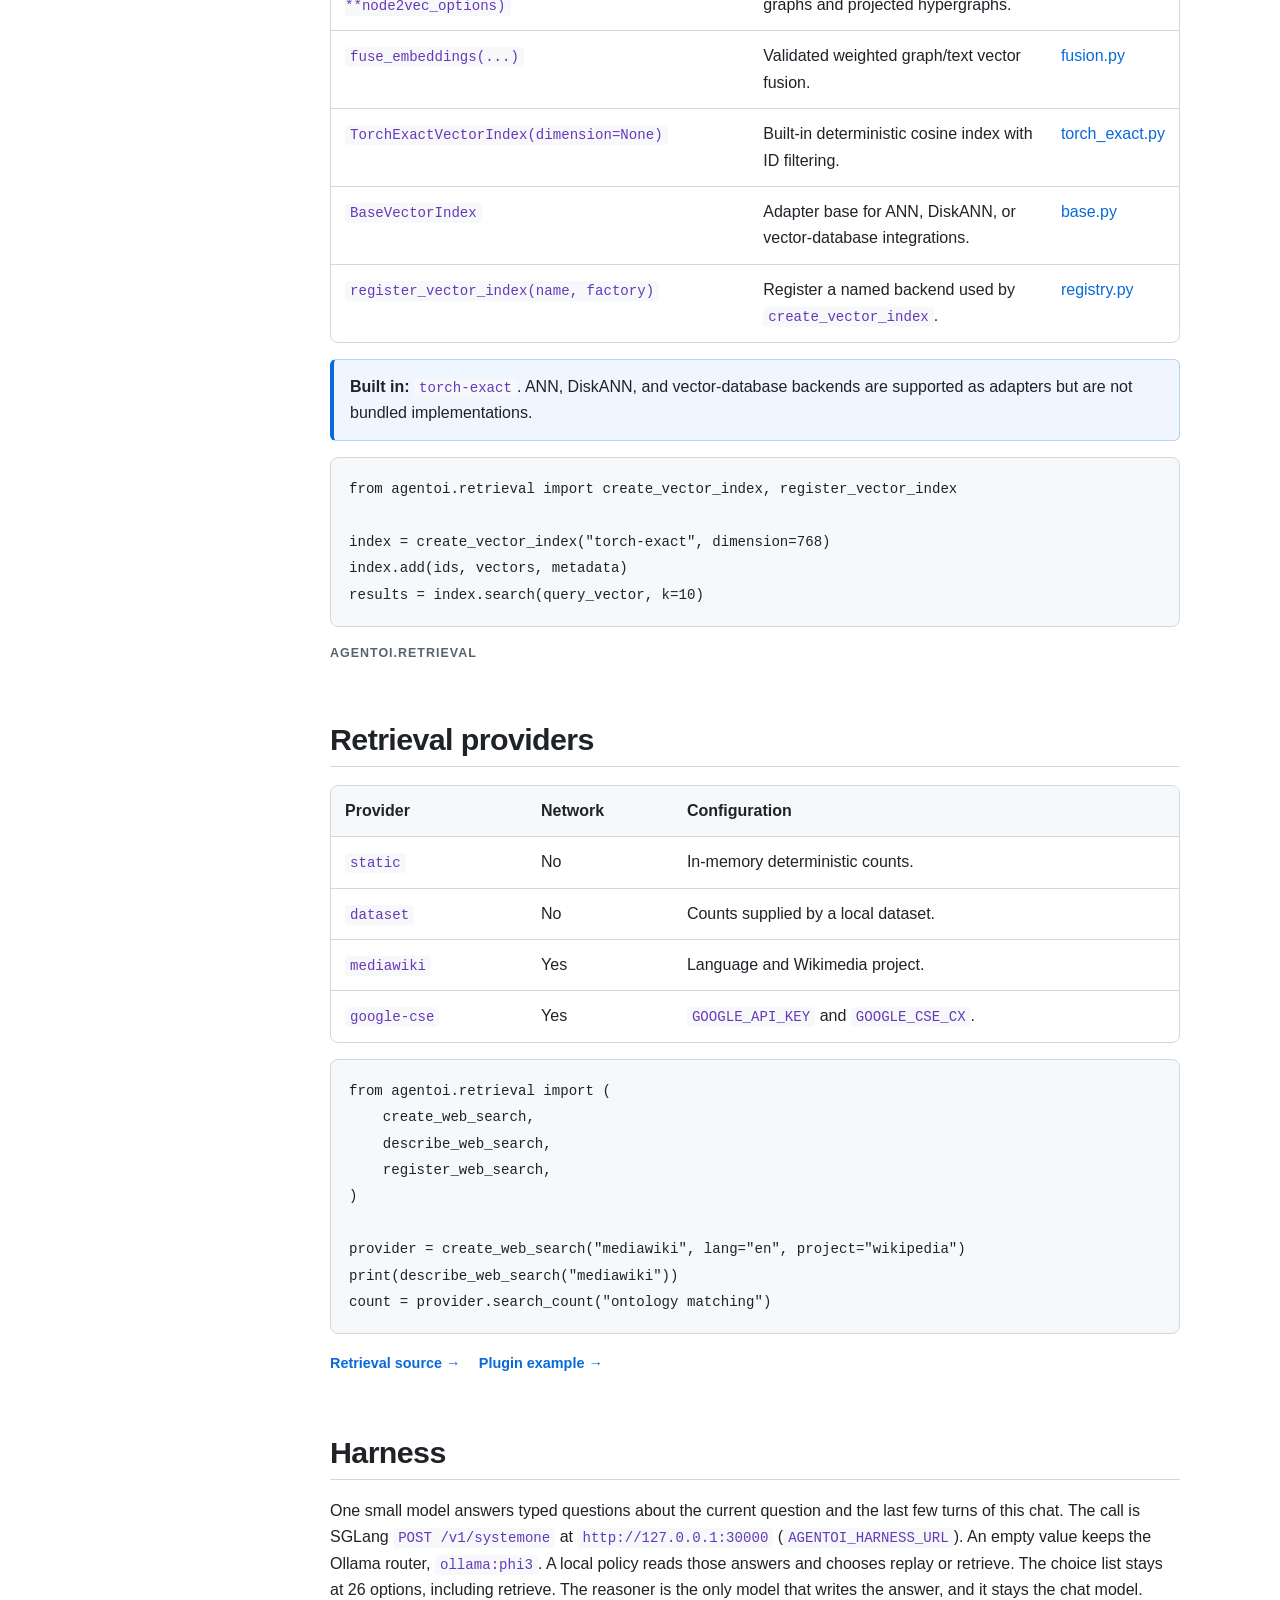
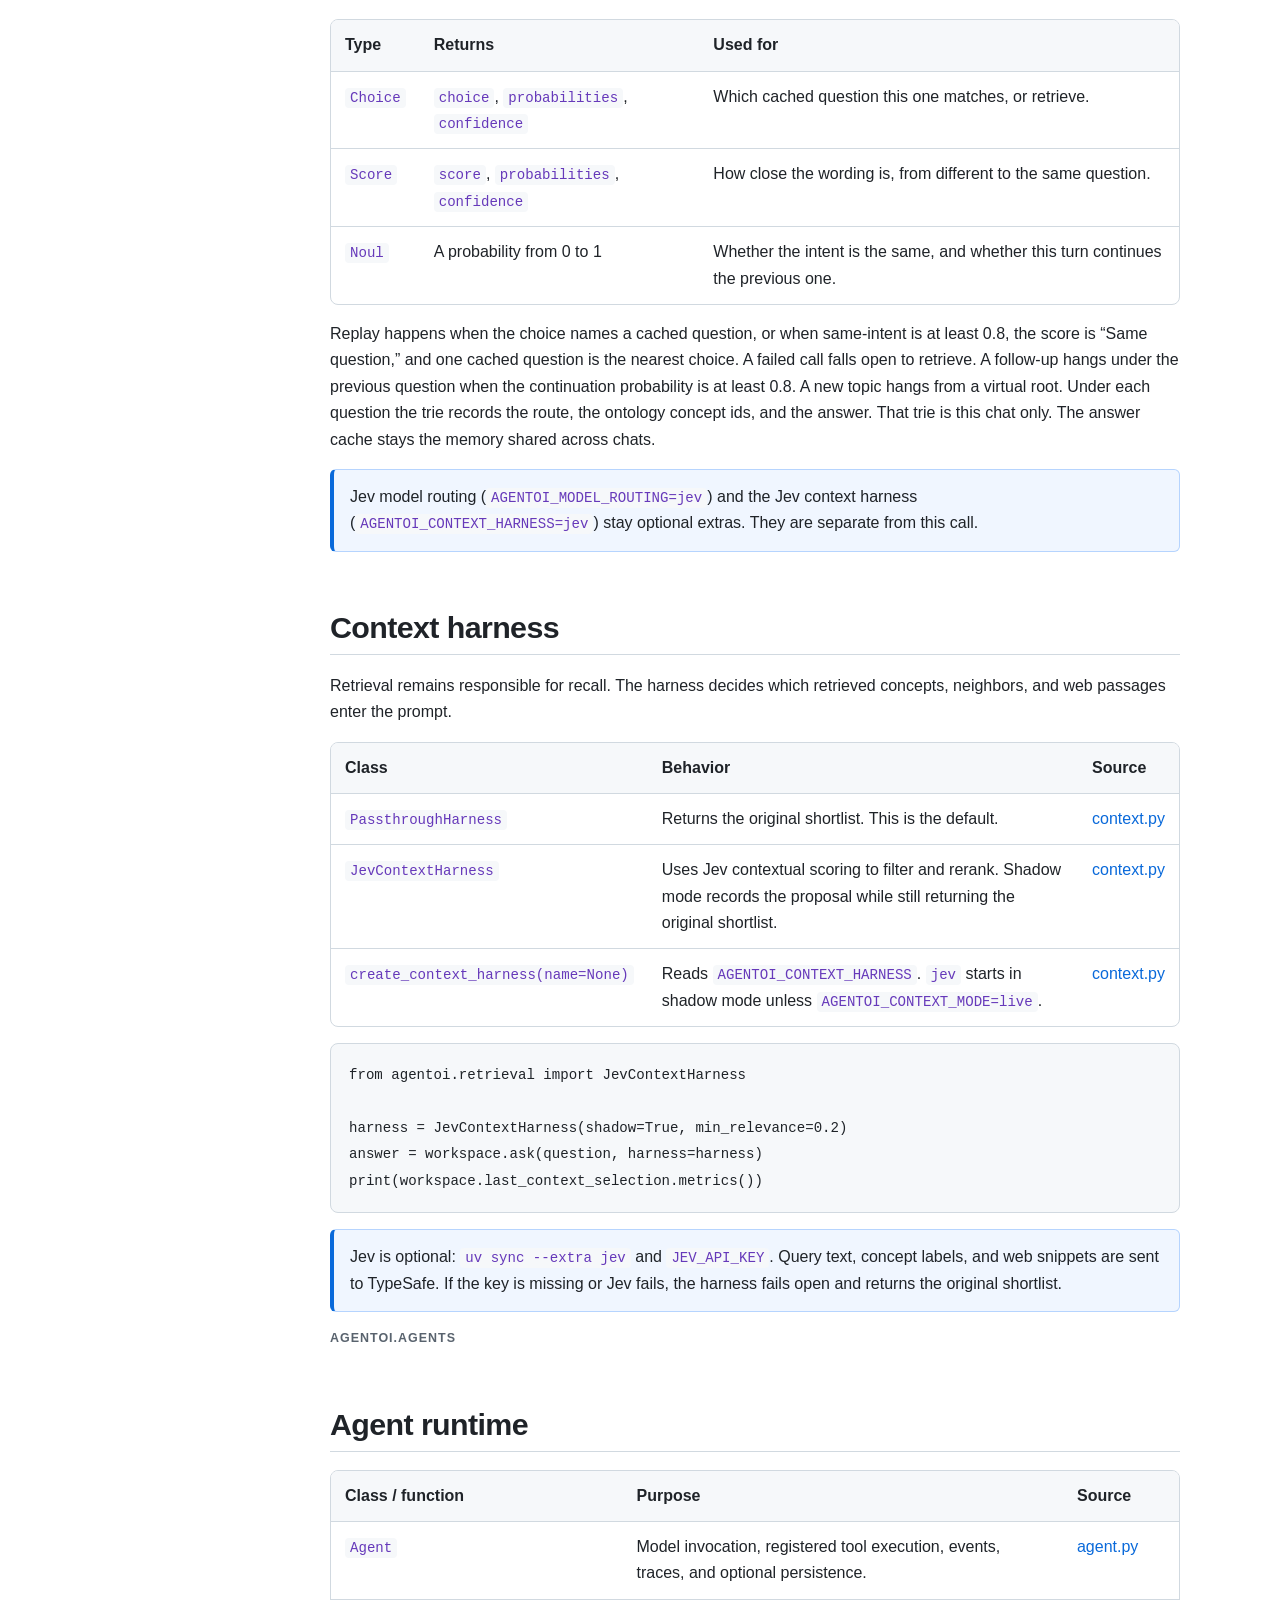
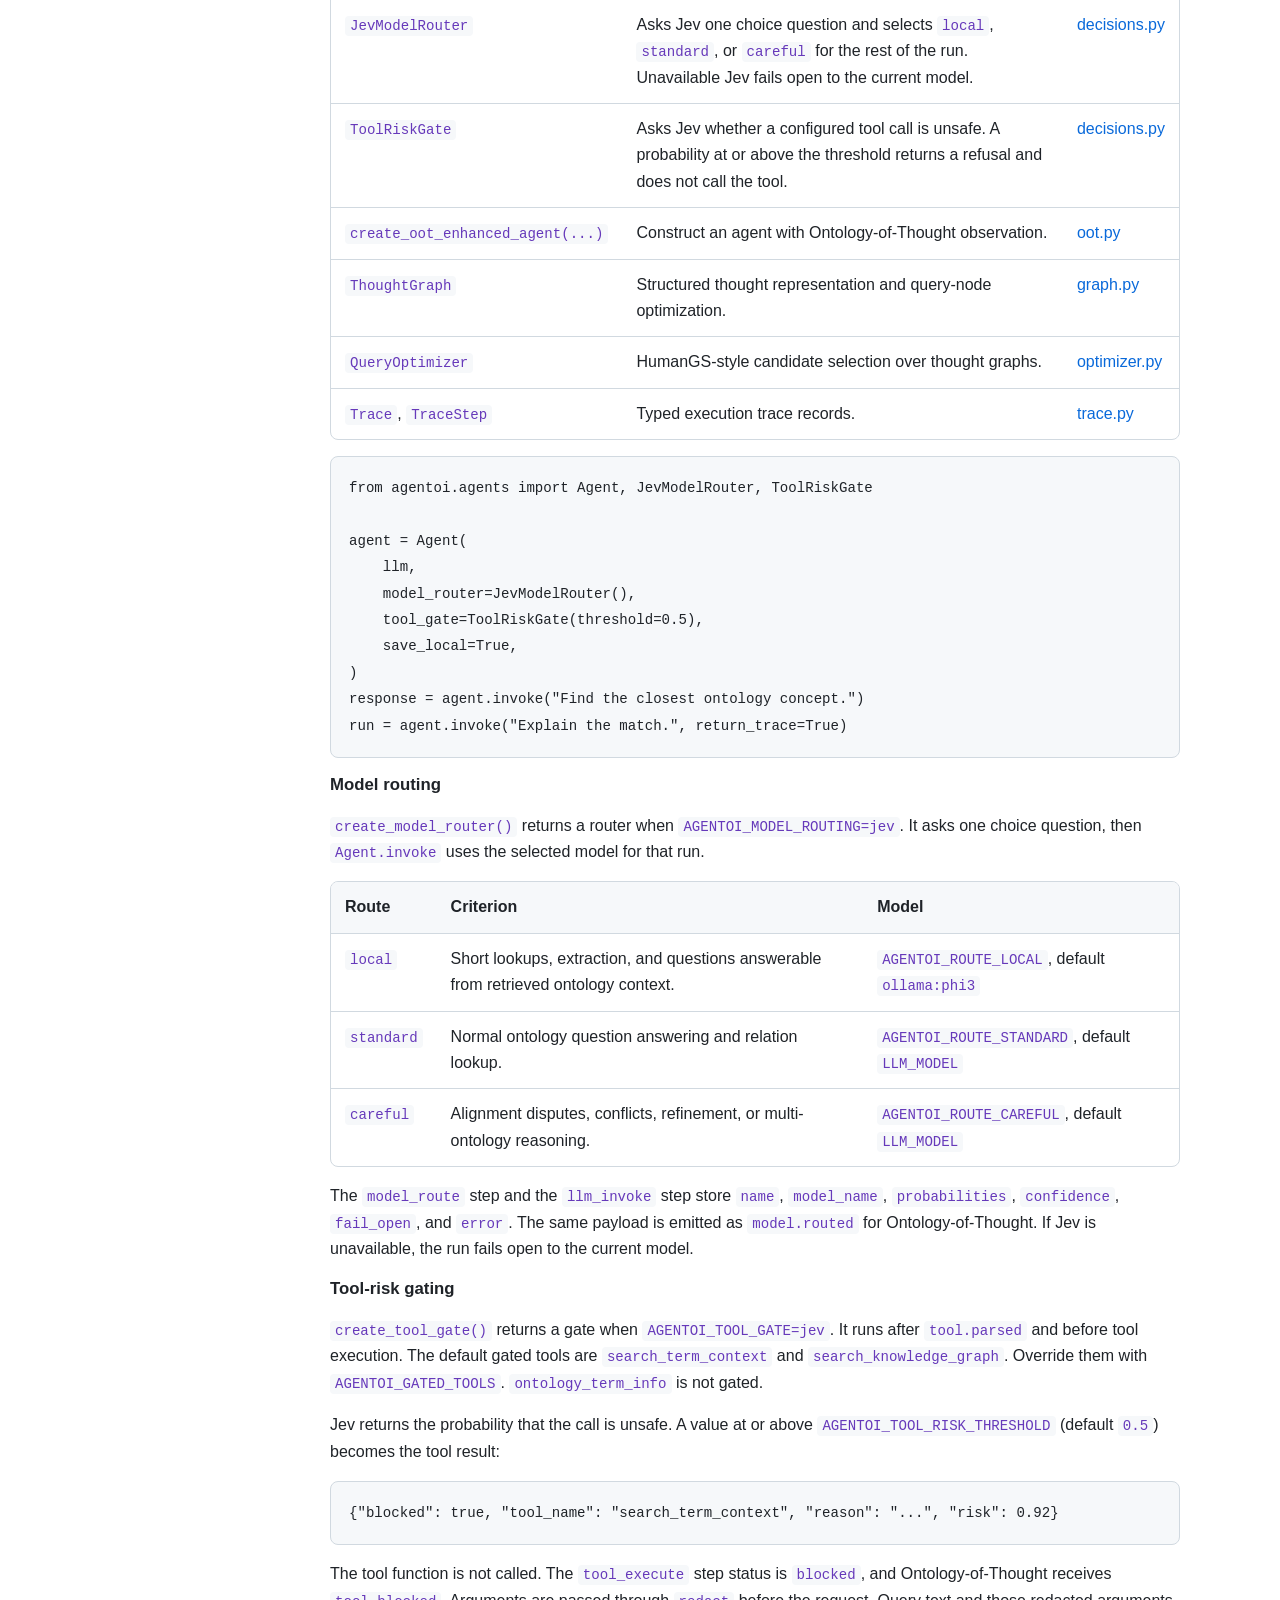
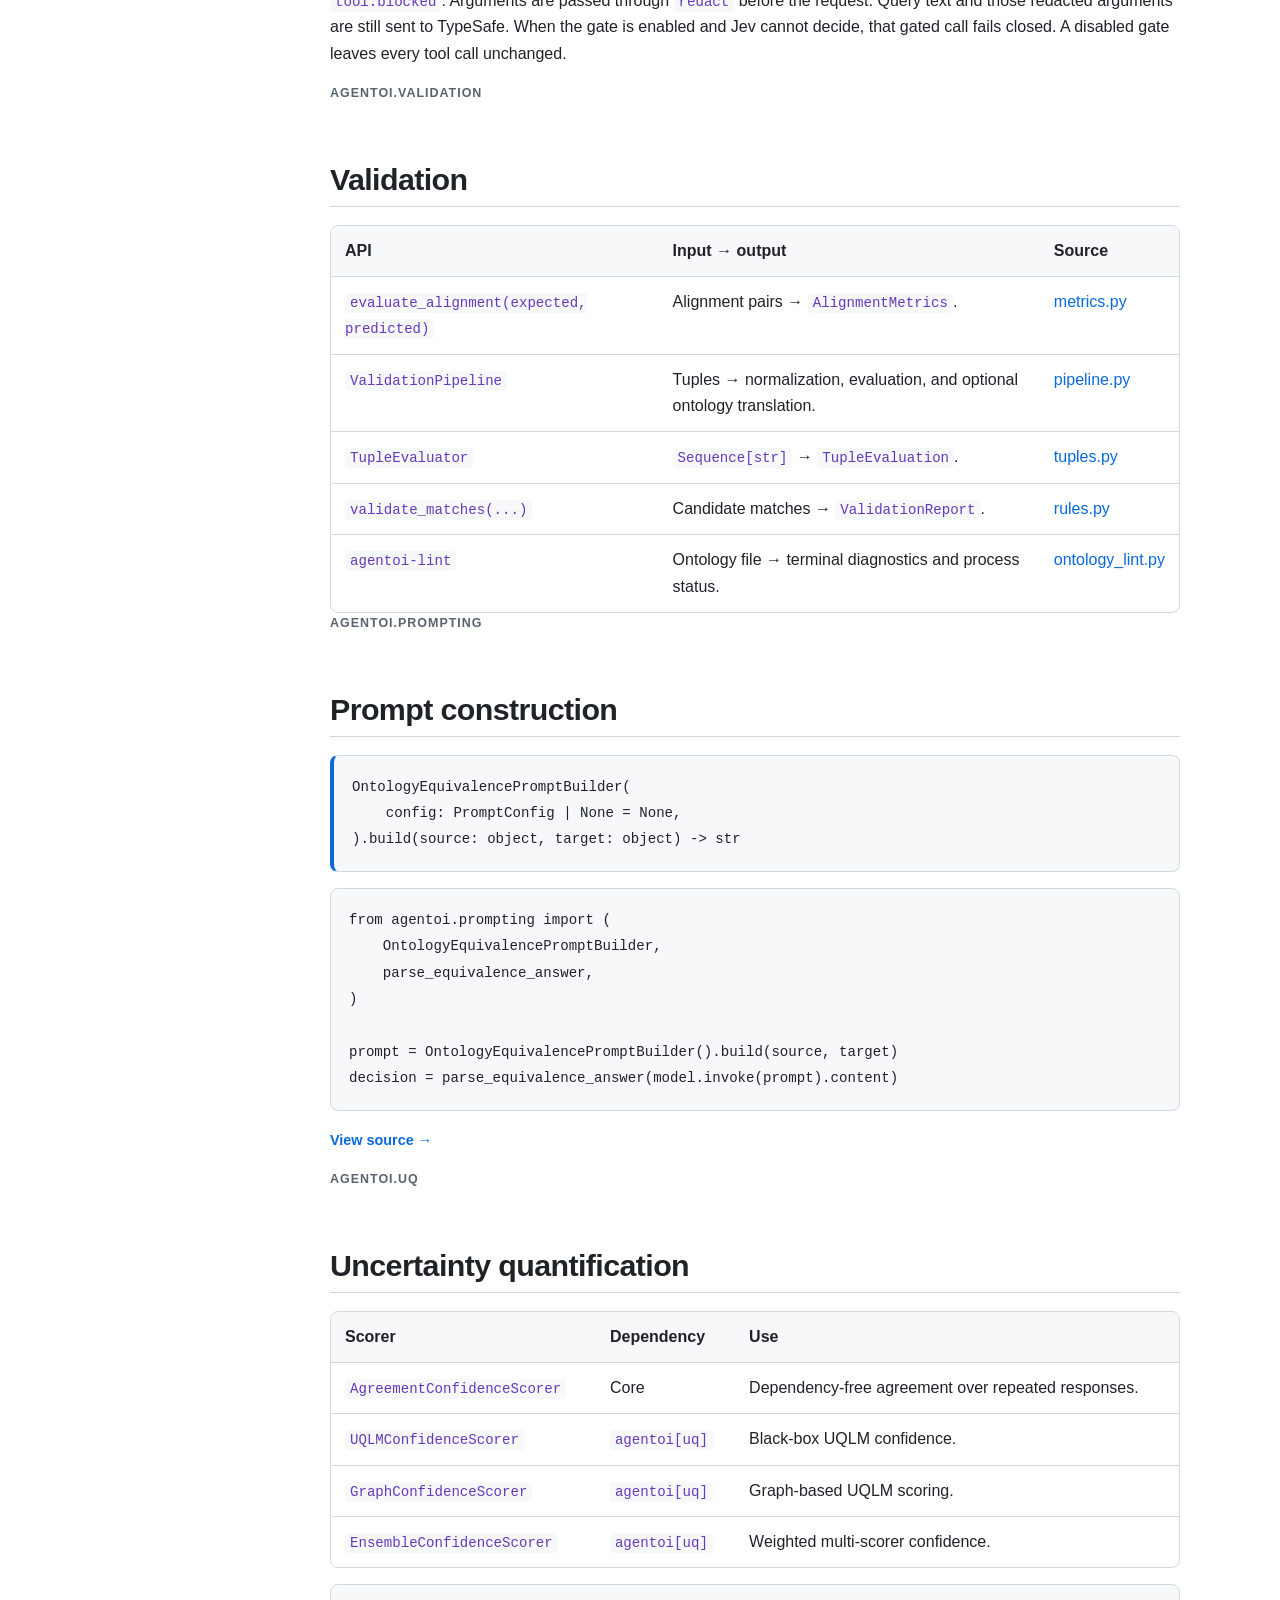
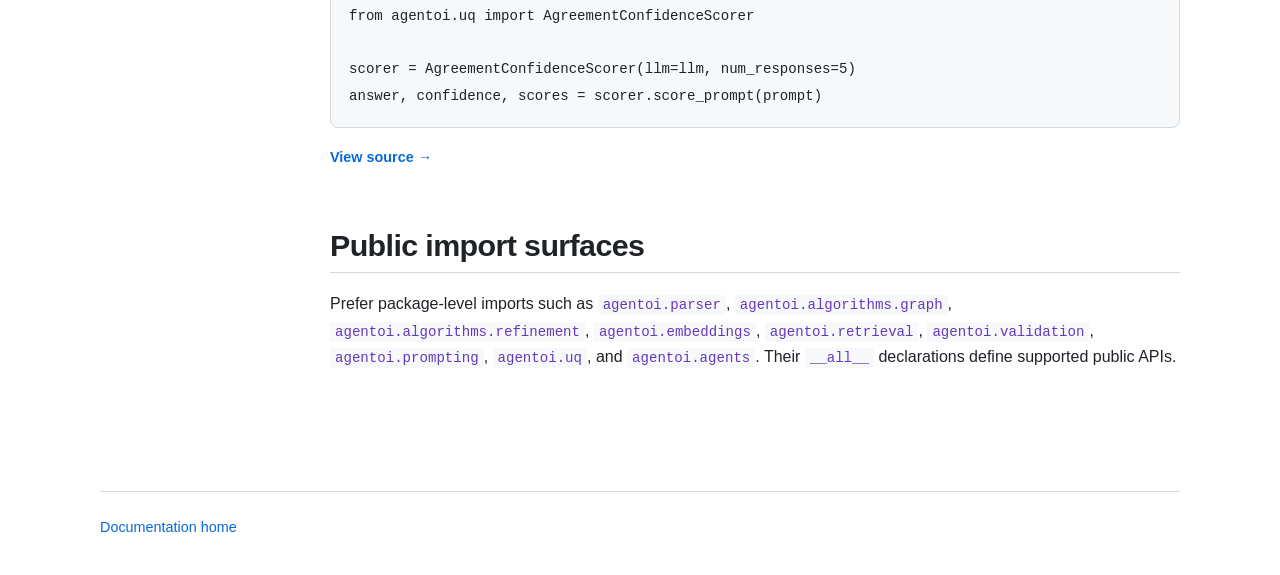
==== commit 38ab8298: "Document the local System One Harness call. Co-authored-by: Cursor <cursoragent@cursor.com>" ====
--- a/api.html
+++ b/api.html
@@ -177,7 +177,7 @@
       <p><a class="source-link" href="https://github.com/lamng3/agentoi/tree/master/src/agentoi/retrieval">Retrieval source →</a> <a class="source-link" href="https://github.com/lamng3/agentoi/blob/master/examples/retrieval_plugins.py">Plugin example →</a></p>
 
       <h2 id="harness">Harness</h2>
-      <p>One small model answers typed questions about the current question and the last few turns of this chat. A local policy reads those answers and chooses replay or retrieve. The reasoner is the only model that writes the answer.</p>
+      <p>One small model answers typed questions about the current question and the last few turns of this chat. The call is SGLang <code>POST /v1/systemone</code> at <code>http://127.0.0.1:30000</code> (<code>AGENTOI_HARNESS_URL</code>). An empty value keeps the Ollama router, <code>ollama:phi3</code>. A local policy reads those answers and chooses replay or retrieve. The choice list stays at 26 options, including retrieve. The reasoner is the only model that writes the answer, and it stays the chat model.</p>
       <table>
         <tr><th>Type</th><th>Returns</th><th>Used for</th></tr>
         <tr><td><code>Choice</code></td><td><code>choice</code>, <code>probabilities</code>, <code>confidence</code></td><td>Which cached question this one matches, or retrieve.</td></tr>
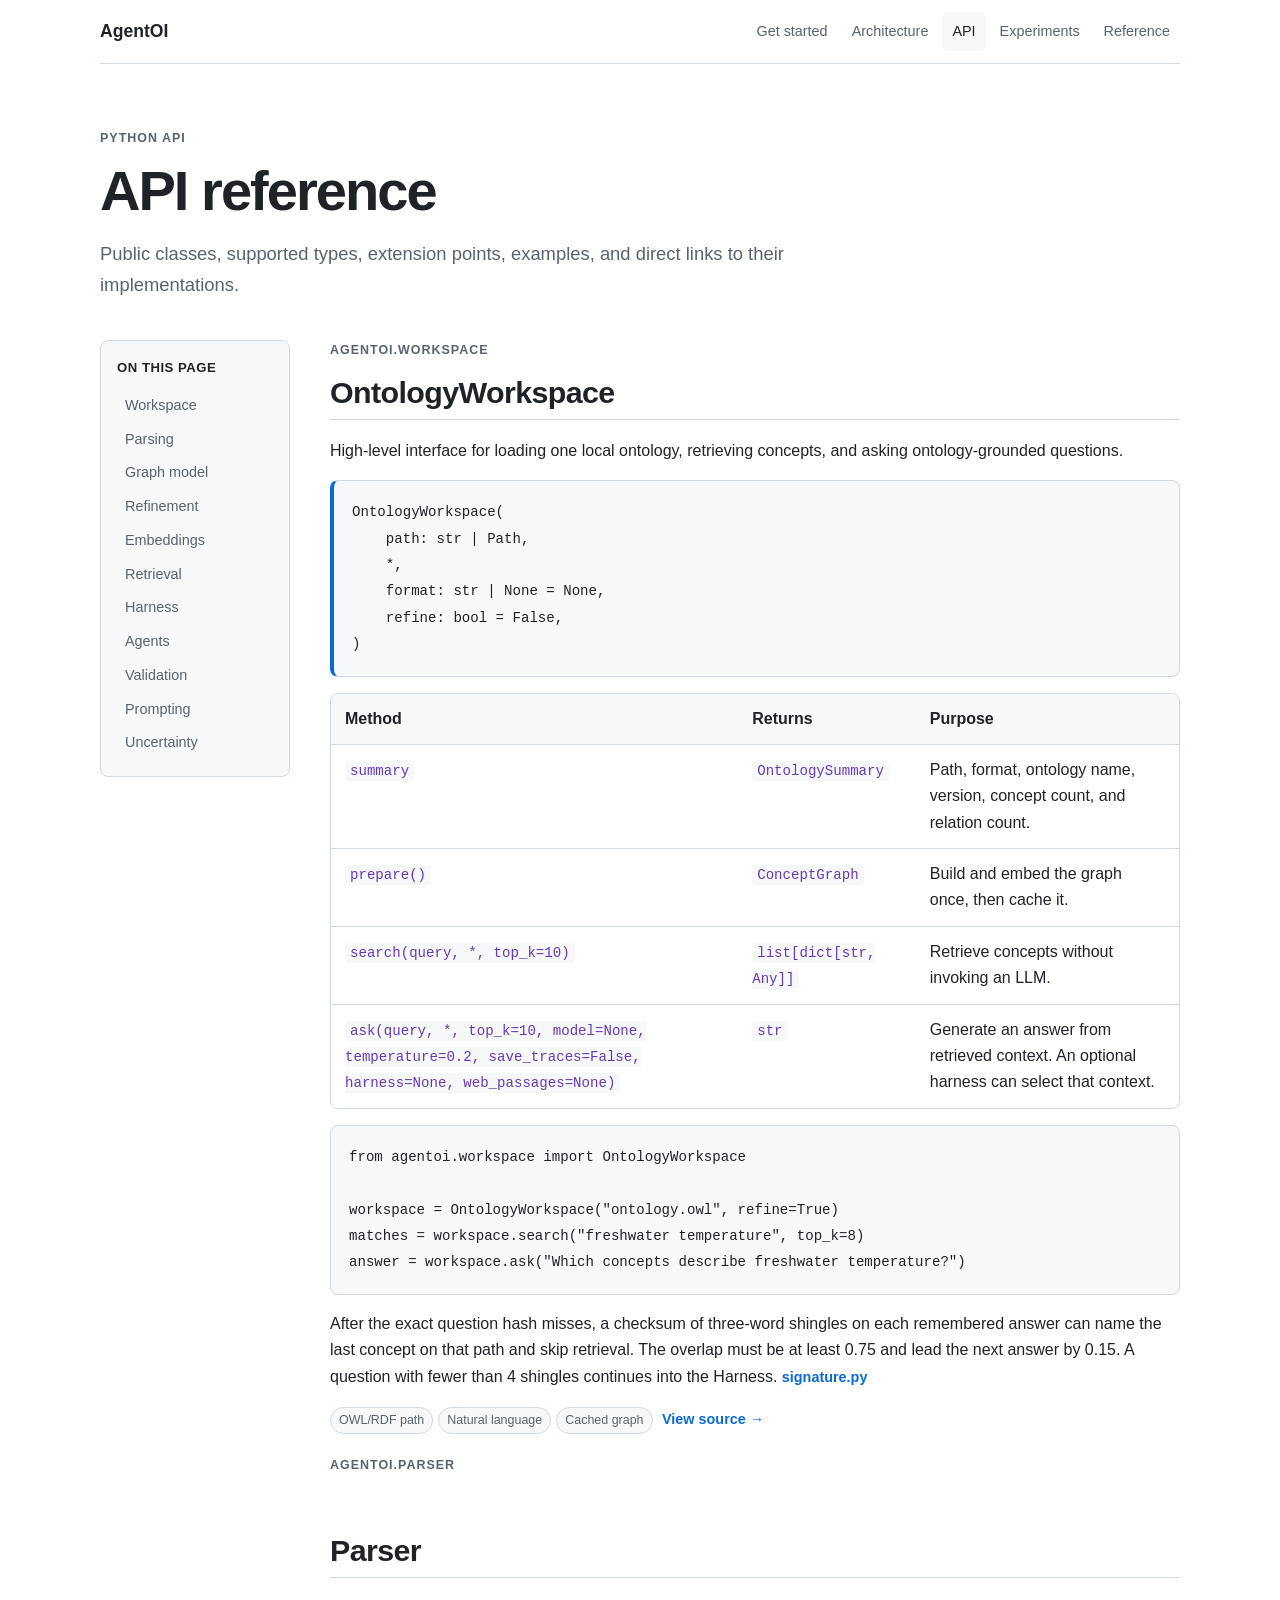
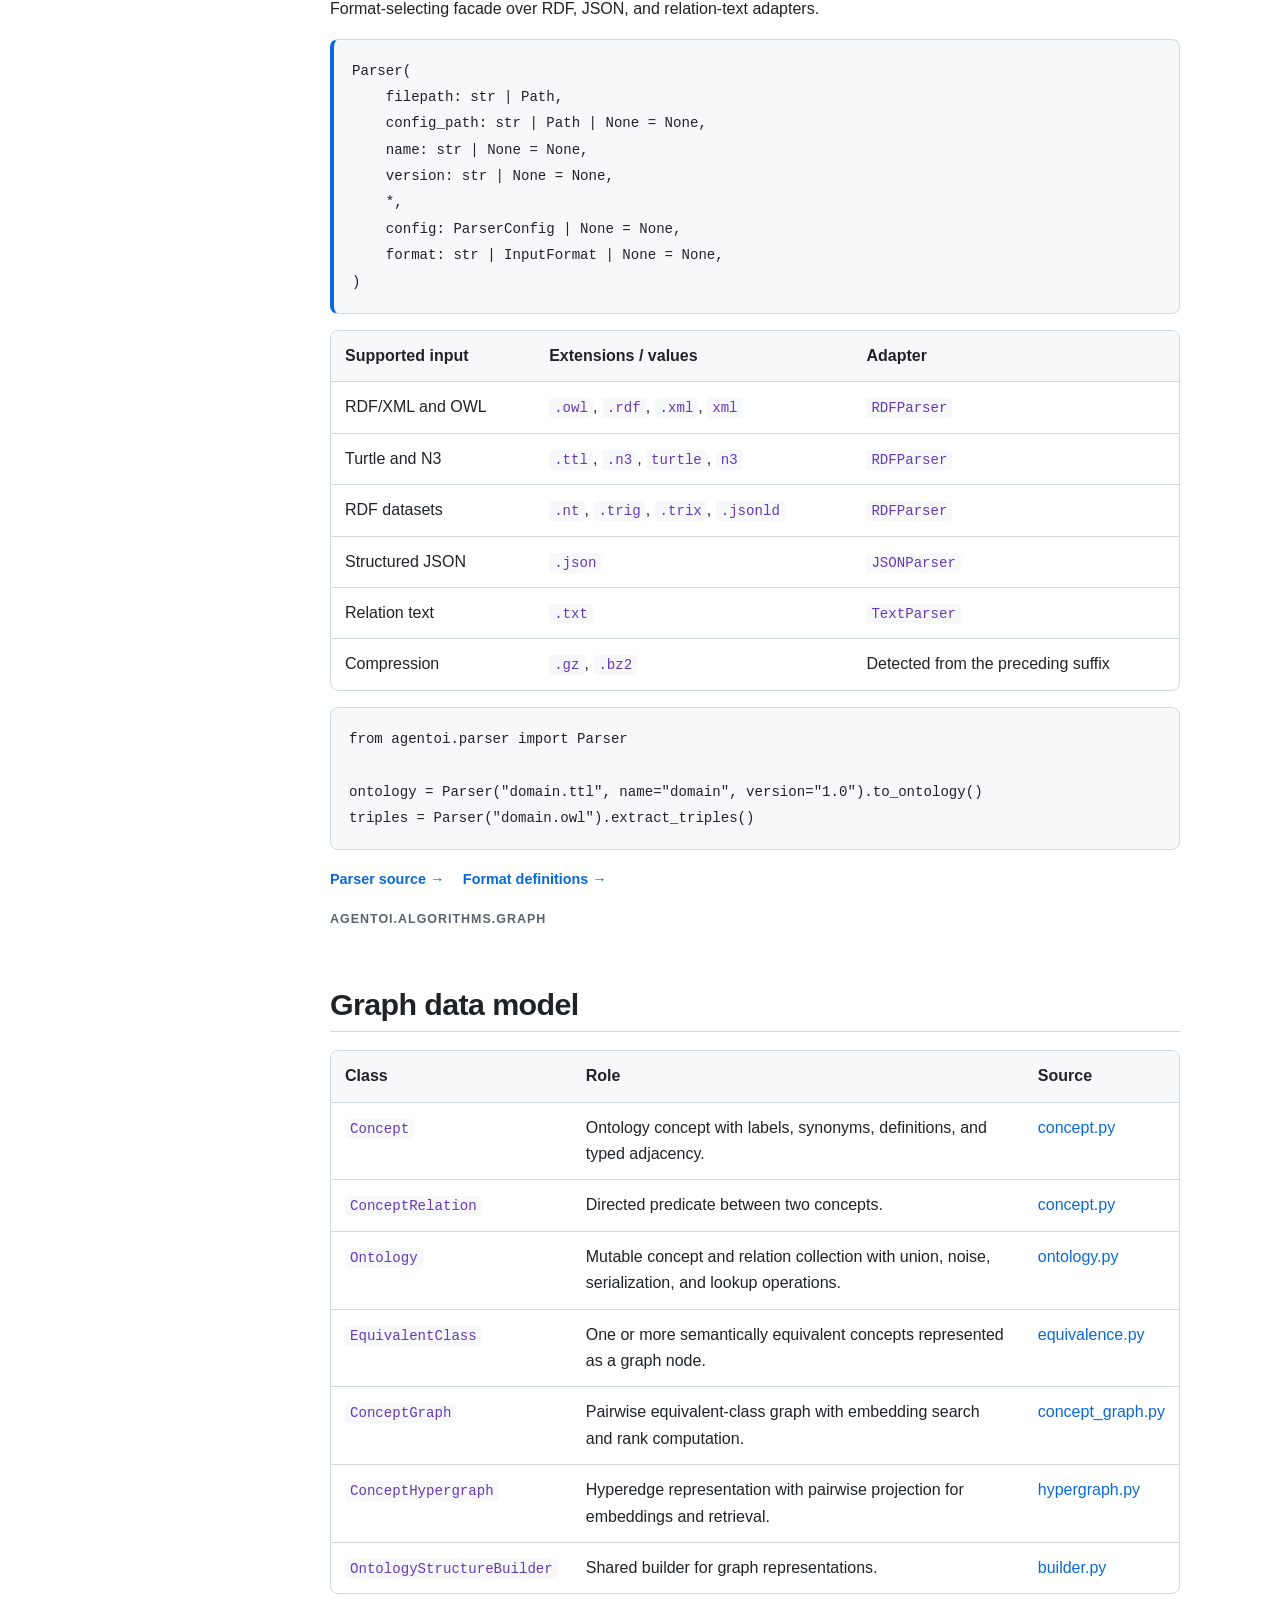
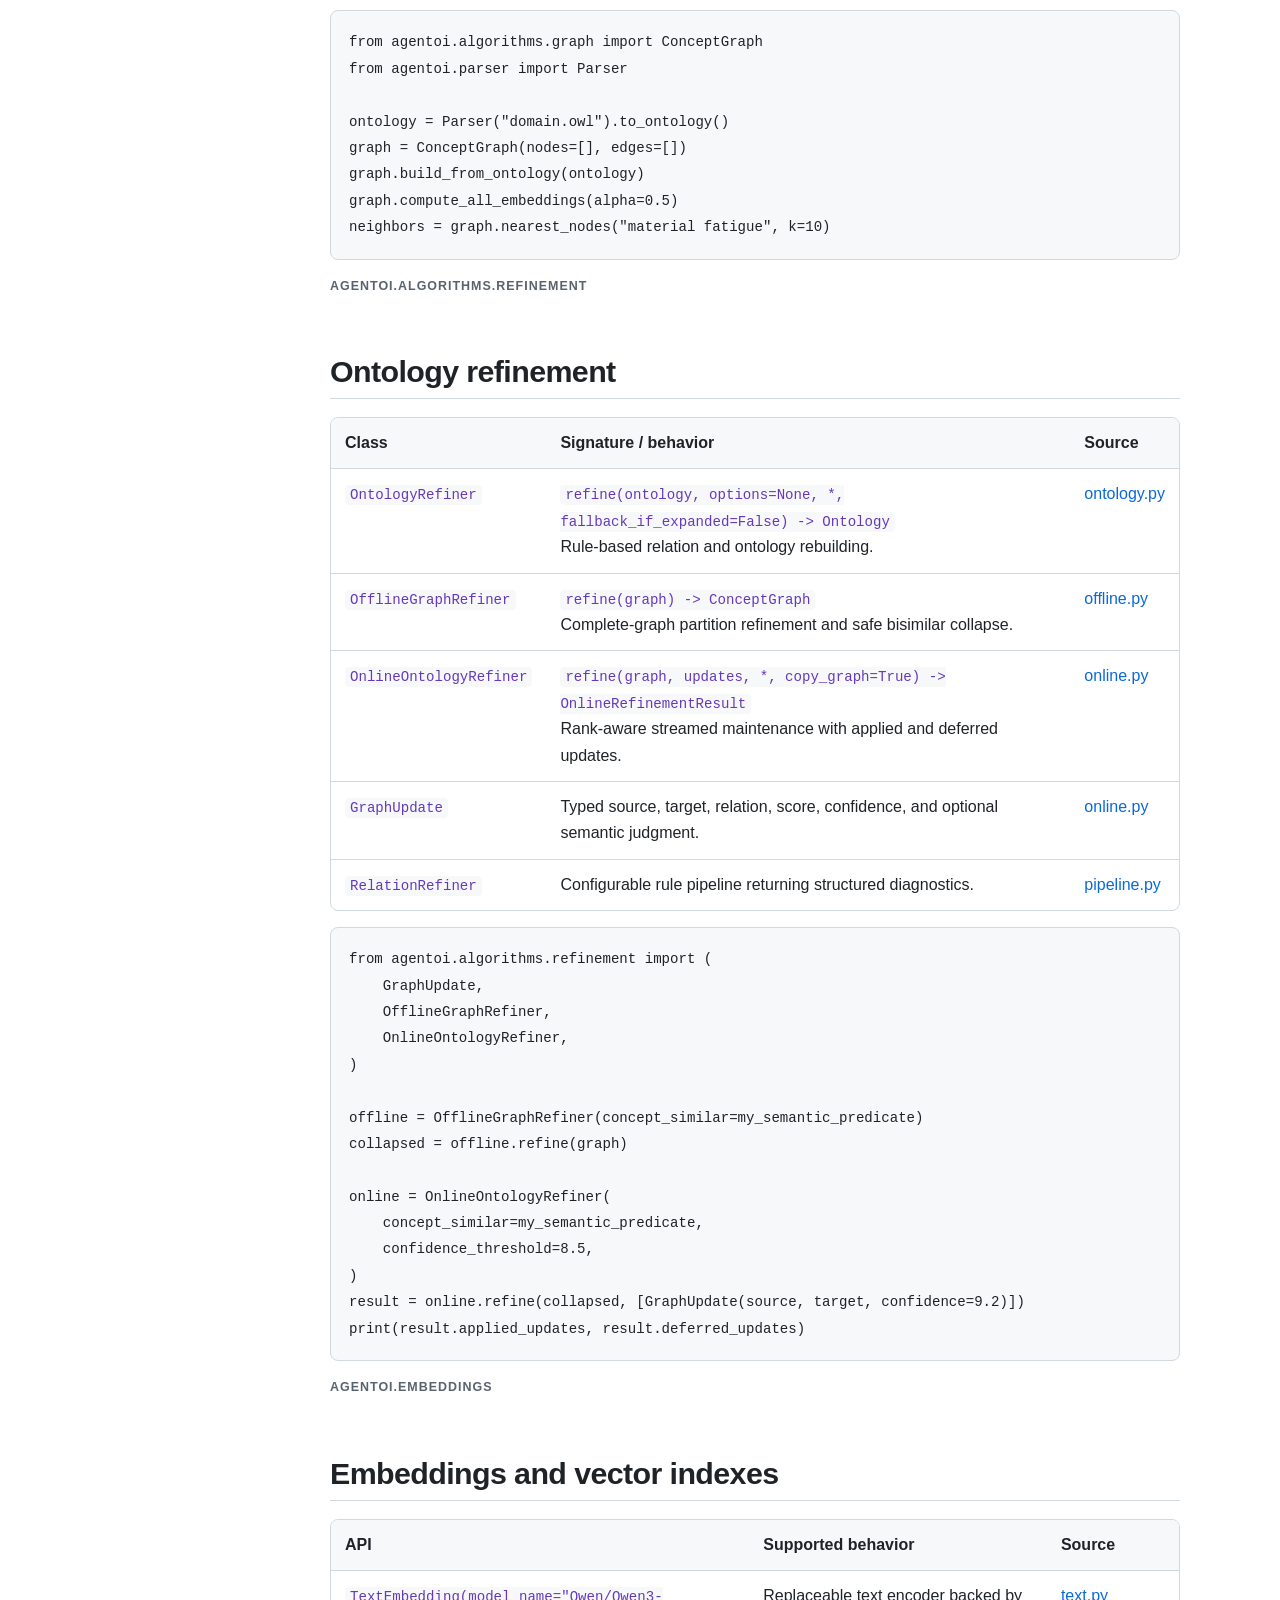
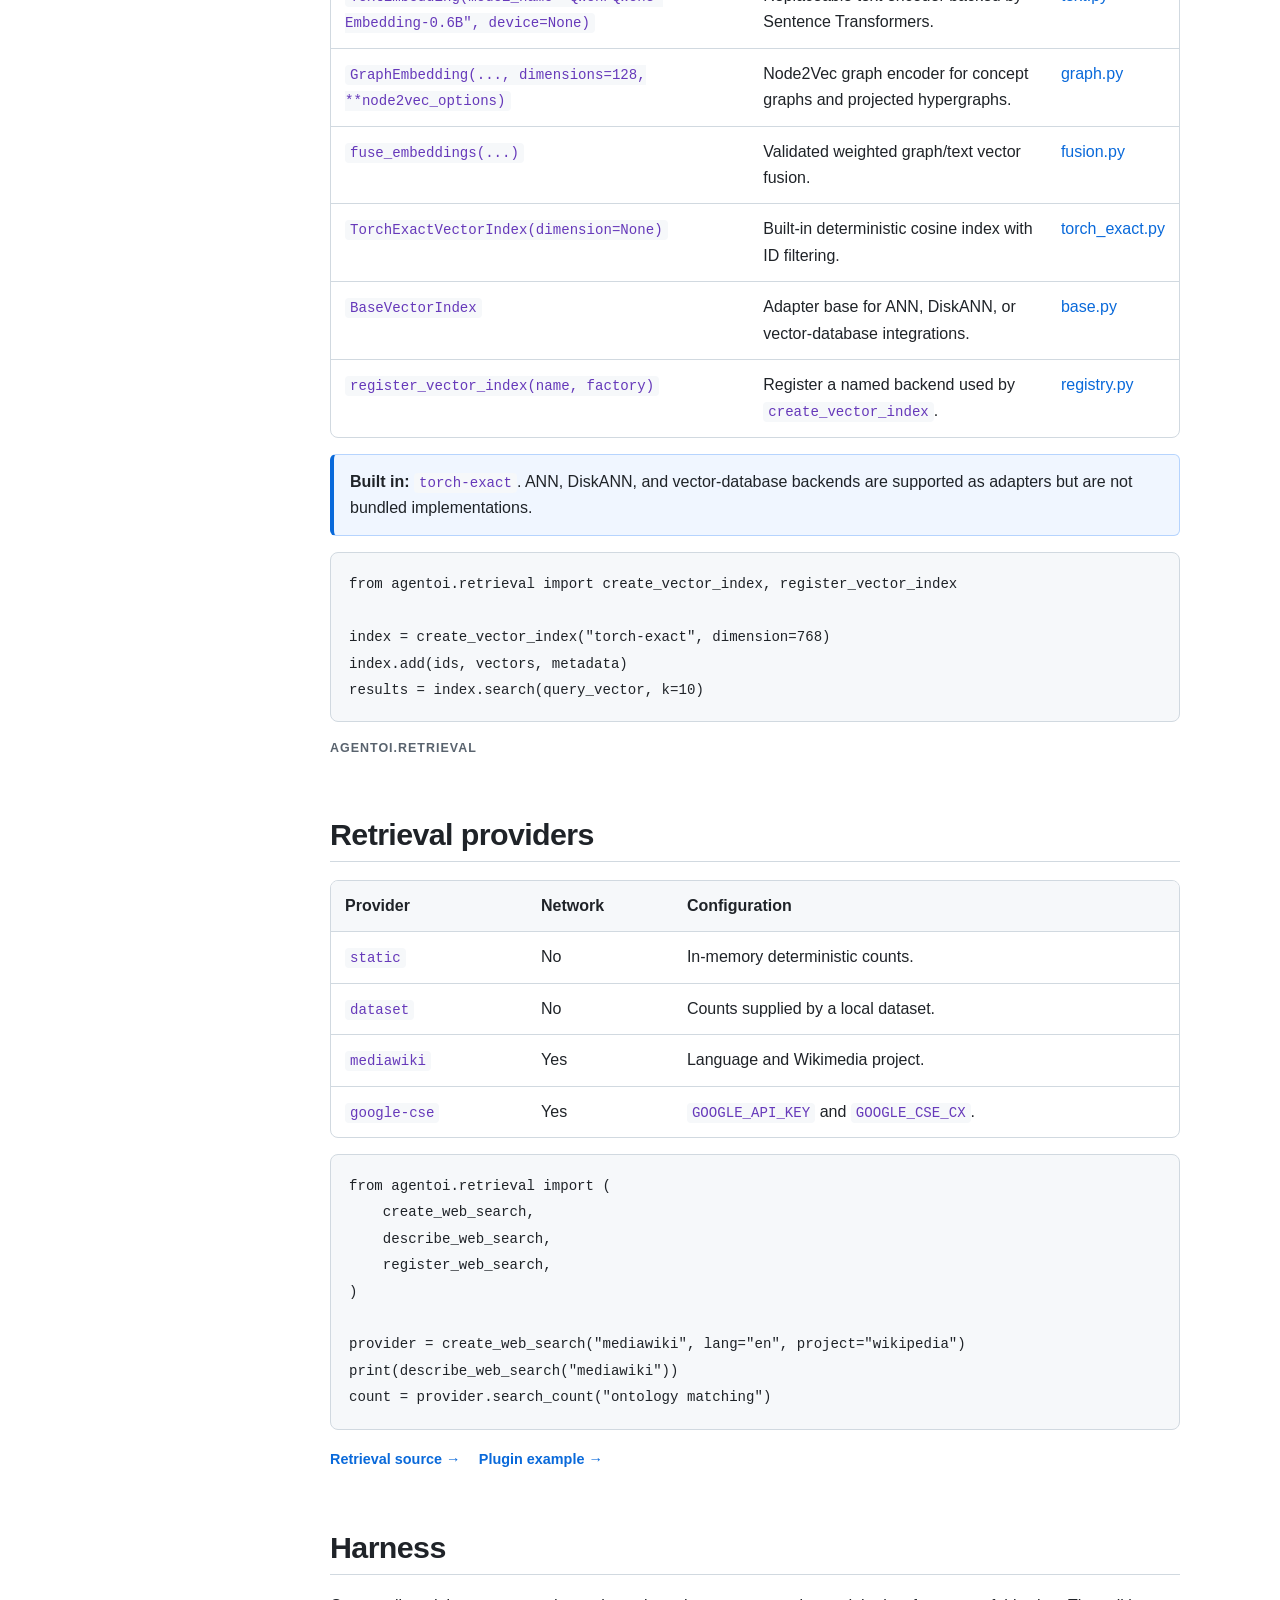
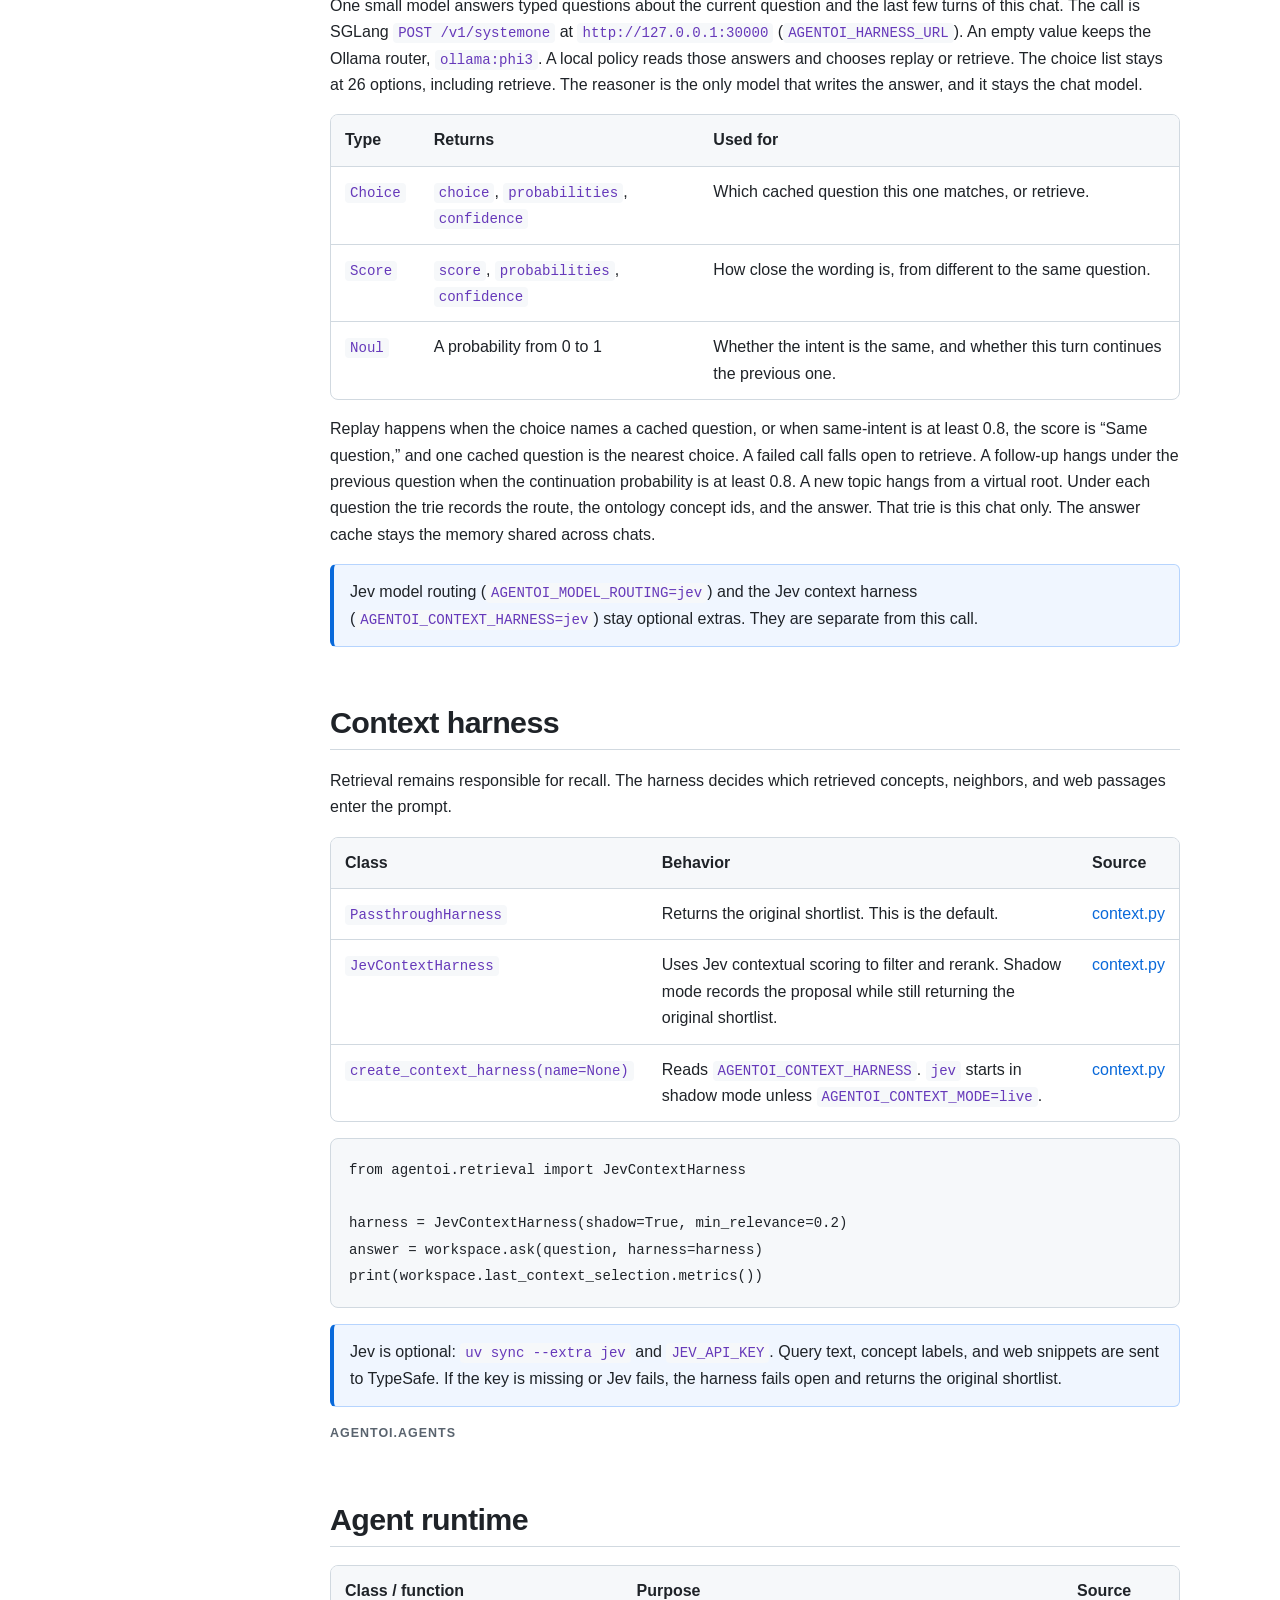
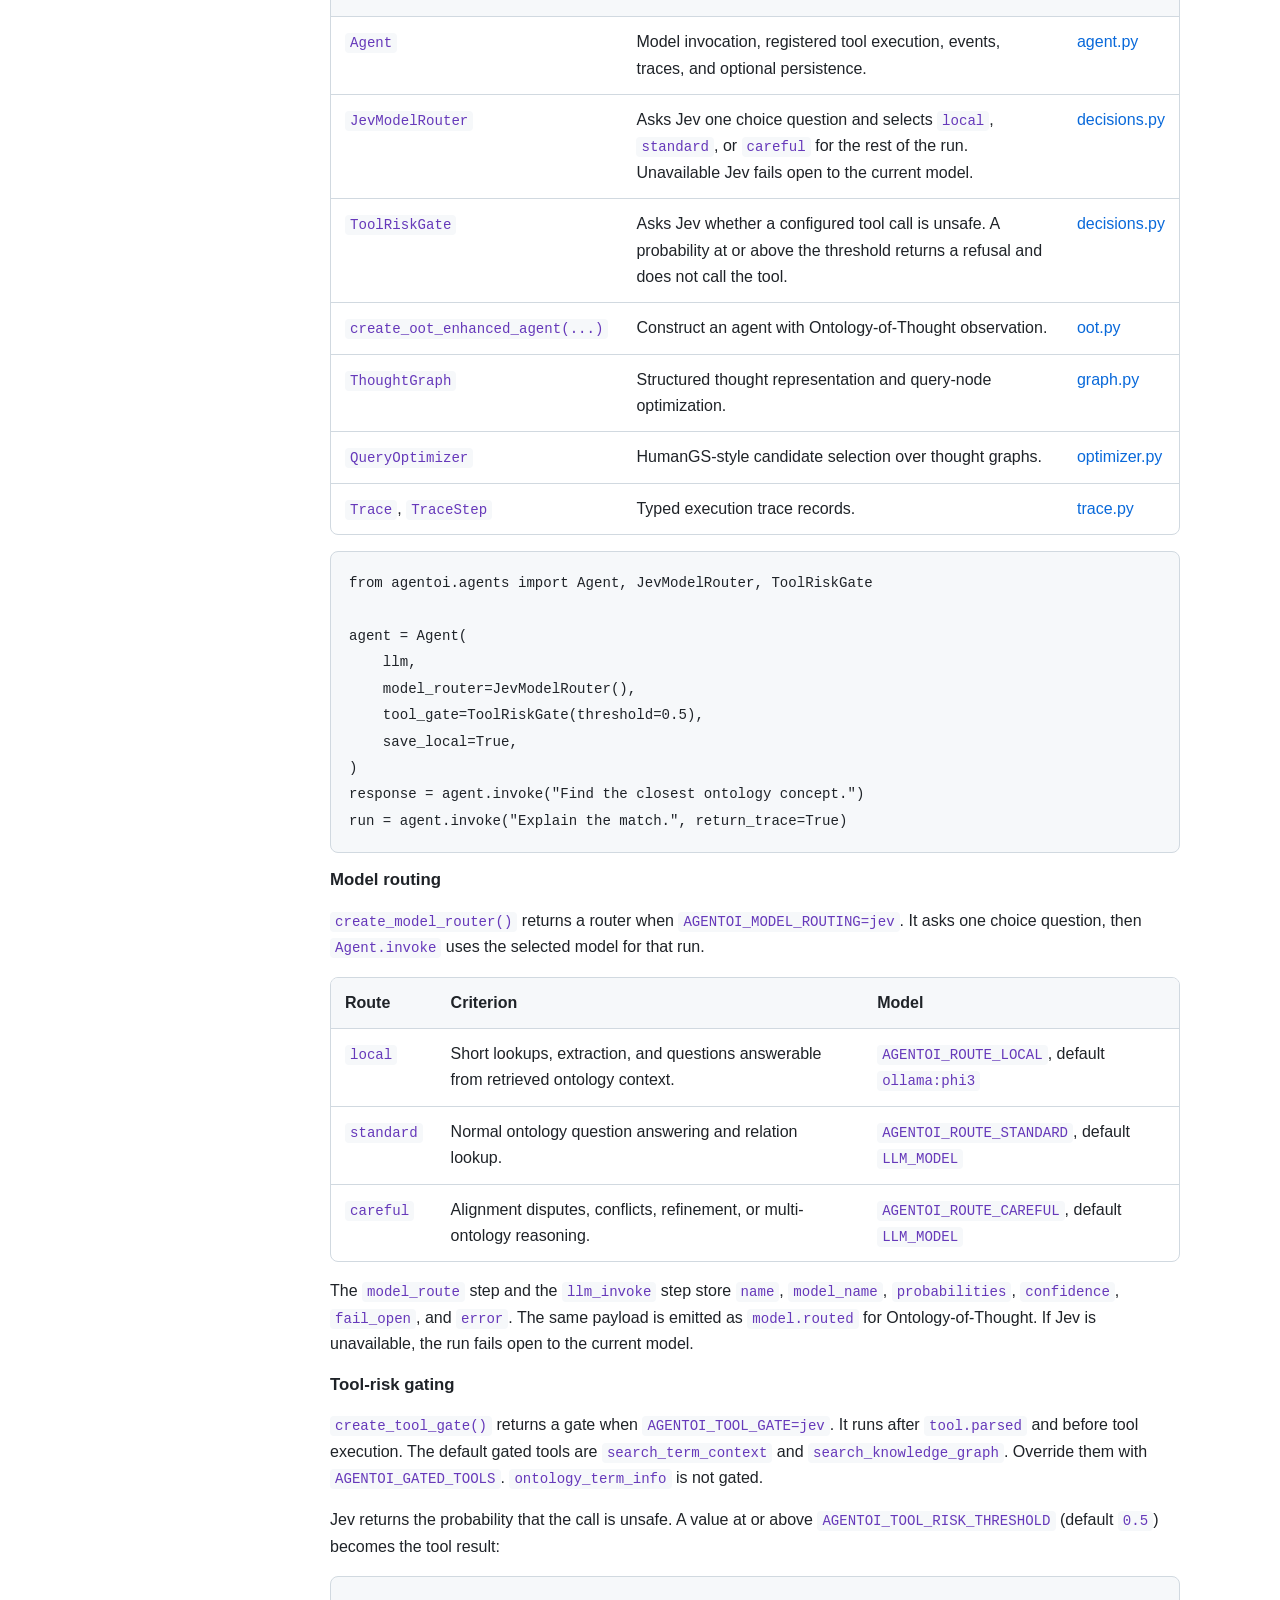
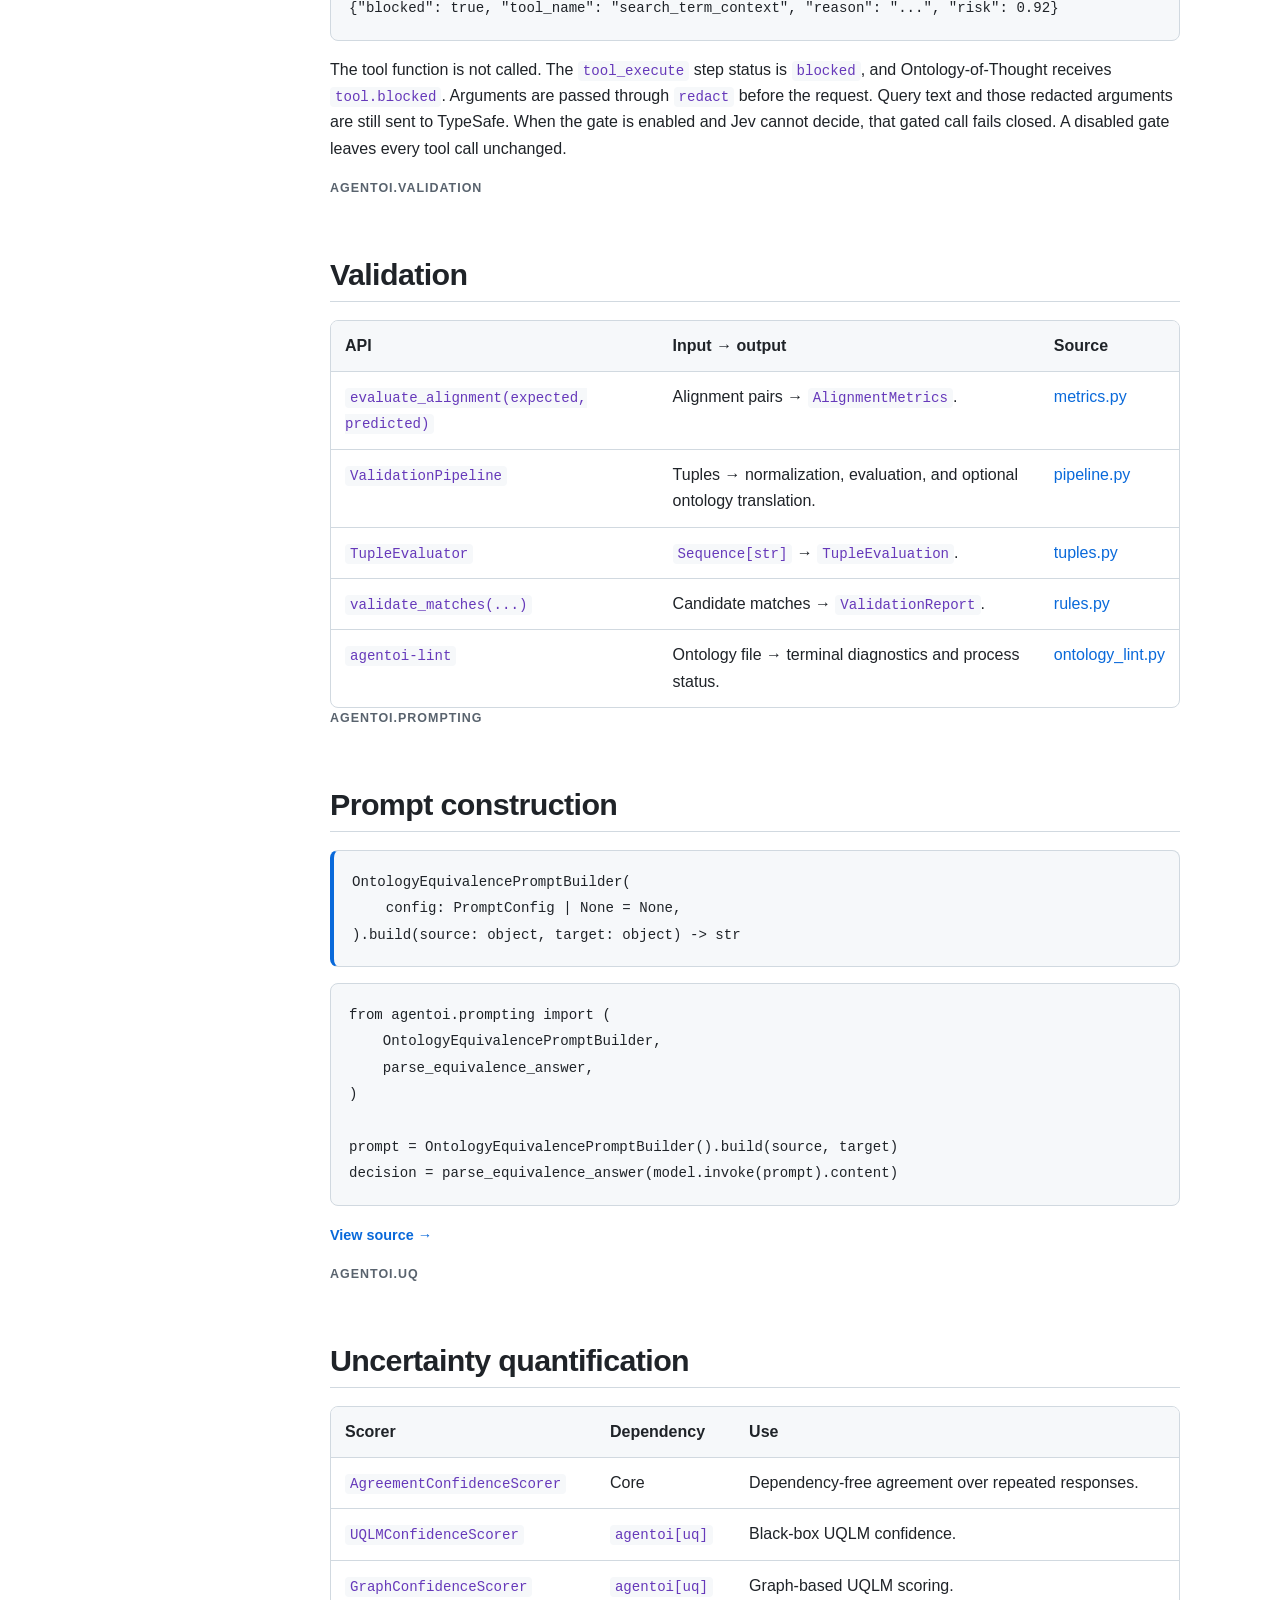
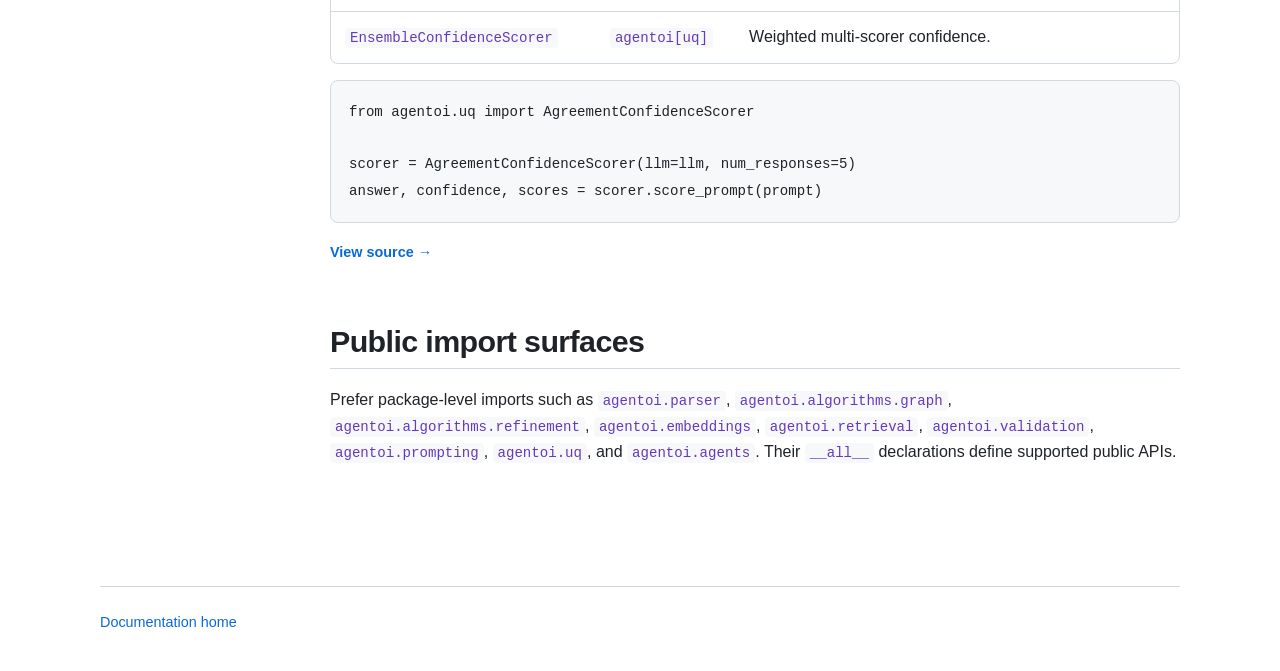
==== commit 4bbb20c9: "Document the shingle checksum between the hot hash and the Harness. Co-authored-by: Cursor <cursorag" ====
--- a/api.html
+++ b/api.html
@@ -52,6 +52,7 @@
 workspace = OntologyWorkspace("ontology.owl", refine=True)
 matches = workspace.search("freshwater temperature", top_k=8)
 answer = workspace.ask("Which concepts describe freshwater temperature?")</code></pre>
+      <p>After the exact question hash misses, a checksum of three-word shingles on each remembered answer can name the last concept on that path and skip retrieval. The overlap must be at least 0.75 and lead the next answer by 0.15. A question with fewer than 4 shingles continues into the Harness. <a class="source-link" href="https://github.com/lamng3/agentoi/blob/master/src/agentoi/memory/signature.py">signature.py</a></p>
       <p><span class="badge">OWL/RDF path</span><span class="badge">Natural language</span><span class="badge">Cached graph</span> <a class="source-link" href="https://github.com/lamng3/agentoi/blob/master/src/agentoi/workspace.py">View source →</a></p>
     </section>
 
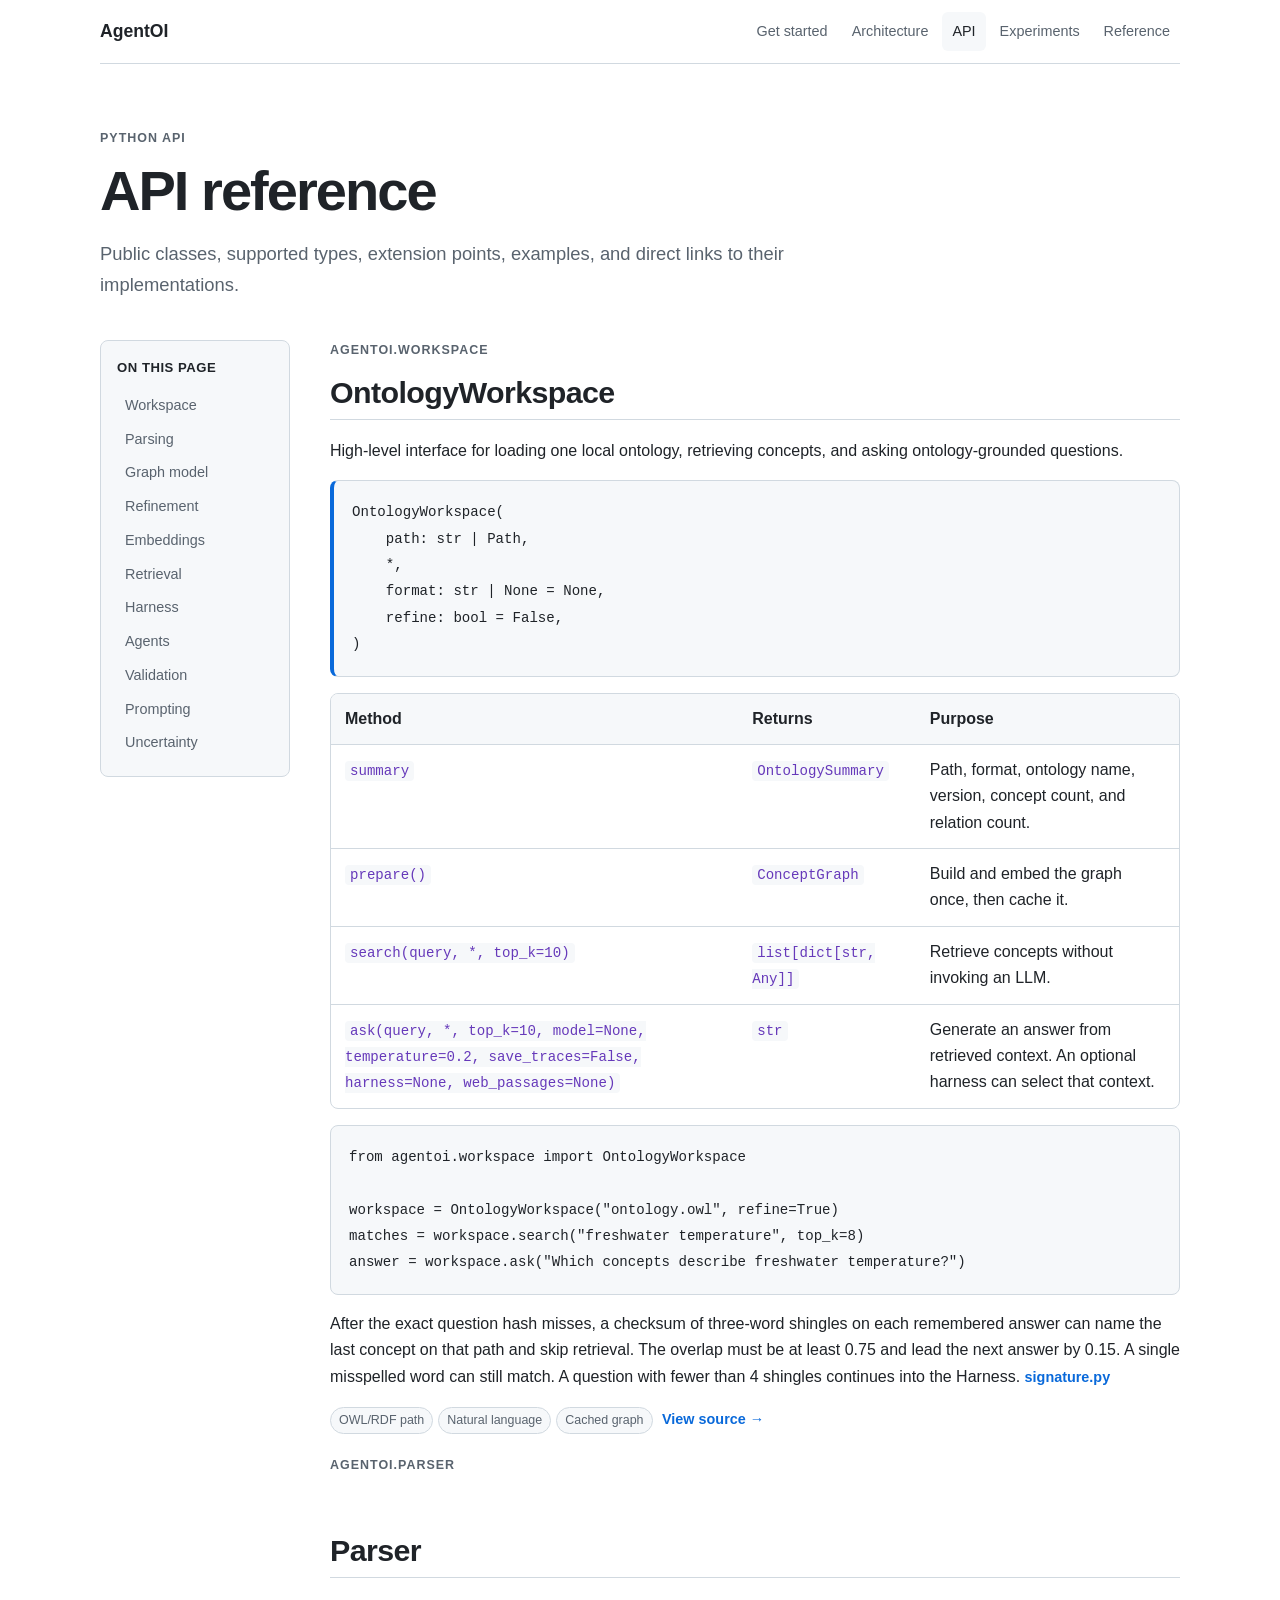
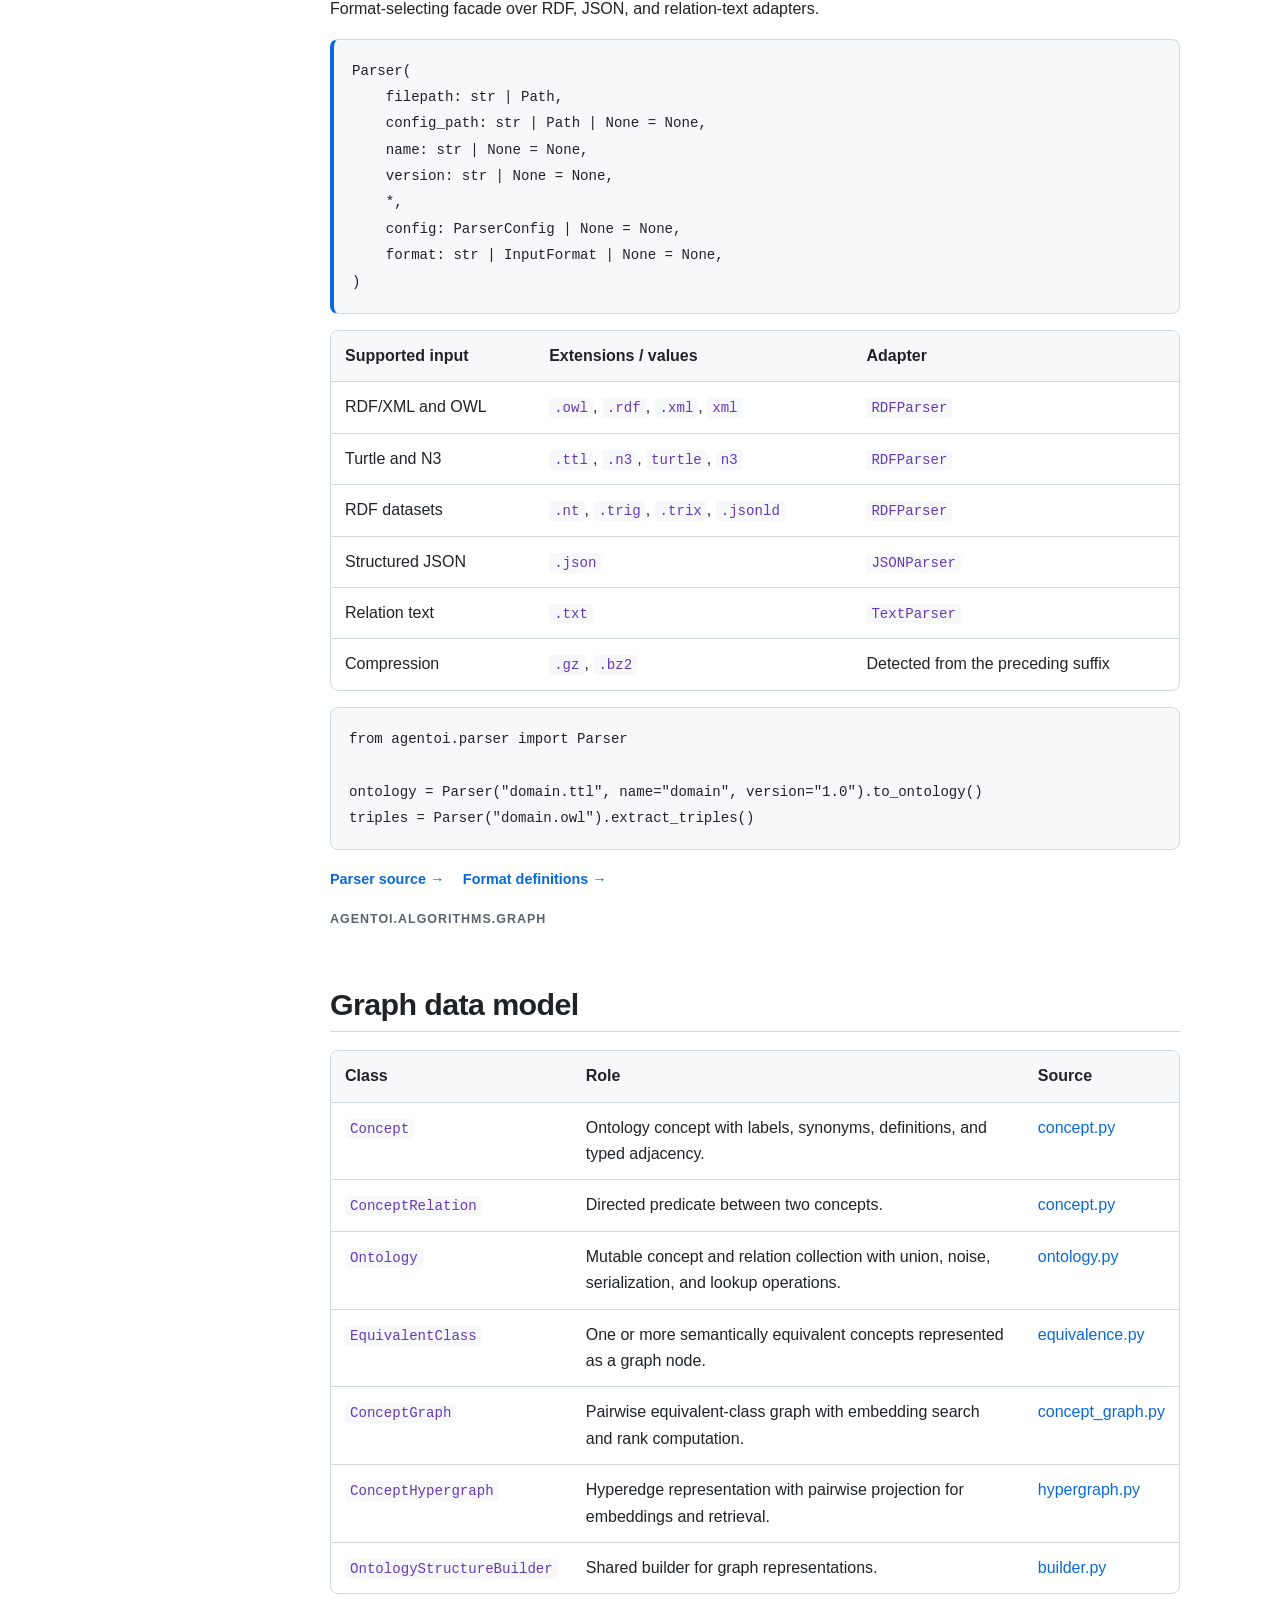
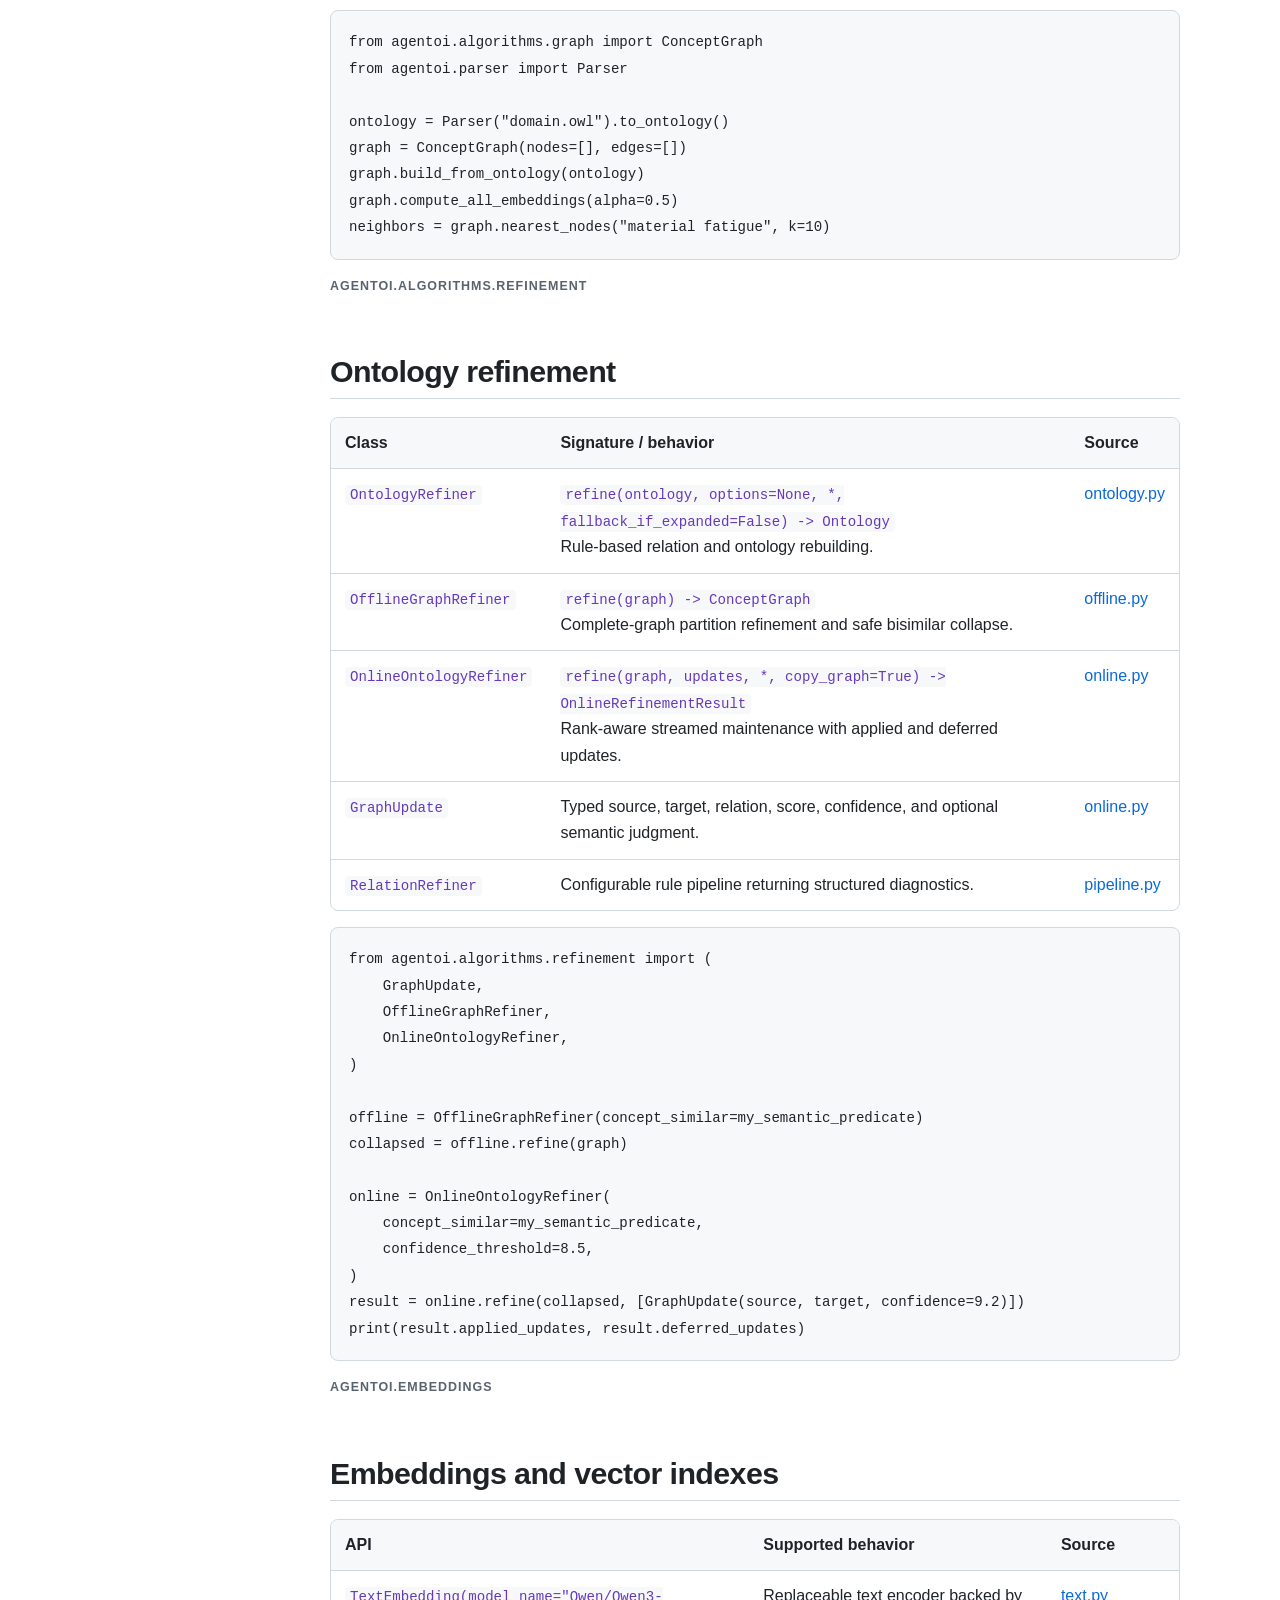
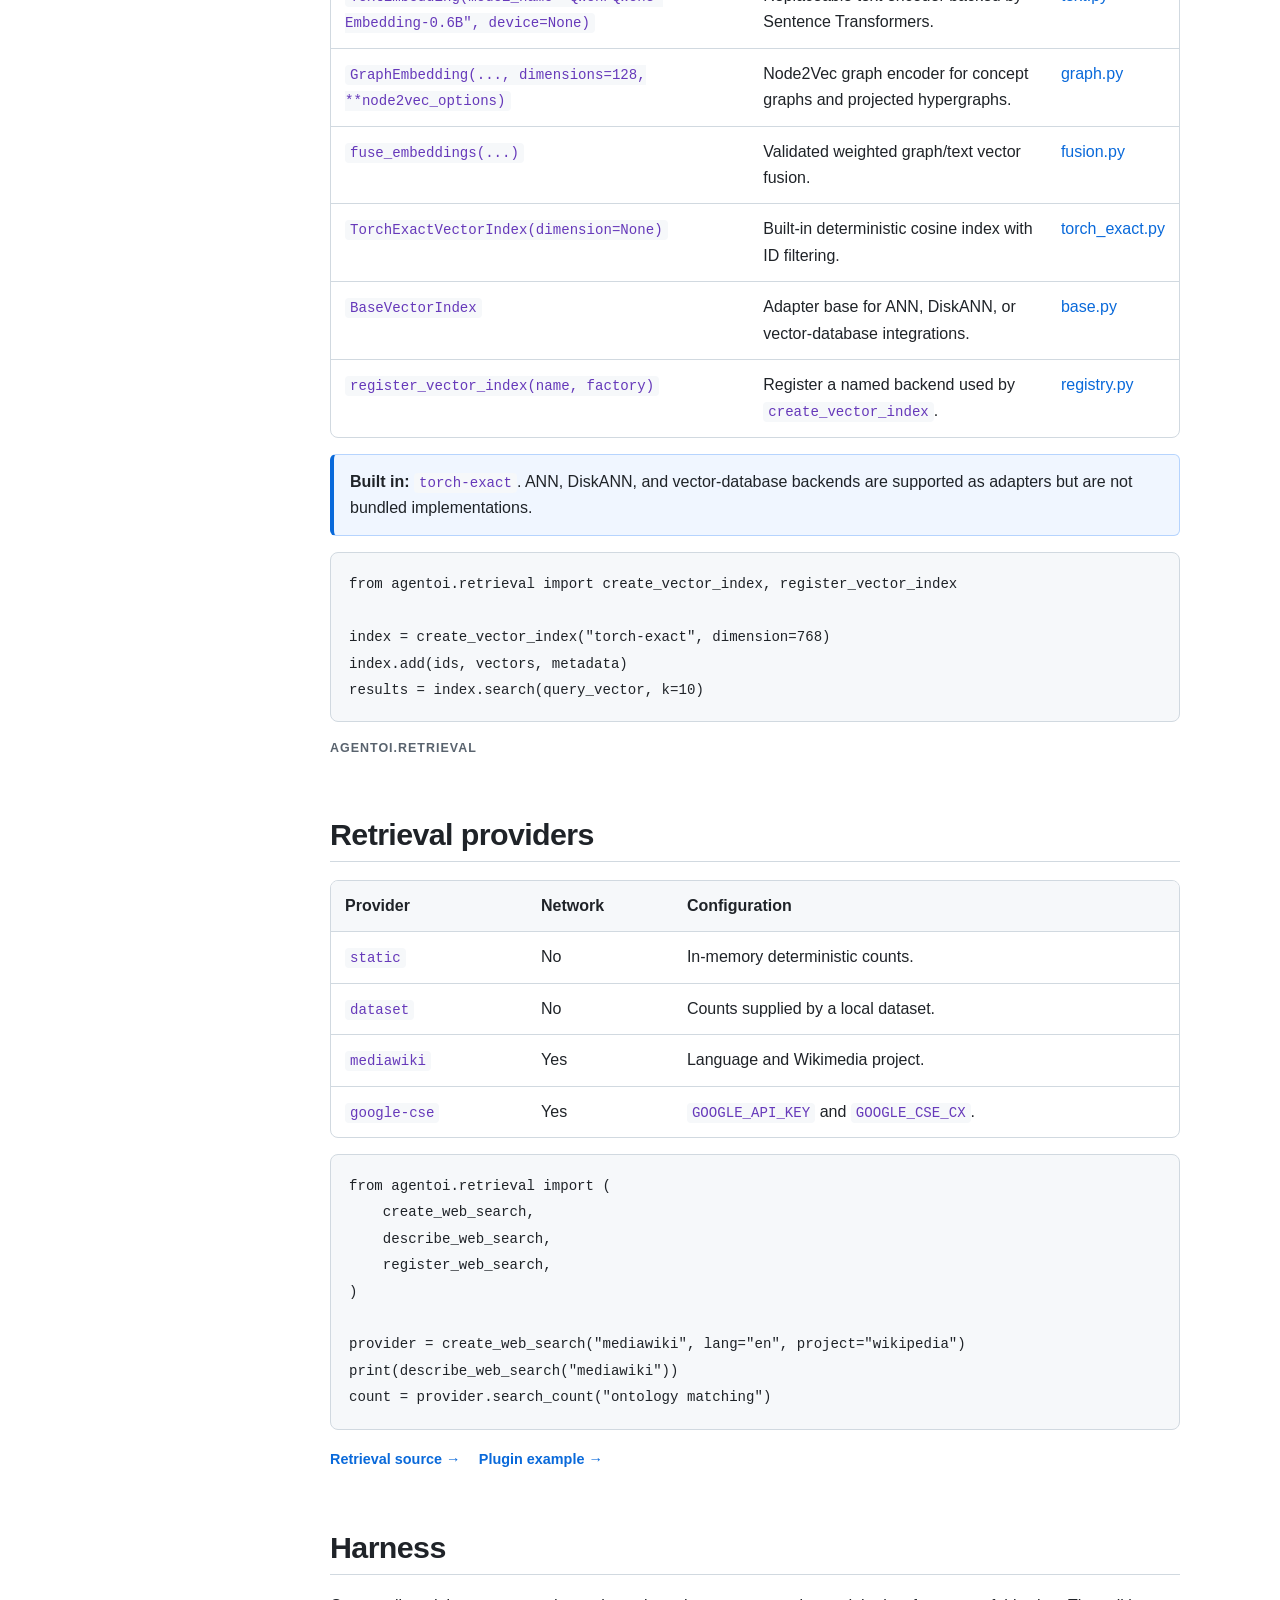
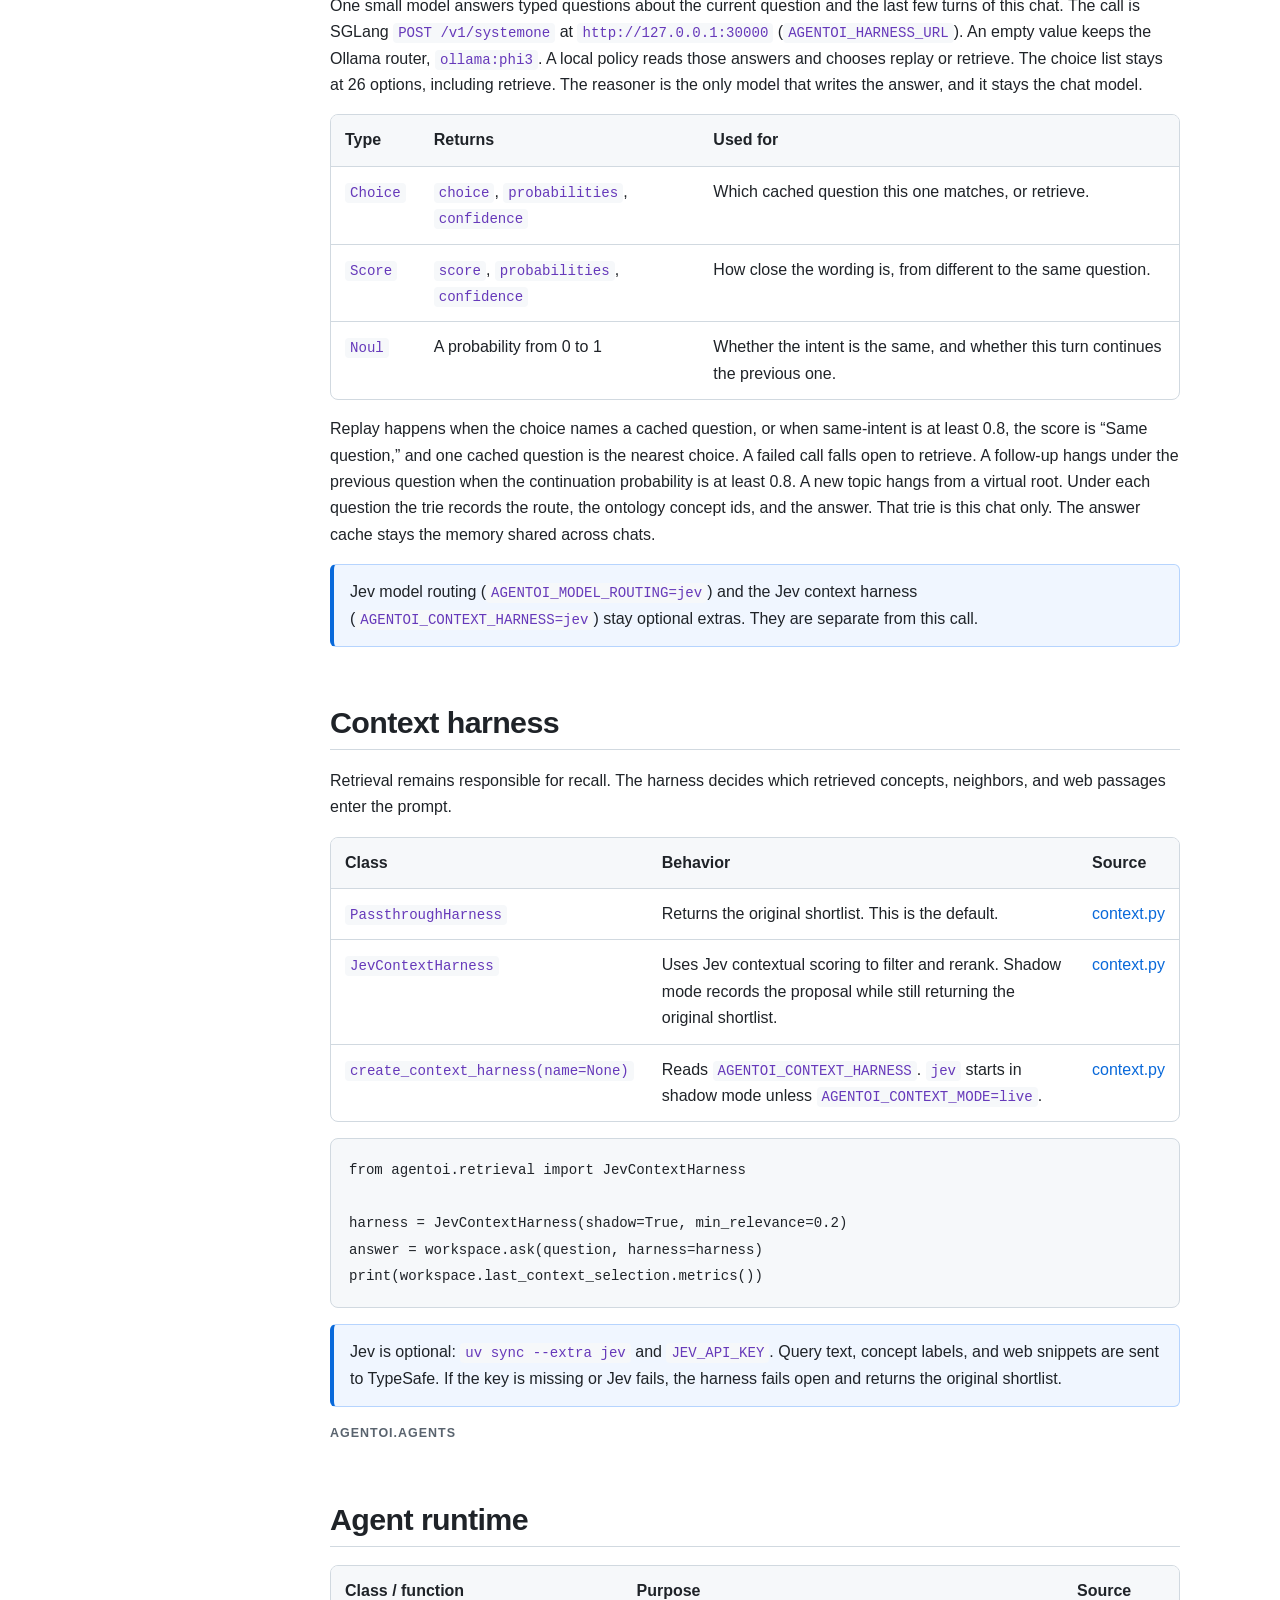
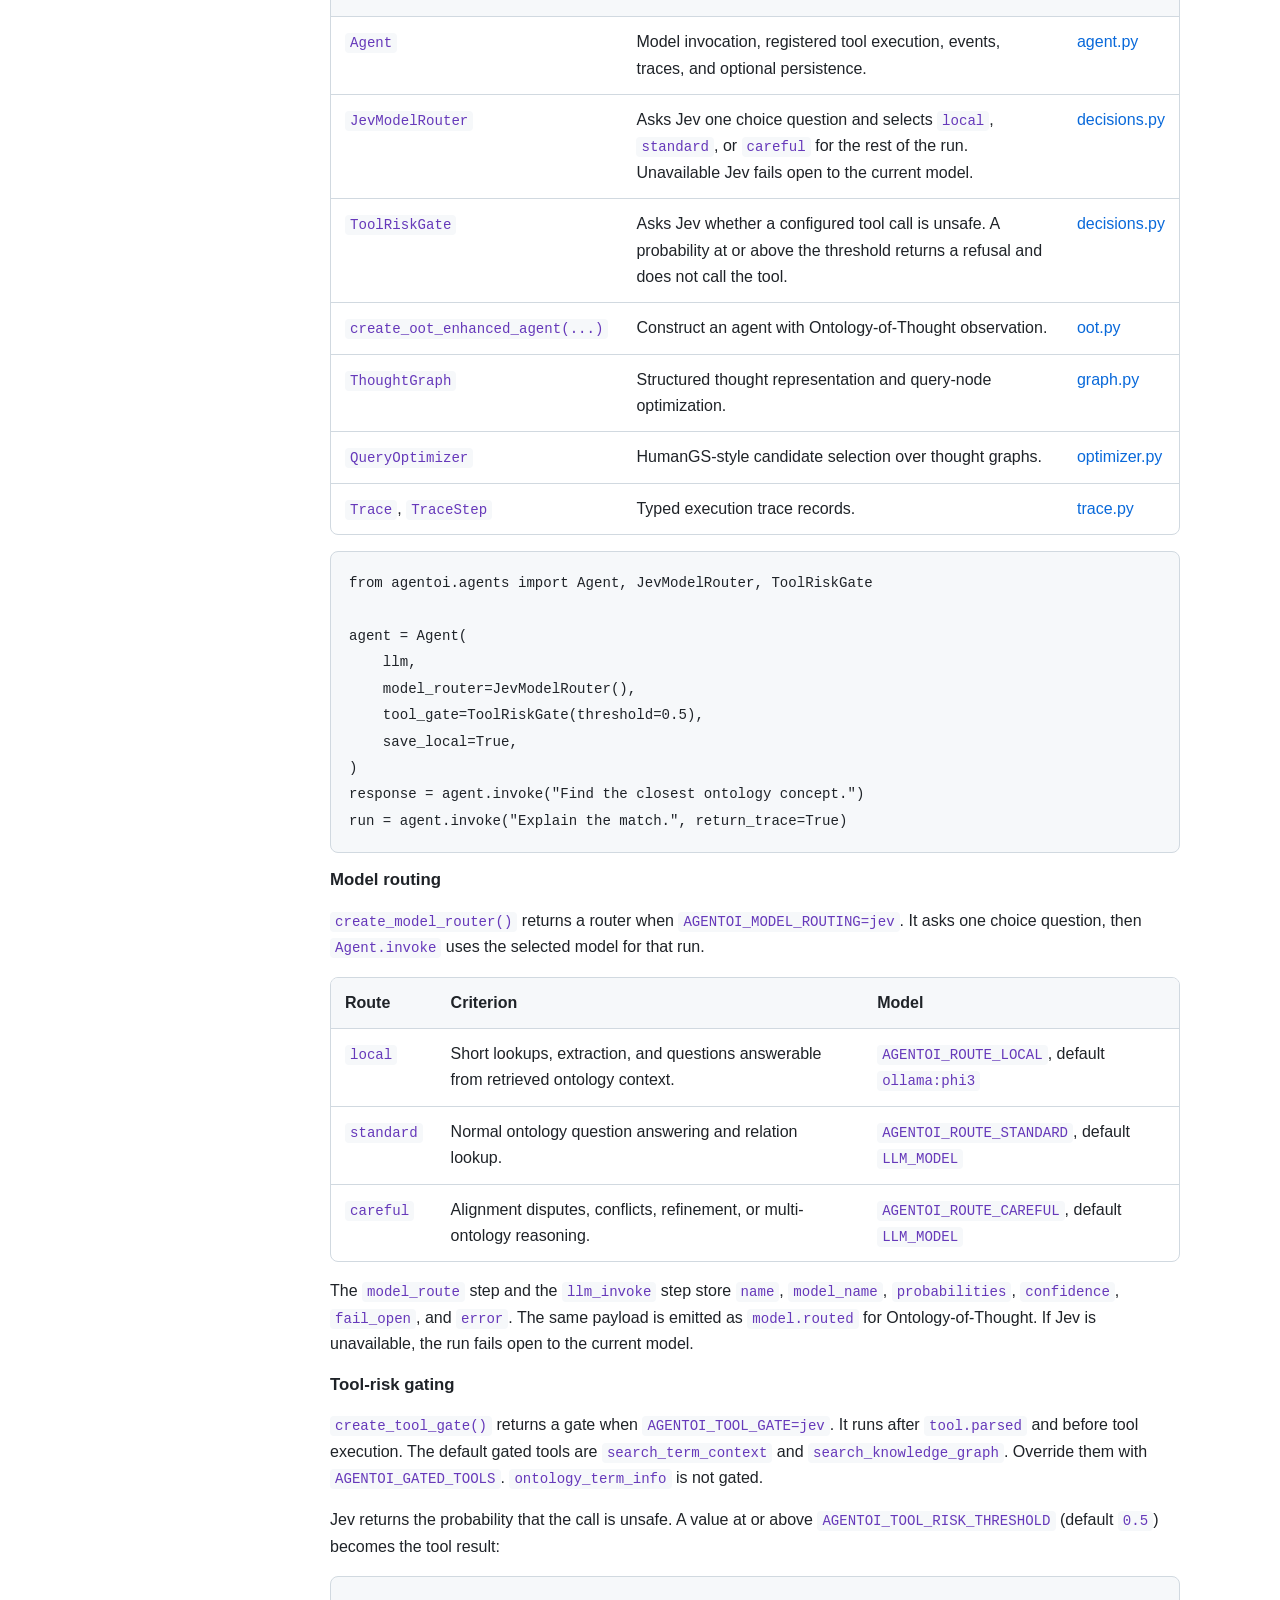
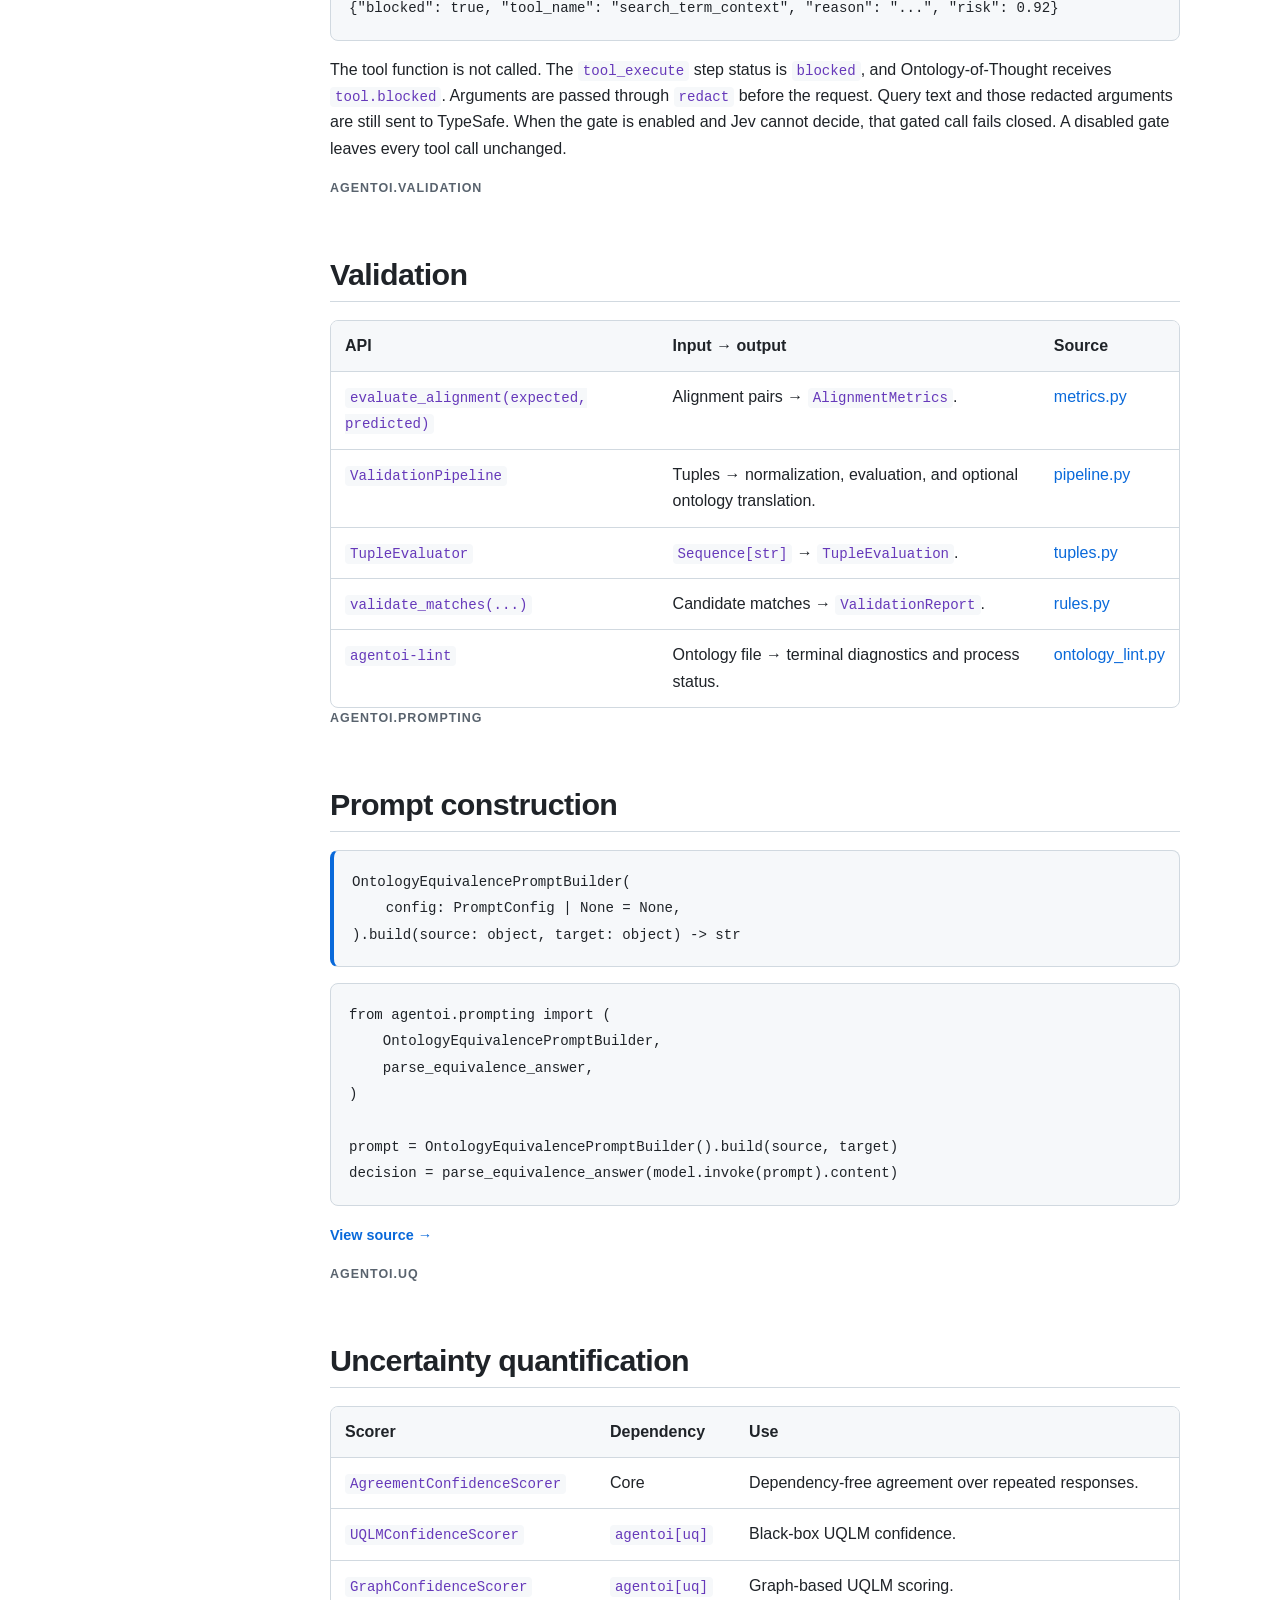
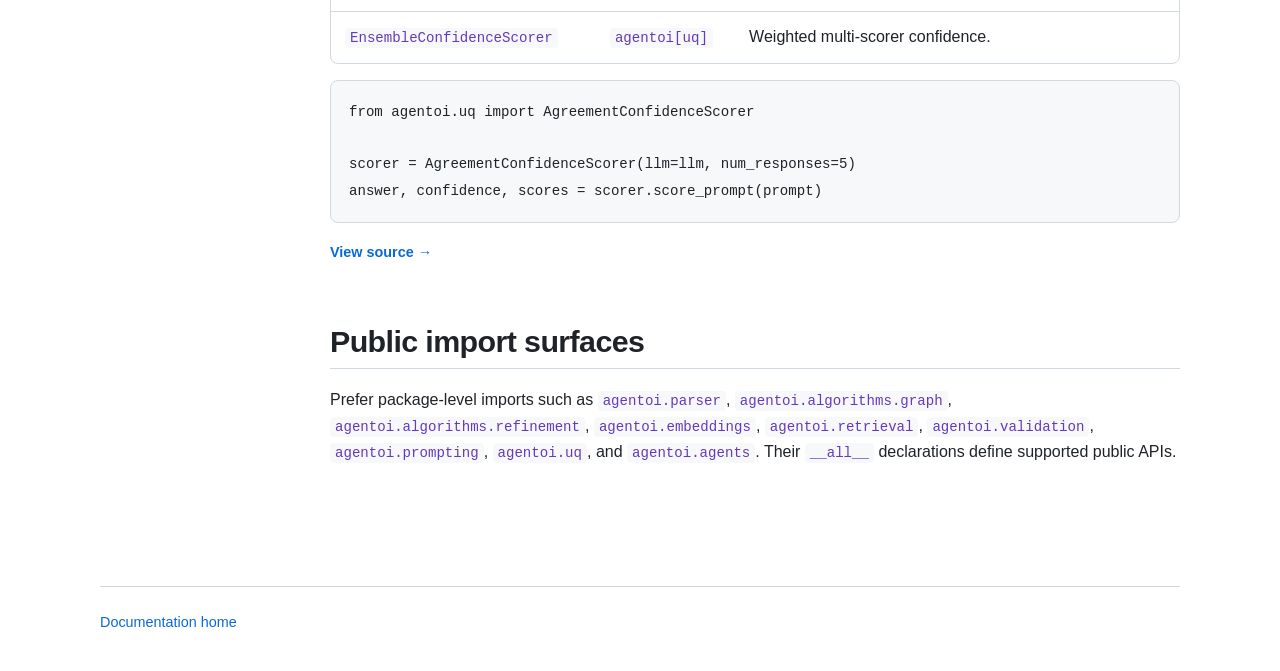
==== commit 888c3bff: "Note that one misspelled word can still match a remembered definition. Co-authored-by: Cursor <curso" ====
--- a/api.html
+++ b/api.html
@@ -52,7 +52,7 @@
 workspace = OntologyWorkspace("ontology.owl", refine=True)
 matches = workspace.search("freshwater temperature", top_k=8)
 answer = workspace.ask("Which concepts describe freshwater temperature?")</code></pre>
-      <p>After the exact question hash misses, a checksum of three-word shingles on each remembered answer can name the last concept on that path and skip retrieval. The overlap must be at least 0.75 and lead the next answer by 0.15. A question with fewer than 4 shingles continues into the Harness. <a class="source-link" href="https://github.com/lamng3/agentoi/blob/master/src/agentoi/memory/signature.py">signature.py</a></p>
+      <p>After the exact question hash misses, a checksum of three-word shingles on each remembered answer can name the last concept on that path and skip retrieval. The overlap must be at least 0.75 and lead the next answer by 0.15. A single misspelled word can still match. A question with fewer than 4 shingles continues into the Harness. <a class="source-link" href="https://github.com/lamng3/agentoi/blob/master/src/agentoi/memory/signature.py">signature.py</a></p>
       <p><span class="badge">OWL/RDF path</span><span class="badge">Natural language</span><span class="badge">Cached graph</span> <a class="source-link" href="https://github.com/lamng3/agentoi/blob/master/src/agentoi/workspace.py">View source →</a></p>
     </section>
 
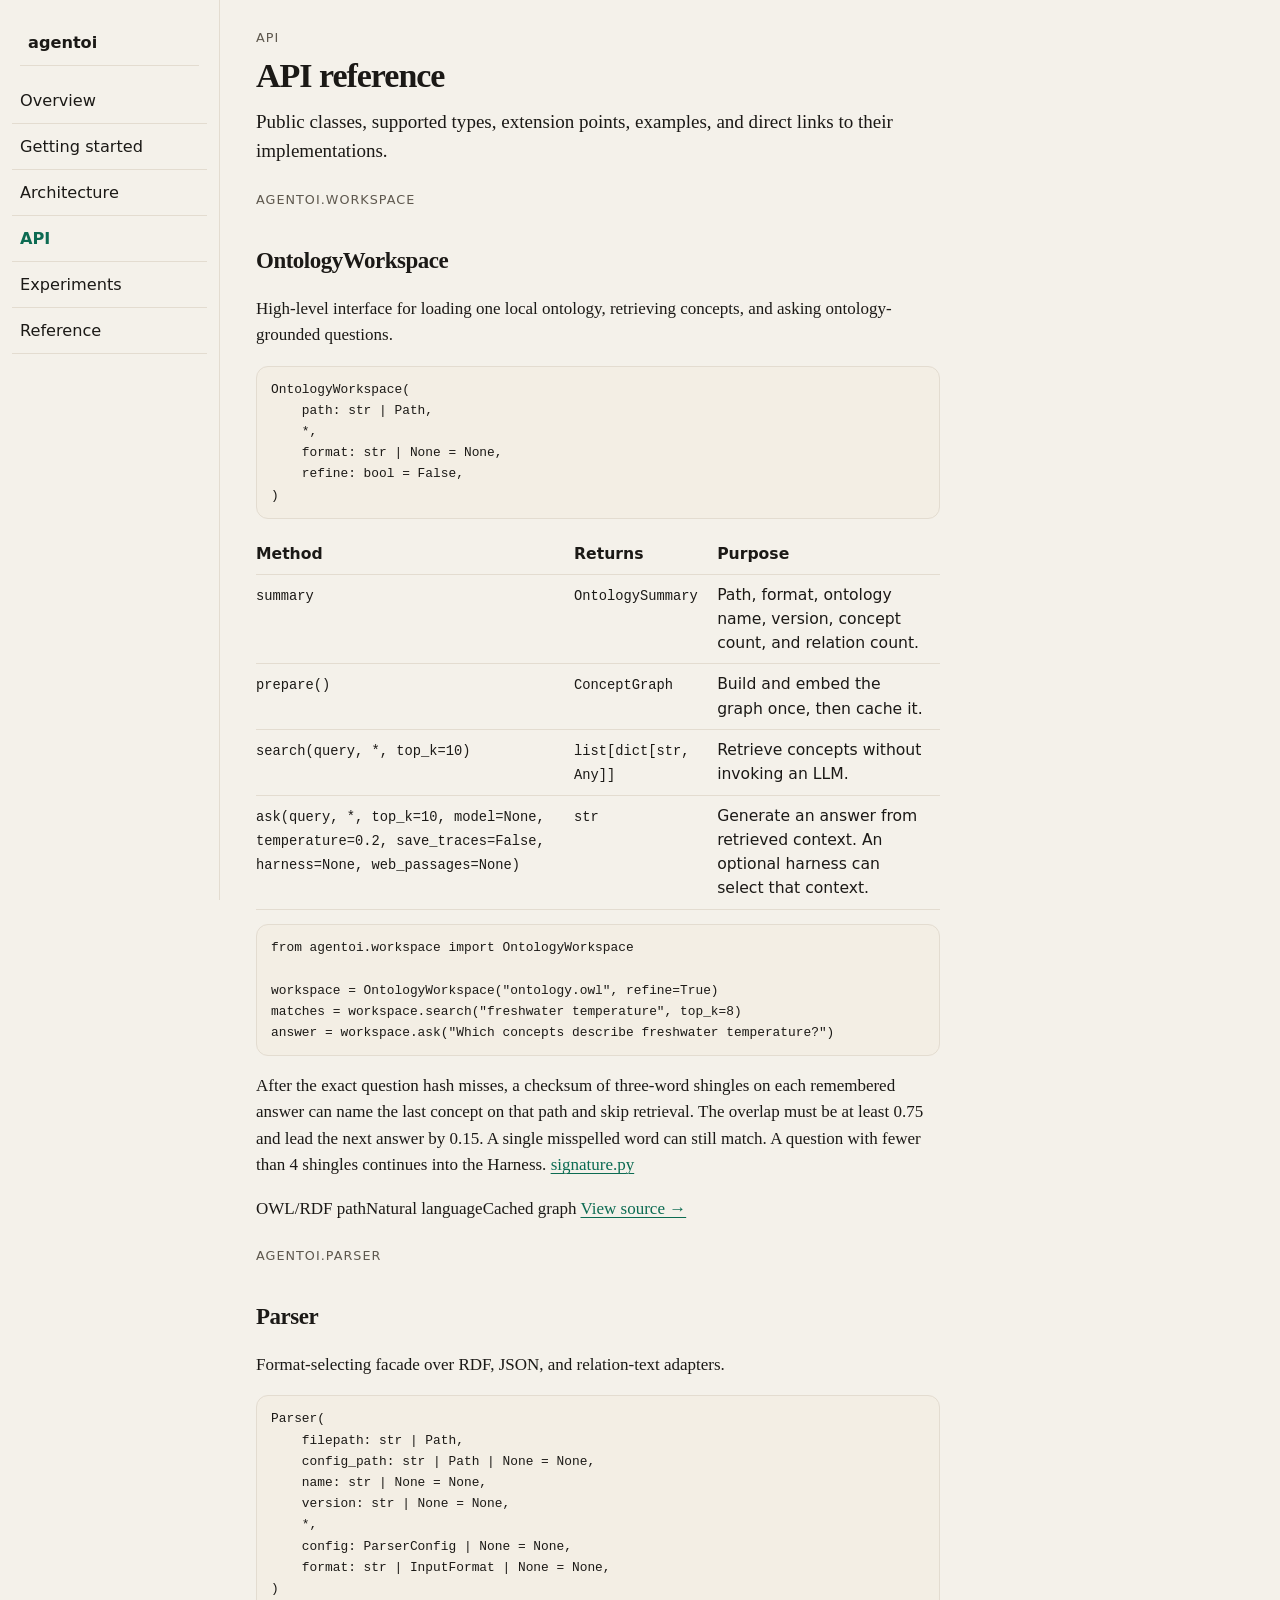
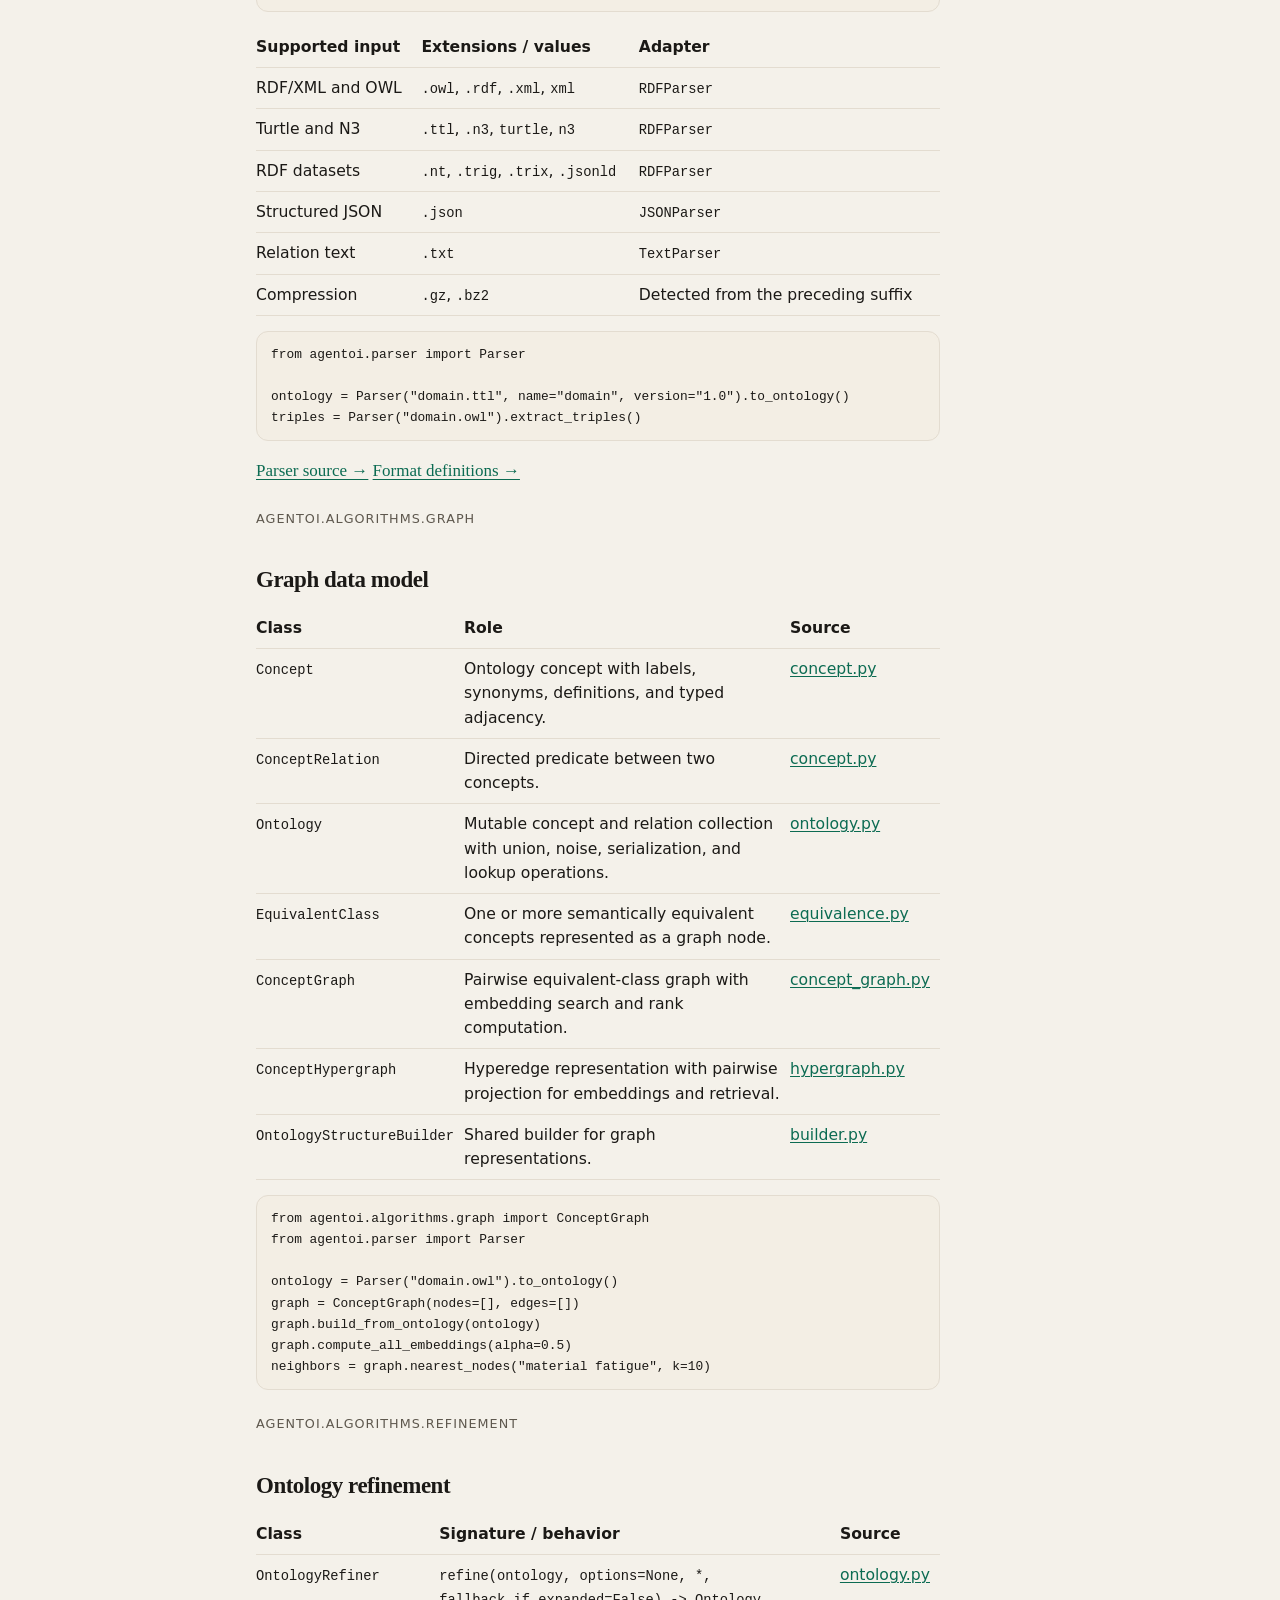
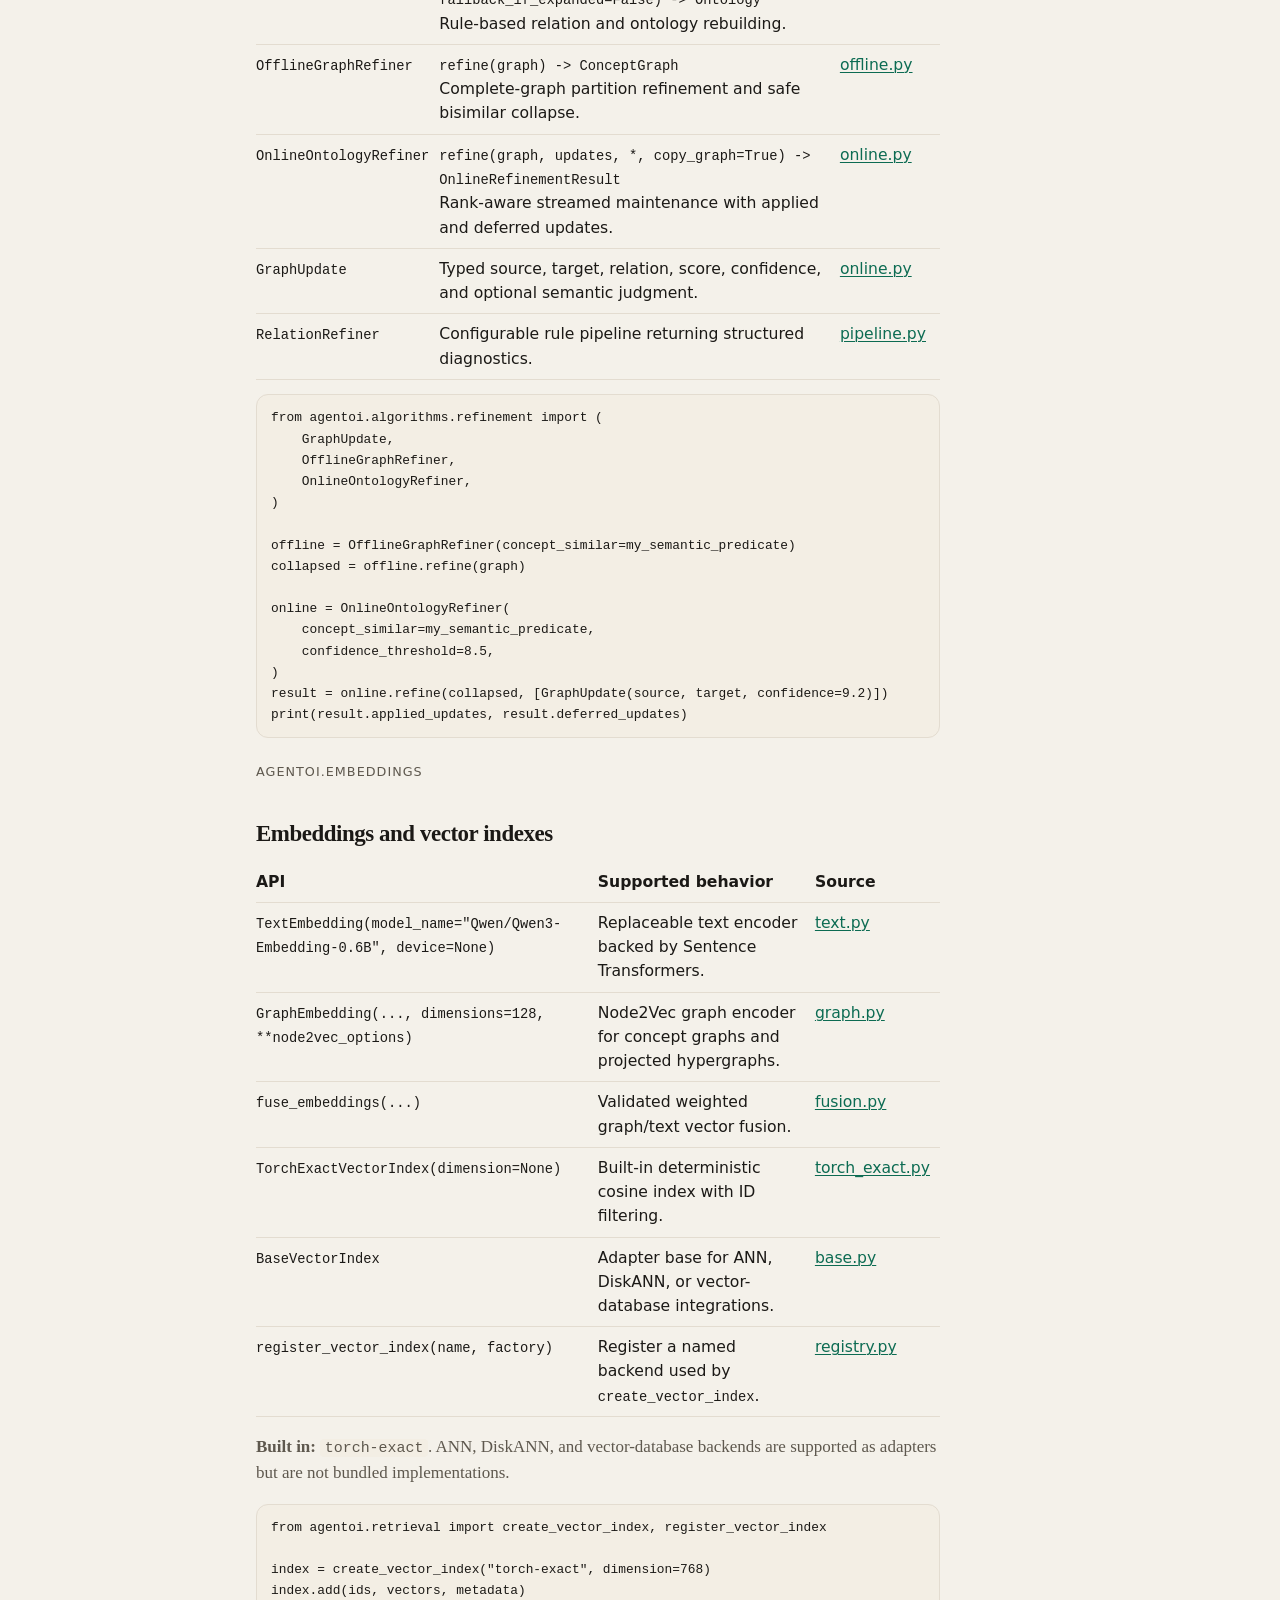
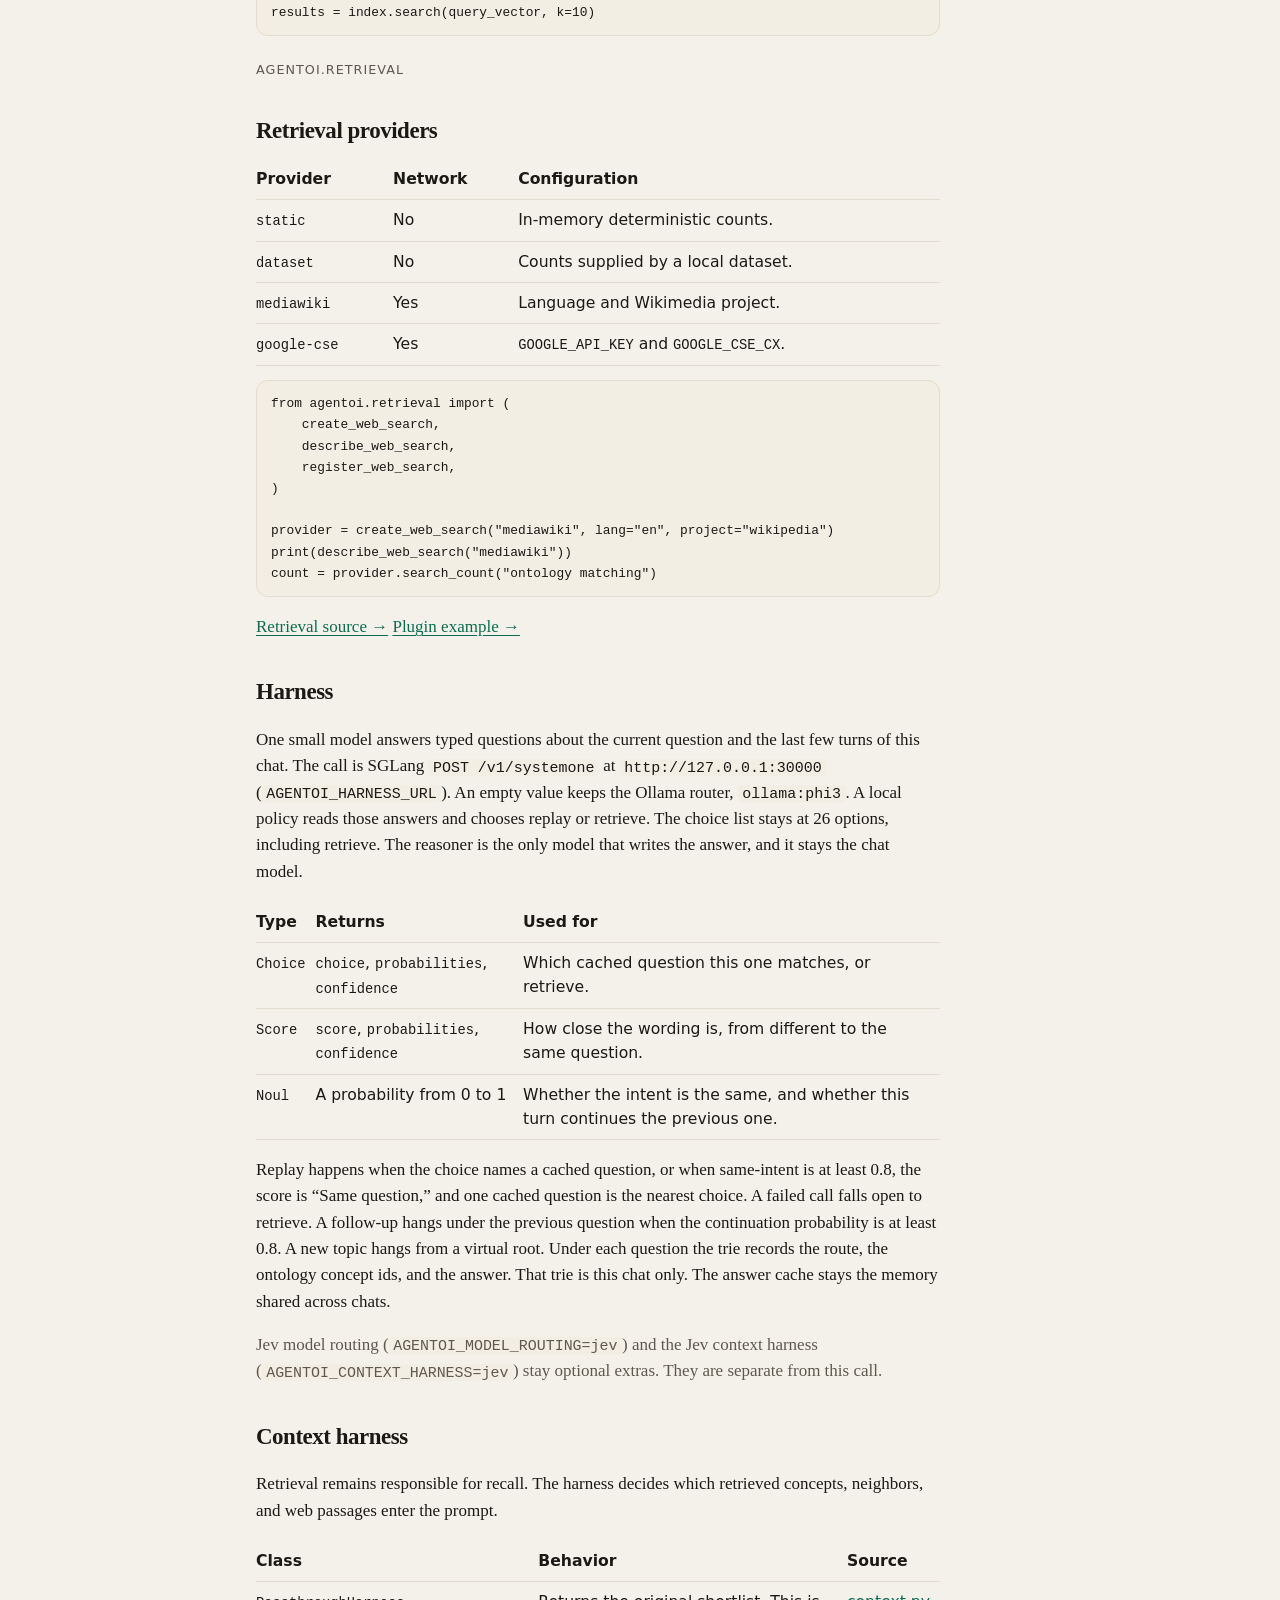
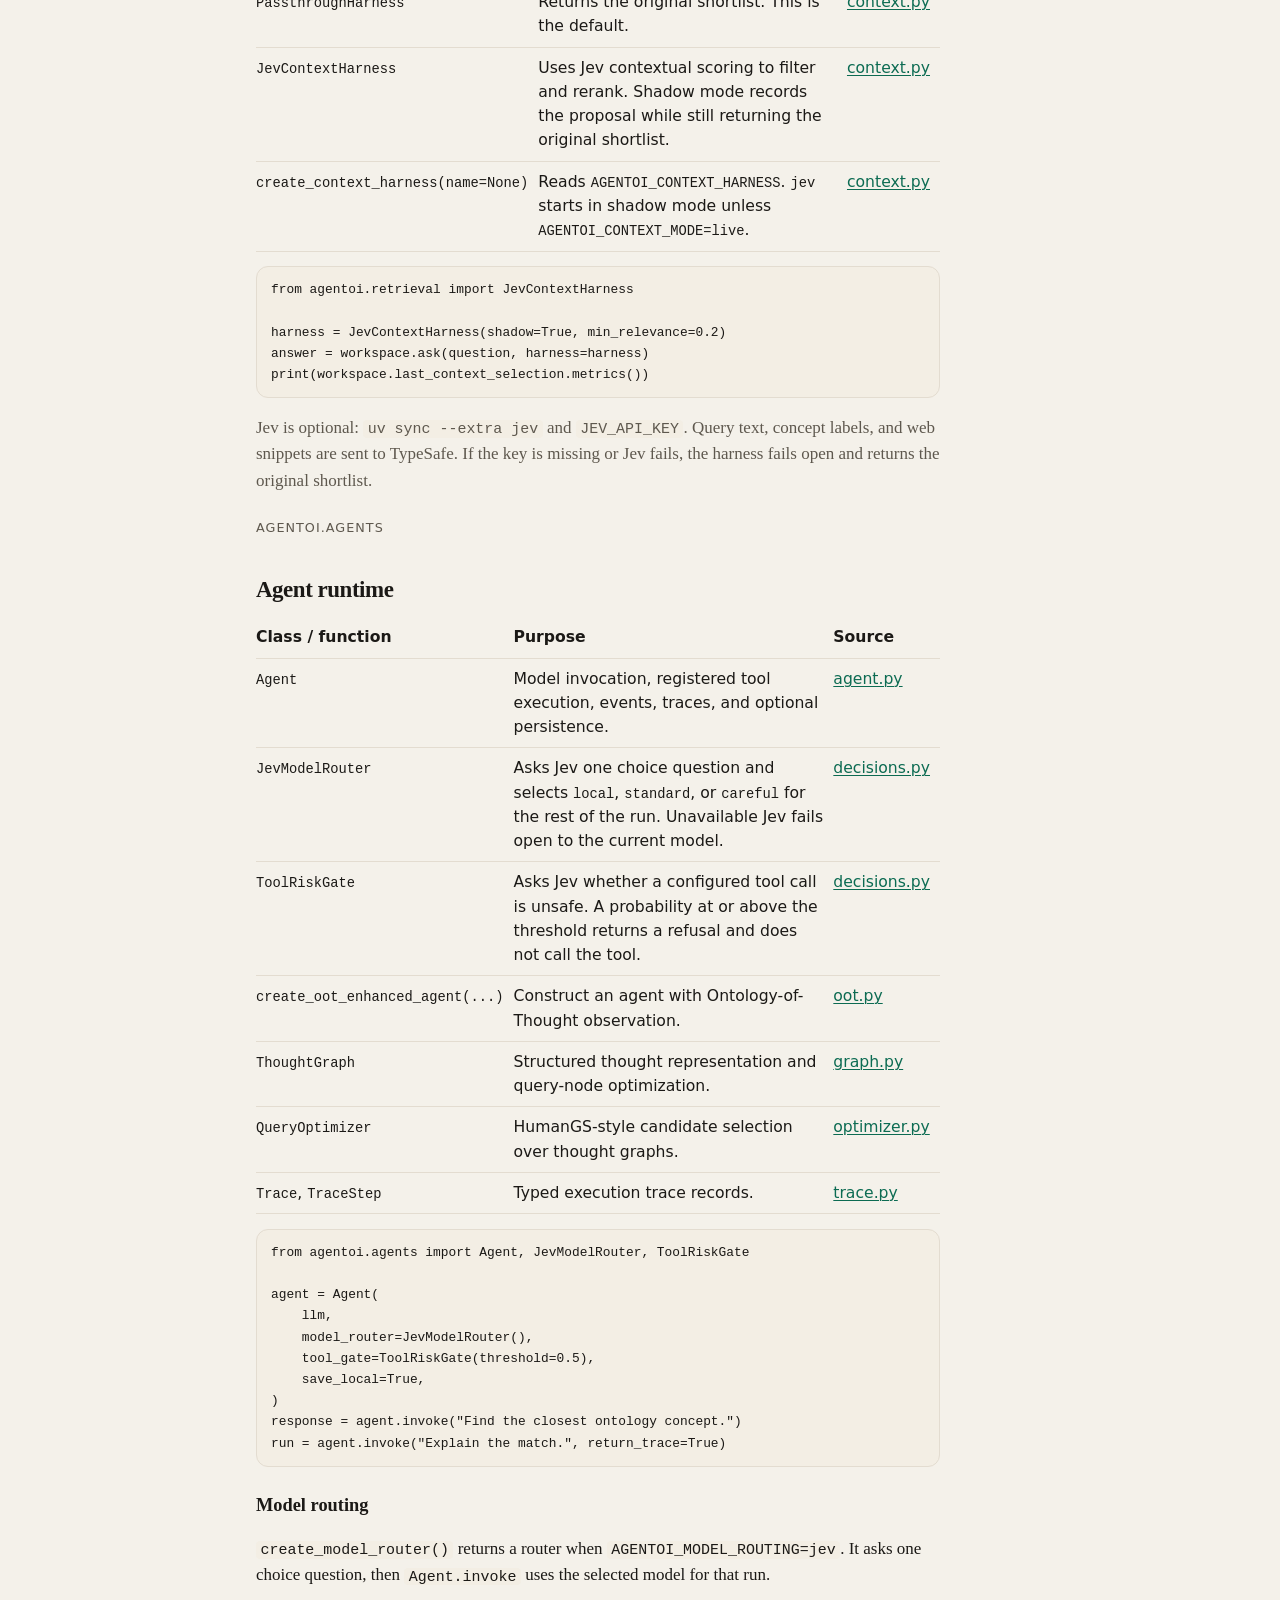
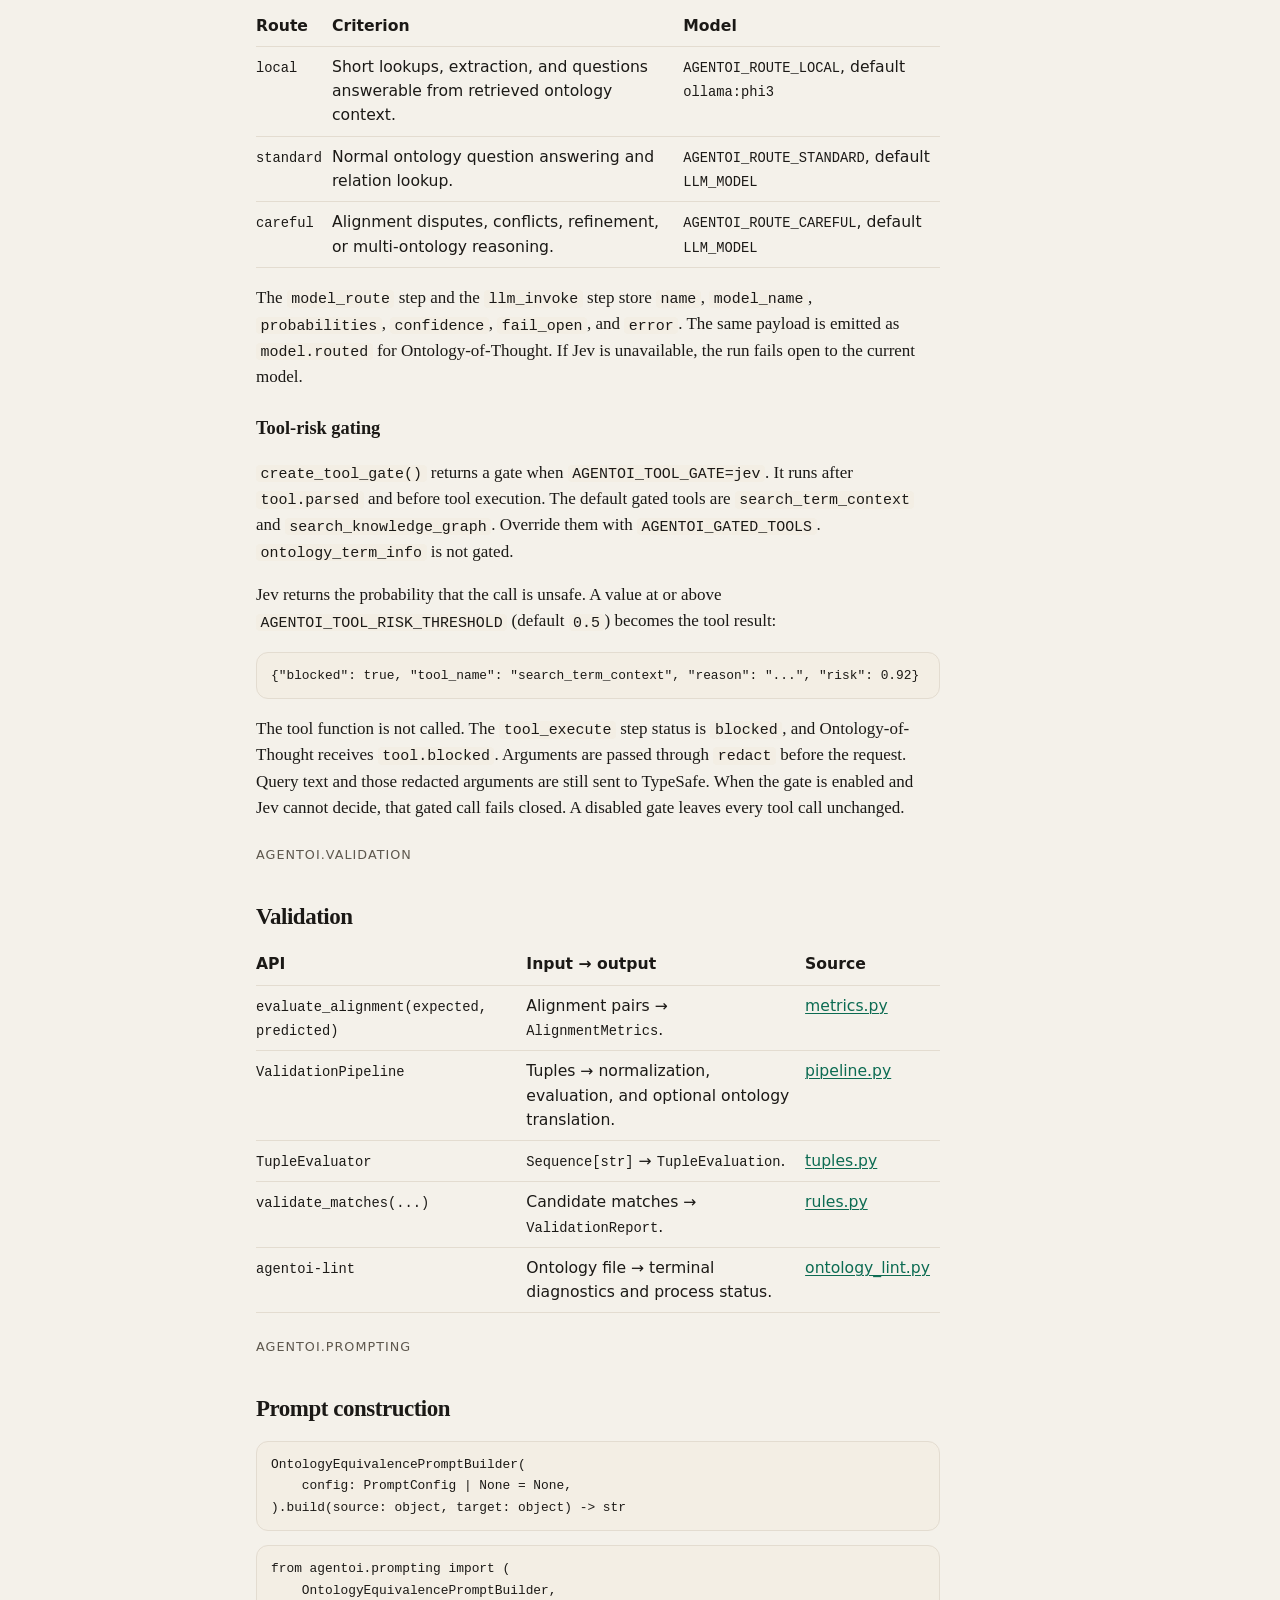
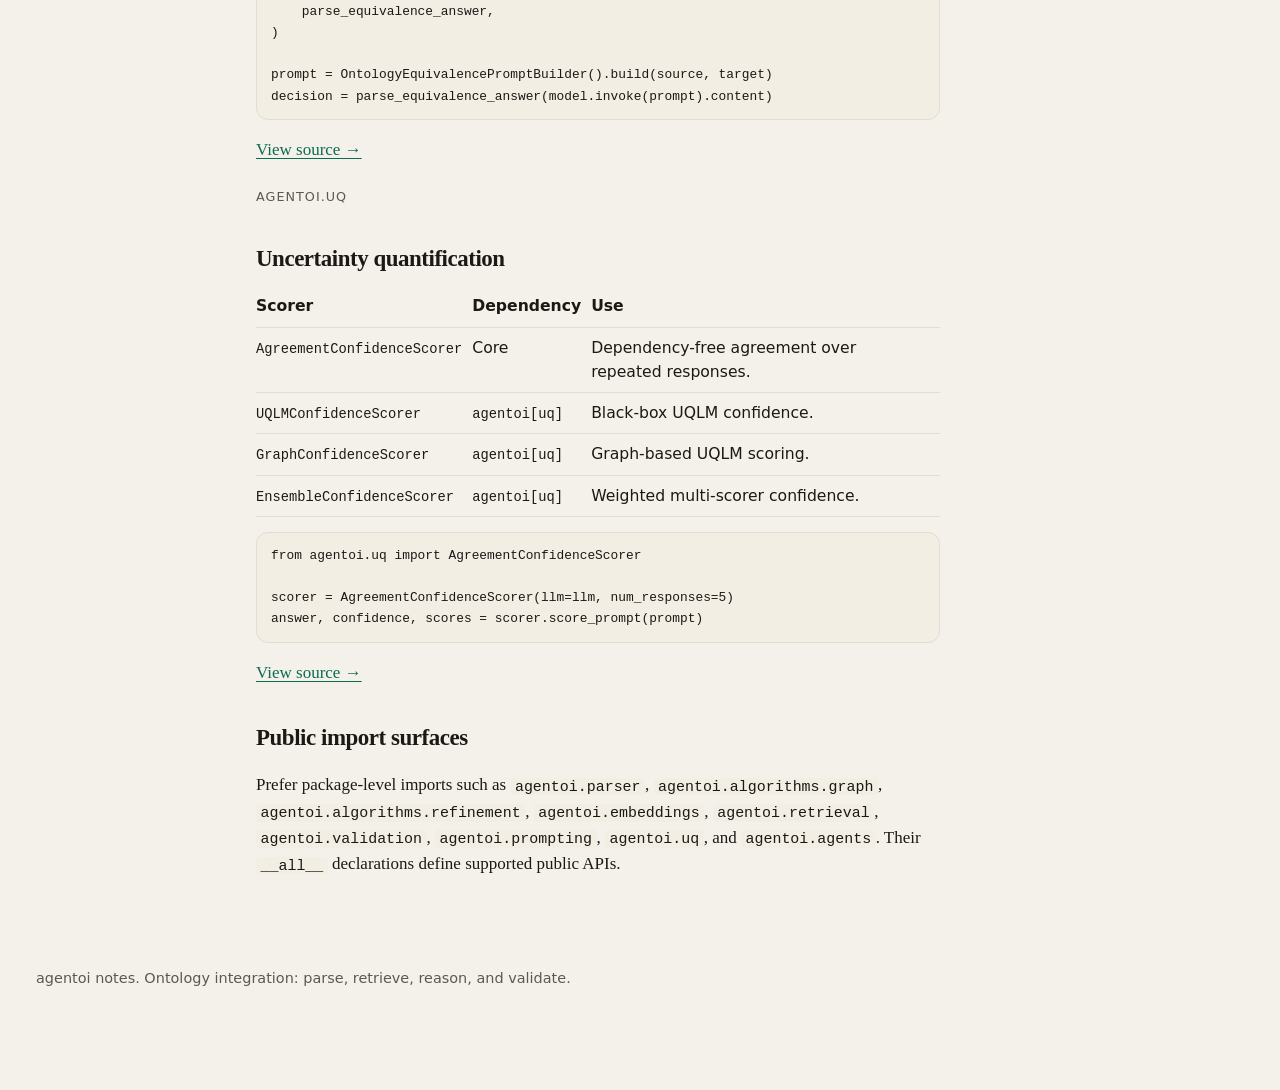
==== commit eb3125ab: "Use the simple notes layout for the agentoi docs. Co-authored-by: Cursor <cursoragent@cursor.com>" ====
--- a/api.html
+++ b/api.html
@@ -1,36 +1,28 @@
-<!doctype html>
+<!DOCTYPE html>
 <html lang="en">
 <head>
-  <meta charset="utf-8">
-  <meta name="viewport" content="width=device-width, initial-scale=1">
-  <title>API Reference · AgentOI</title>
-  <link rel="stylesheet" href="styles.css?v=2">
+<meta charset="utf-8">
+<meta name="viewport" content="width=device-width, initial-scale=1">
+<title>API reference — agentoi</title>
+<meta name="description" content="Public classes and the calls they expose.">
+<link rel="stylesheet" href="styles.css">
 </head>
 <body>
-  <header><a href="index.html"><strong>AgentOI</strong></a><nav><a href="getting-started.html">Get started</a><a href="architecture.html">Architecture</a><a class="active" href="api.html">API</a><a href="experiments.html">Experiments</a><a href="reference.html">Reference</a></nav></header>
-  <main>
-    <p class="eyebrow">Python API</p>
-    <h1>API reference</h1>
-    <p class="lede">Public classes, supported types, extension points, examples, and direct links to their implementations.</p>
-
-    <div class="api-layout">
-      <aside class="api-index" aria-label="API table of contents">
-        <strong>On this page</strong>
-        <a href="#workspace">Workspace</a>
-        <a href="#parsing">Parsing</a>
-        <a href="#graphs">Graph model</a>
-        <a href="#refinement">Refinement</a>
-        <a href="#embeddings">Embeddings</a>
-        <a href="#retrieval">Retrieval</a>
-        <a href="#harness">Harness</a>
-        <a href="#agents">Agents</a>
-        <a href="#validation">Validation</a>
-        <a href="#prompting">Prompting</a>
-        <a href="#uq">Uncertainty</a>
-      </aside>
-      <div class="api-content">
-
-    <section id="workspace" class="api-section">
+<a class="skip" href="#content">Skip to content</a>
+<header class="top">
+  <a class="brand" href="index.html">agentoi</a>
+  <label class="nav-button" for="nav-toggle">Menu</label>
+</header>
+<input id="nav-toggle" class="nav-toggle" type="checkbox">
+<div class="layout">
+<nav class="nav">
+<a class="brand-desk" href="index.html">agentoi</a><a href="index.html">Overview</a><a href="getting-started.html">Getting started</a><a href="architecture.html">Architecture</a><a href="api.html" aria-current="page">API</a><a href="experiments.html">Experiments</a><a href="reference.html">Reference</a>
+</nav>
+<main id="content">
+<p class="kicker">API</p>
+<h1>API reference</h1>
+<p class="lede">Public classes, supported types, extension points, examples, and direct links to their implementations.</p>
+<section id="workspace" class="api-section">
       <p class="eyebrow">agentoi.workspace</p>
       <h2>OntologyWorkspace</h2>
       <p>High-level interface for loading one local ontology, retrieving concepts, and asking ontology-grounded questions.</p>
@@ -293,9 +285,8 @@
 
     <h2>Public import surfaces</h2>
     <p>Prefer package-level imports such as <code>agentoi.parser</code>, <code>agentoi.algorithms.graph</code>, <code>agentoi.algorithms.refinement</code>, <code>agentoi.embeddings</code>, <code>agentoi.retrieval</code>, <code>agentoi.validation</code>, <code>agentoi.prompting</code>, <code>agentoi.uq</code>, and <code>agentoi.agents</code>. Their <code>__all__</code> declarations define supported public APIs.</p>
-      </div>
-    </div>
-  </main>
-  <footer><a href="index.html">Documentation home</a></footer>
+</main>
+</div>
+<footer class="site">agentoi notes. Ontology integration: parse, retrieve, reason, and validate.</footer>
 </body>
 </html>
--- a/styles.css
+++ b/styles.css
@@ -1,539 +1,318 @@
 :root {
-  color-scheme: light;
-  --text: #1f2328;
-  --muted: #59636e;
-  --background: #ffffff;
-  --surface: #f6f8fa;
-  --border: #d1d9e0;
-  --accent: #0969da;
-  --accent-dark: #0550ae;
-}
-
-* {
-  box-sizing: border-box;
-}
-
-html {
-  scroll-behavior: smooth;
-}
+  --bg: #f4f1ea;
+  --paper: #fffcf7;
+  --ink: #1b1916;
+  --muted: #5e584e;
+  --line: #e3dcd0;
+  --accent: #0c6b52;
+  --accent-ink: #084838;
+  --today-bg: #e5f3ec;
+  --today-ink: #0d4a36;
+  --next-bg: #f8efe0;
+  --next-ink: #6a4a12;
+  --read-bg: #e8eef6;
+  --read-ink: #1d3a5f;
+  --code: #f3eee4;
+  --shadow: 0 1px 0 rgba(28, 25, 21, 0.04);
+  font-size: 17px;
+}
+
+* { box-sizing: border-box; }
+
+html { scroll-behavior: smooth; }
 
 body {
   margin: 0;
-  color: var(--text);
-  background: var(--background);
-  font: 16px/1.65 -apple-system, BlinkMacSystemFont, "Segoe UI", Helvetica, Arial, sans-serif;
-}
-
-header,
-main,
-footer {
-  width: min(1080px, calc(100% - 40px));
-  margin-inline: auto;
-}
-
-header {
+  background: var(--bg);
+  color: var(--ink);
+  font-family: "Iowan Old Style", "Palatino Linotype", Palatino, Georgia, serif;
+  line-height: 1.55;
+}
+
+a { color: var(--accent); text-decoration-thickness: 1px; text-underline-offset: 0.15em; }
+a:hover { color: var(--accent-ink); }
+
+.skip {
+  position: absolute;
+  left: -999px;
+  top: 0;
+}
+.skip:focus { left: 8px; top: 8px; background: var(--paper); padding: 8px; z-index: 5; }
+
+.top {
   position: sticky;
   top: 0;
-  z-index: 10;
+  z-index: 2;
   display: flex;
   align-items: center;
-  justify-content: space-between;
-  min-height: 64px;
-  gap: 24px;
-  border-bottom: 1px solid var(--border);
-  background: rgba(255, 255, 255, 0.96);
-}
-
-header > a:first-child,
-header > strong {
-  color: var(--text);
-  font-size: 1.1rem;
-  font-weight: 650;
-}
-
-nav {
-  display: flex;
-  flex-wrap: wrap;
-  gap: 4px;
-}
-
-nav a {
-  padding: 8px 10px;
-  color: var(--muted);
-  border-radius: 6px;
-  font-size: 0.9rem;
-}
-
-nav a:hover,
-nav a.active {
-  color: var(--text);
-  background: var(--surface);
-}
-
-a {
-  color: var(--accent);
+  gap: 12px;
+  padding: 12px 16px;
+  background: rgba(244, 241, 234, 0.94);
+  border-bottom: 1px solid var(--line);
+  backdrop-filter: blur(8px);
+}
+
+.brand {
+  font-family: ui-sans-serif, system-ui, sans-serif;
+  font-weight: 700;
+  letter-spacing: -0.03em;
+  color: var(--ink);
   text-decoration: none;
-}
-
-a:hover {
-  color: var(--accent-dark);
-  text-decoration: underline;
-}
-
-a:focus-visible {
-  outline: 2px solid var(--accent);
-  outline-offset: 2px;
+  font-size: 1.05rem;
+}
+
+.nav-toggle { display: none; }
+
+.nav-button {
+  margin-left: auto;
+  font-family: ui-sans-serif, system-ui, sans-serif;
+  font-size: 0.85rem;
+  border: 1px solid var(--line);
+  background: var(--paper);
+  border-radius: 999px;
+  padding: 6px 12px;
+  cursor: pointer;
+}
+
+.nav {
+  display: none;
+  position: absolute;
+  top: 100%;
+  left: 0;
+  right: 0;
+  background: var(--paper);
+  border-bottom: 1px solid var(--line);
+  padding: 8px 12px 16px;
+  max-height: 70vh;
+  overflow: auto;
+}
+
+.nav a {
+  display: block;
+  padding: 10px 8px;
+  color: var(--ink);
+  text-decoration: none;
+  font-family: ui-sans-serif, system-ui, sans-serif;
+  font-size: 0.95rem;
+  border-bottom: 1px solid var(--line);
+}
+
+.nav a[aria-current="page"] { color: var(--accent); font-weight: 650; }
+
+@media (max-width: 959px) {
+  #nav-toggle:checked ~ .layout .nav {
+    display: block;
+    position: static;
+    max-height: none;
+    border-bottom: 1px solid var(--line);
+  }
+}
+
+.search {
+  display: block;
+  width: calc(100% - 16px);
+  margin: 8px;
+  padding: 10px 12px;
+  border: 1px solid var(--line);
+  border-radius: 10px;
+  font: inherit;
+  font-family: ui-sans-serif, system-ui, sans-serif;
+  font-size: 1rem;
+  background: var(--bg);
+}
+
+.layout {
+  display: block;
 }
 
 main {
-  min-height: calc(100vh - 180px);
-  padding: 64px 0;
-}
-
-.hero {
-  padding-top: 72px;
-}
-
-.hero-layout {
-  display: grid;
-  grid-template-columns: minmax(0, 1.2fr) minmax(320px, 0.8fr);
-  align-items: center;
-  gap: 56px;
-}
-
-.eyebrow {
-  margin: 0 0 12px;
-  color: var(--muted);
-  font-size: 0.78rem;
-  font-weight: 650;
+  max-width: 40rem;
+  margin: 0 auto;
+  padding: 28px 18px 72px;
+}
+
+.kicker {
+  font-family: ui-sans-serif, system-ui, sans-serif;
+  font-size: 0.75rem;
   letter-spacing: 0.08em;
   text-transform: uppercase;
+  color: var(--muted);
+  margin: 0 0 8px;
 }
 
 h1 {
-  max-width: 820px;
-  margin: 0 0 18px;
-  color: var(--text);
-  font-size: clamp(2.4rem, 6vw, 4.2rem);
-  font-weight: 650;
-  line-height: 1.08;
-  letter-spacing: -0.035em;
-}
-
-main:not(.hero) h1 {
-  font-size: clamp(2.3rem, 5vw, 3.5rem);
-}
+  font-size: 2rem;
+  line-height: 1.15;
+  letter-spacing: -0.03em;
+  margin: 0 0 12px;
+}
+
+.lede { font-size: 1.12rem; margin-top: 0; }
 
 h2 {
-  margin: 56px 0 18px;
-  padding-bottom: 8px;
-  border-bottom: 1px solid var(--border);
-  font-size: clamp(1.45rem, 3vw, 1.9rem);
-  font-weight: 600;
-  line-height: 1.25;
+  font-size: 1.35rem;
   letter-spacing: -0.02em;
+  margin: 2rem 0 0.6rem;
+  scroll-margin-top: 72px;
 }
 
 h3 {
-  margin: 0 0 8px;
-  font-size: 1.05rem;
-  line-height: 1.35;
-}
-
-p,
-li {
-  color: var(--text);
-}
-
-.lede {
-  max-width: 720px;
-  margin-bottom: 24px;
+  font-size: 1.08rem;
+  margin: 1.4rem 0 0.4rem;
+  scroll-margin-top: 72px;
+}
+
+p, li { overflow-wrap: anywhere; }
+
+.toc {
+  background: var(--paper);
+  border: 1px solid var(--line);
+  border-radius: 12px;
+  padding: 12px 14px;
+  margin: 18px 0 8px;
+  box-shadow: var(--shadow);
+}
+
+.toc strong {
+  display: block;
+  font-family: ui-sans-serif, system-ui, sans-serif;
+  font-size: 0.75rem;
+  letter-spacing: 0.06em;
+  text-transform: uppercase;
   color: var(--muted);
-  font-size: 1.15rem;
-}
-
-.actions {
-  display: flex;
-  flex-wrap: wrap;
-  gap: 10px;
-  margin-top: 26px;
-}
-
-.button {
-  display: inline-flex;
-  align-items: center;
-  min-height: 40px;
-  padding: 0 16px;
-  color: #ffffff;
-  border: 1px solid var(--accent);
-  border-radius: 6px;
-  background: var(--accent);
-  font-weight: 600;
-}
-
-.button:hover {
-  color: #ffffff;
-  background: var(--accent-dark);
-  text-decoration: none;
-}
-
-.button.secondary {
-  color: var(--text);
-  border-color: var(--border);
-  background: var(--background);
-}
-
-.button.secondary:hover {
-  color: var(--text);
-  background: var(--surface);
-}
-
-.terminal {
-  border: 1px solid var(--border);
-  border-radius: 8px;
-  background: var(--surface);
-  overflow: hidden;
-}
-
-.terminal::before {
-  display: block;
-  padding: 9px 14px;
-  color: var(--muted);
-  border-bottom: 1px solid var(--border);
-  content: "Quick start";
-  font-size: 0.8rem;
-  font-weight: 600;
-}
-
-.terminal pre {
-  margin: 0;
-  border: 0;
-  border-radius: 0;
-}
-
-.prompt {
-  color: #1a7f37;
-}
-
-.stats {
-  display: grid;
-  grid-template-columns: repeat(3, 1fr);
-  margin-top: 48px;
-  border: 1px solid var(--border);
-  border-radius: 8px;
-}
-
-.stat {
-  padding: 18px;
-  text-align: center;
-}
-
-.stat + .stat {
-  border-left: 1px solid var(--border);
-}
-
-.stat strong {
-  display: block;
-  font-size: 1rem;
-}
-
-.stat span {
-  color: var(--muted);
-  font-size: 0.85rem;
-}
-
-.grid,
-.flow {
-  display: grid;
-  grid-template-columns: repeat(auto-fit, minmax(220px, 1fr));
-  gap: 14px;
-}
-
-.flow {
-  grid-template-columns: repeat(4, 1fr);
-  counter-reset: flow;
-}
-
-.card {
-  padding: 20px;
-  color: inherit;
-  border: 1px solid var(--border);
-  border-radius: 8px;
-  background: var(--background);
-}
-
-a.card:hover {
-  color: inherit;
-  border-color: #8c959f;
-  background: var(--surface);
-  text-decoration: none;
-}
-
-.card p {
-  margin: 0;
-  color: var(--muted);
-}
-
-.card .number {
-  display: block;
-  margin-bottom: 18px;
-  color: var(--muted);
-  font: 600 0.72rem/1 ui-monospace, SFMono-Regular, Consolas, monospace;
-  letter-spacing: 0.06em;
-}
-
-.flow .card {
-  counter-increment: flow;
-}
-
-.flow .card::before {
-  display: block;
-  margin-bottom: 14px;
-  color: var(--muted);
-  content: counter(flow);
-  font: 600 0.8rem/1 ui-monospace, SFMono-Regular, Consolas, monospace;
+  margin-bottom: 6px;
+}
+
+.toc ol { margin: 0; padding-left: 1.2rem; }
+.toc li { margin: 4px 0; }
+.toc a { text-decoration: none; }
+
+.callout {
+  border-radius: 12px;
+  padding: 12px 14px;
+  margin: 14px 0;
+}
+
+.callout p:first-child { margin-top: 0; }
+.callout p:last-child { margin-bottom: 0; }
+
+.callout .label {
+  font-family: ui-sans-serif, system-ui, sans-serif;
+  font-size: 0.72rem;
+  letter-spacing: 0.08em;
+  text-transform: uppercase;
+  font-weight: 700;
+  display: block;
+  margin-bottom: 4px;
+}
+
+.callout.today { background: var(--today-bg); color: var(--today-ink); }
+.callout.next { background: var(--next-bg); color: var(--next-ink); }
+.callout.read { background: var(--read-bg); color: var(--read-ink); }
+
+pre {
+  background: var(--code);
+  border: 1px solid var(--line);
+  border-radius: 12px;
+  padding: 12px 14px;
+  overflow-x: auto;
+  font-size: 0.86rem;
+  line-height: 1.45;
 }
 
 code {
-  padding: 2px 5px;
-  color: #6639ba;
-  background: var(--surface);
+  font-family: "SF Mono", ui-monospace, Menlo, Consolas, monospace;
+  font-size: 0.88em;
+}
+
+p code, li code {
+  background: var(--code);
+  padding: 0.05em 0.3em;
   border-radius: 4px;
-  font-family: ui-monospace, SFMono-Regular, Consolas, monospace;
-  font-size: 0.88em;
-}
-
-pre {
-  overflow-x: auto;
-  padding: 18px;
-  color: var(--text);
-  border: 1px solid var(--border);
-  border-radius: 8px;
-  background: var(--surface);
-}
-
-pre code {
-  padding: 0;
-  color: inherit;
-  background: transparent;
 }
 
 table {
-  display: block;
-  width: 100%;
-  overflow-x: auto;
-  border: 1px solid var(--border);
-  border-radius: 8px;
-  border-spacing: 0;
-}
-
-tbody {
-  display: table;
   width: 100%;
   border-collapse: collapse;
-}
-
-th,
-td {
-  padding: 12px 14px;
-  border-bottom: 1px solid var(--border);
+  font-family: ui-sans-serif, system-ui, sans-serif;
+  font-size: 0.92rem;
+  display: block;
+  overflow-x: auto;
+}
+
+th, td {
   text-align: left;
   vertical-align: top;
-}
-
-tr:last-child th,
-tr:last-child td {
-  border-bottom: 0;
-}
-
-th {
-  background: var(--surface);
-  font-weight: 600;
-}
-
-.note {
-  padding: 14px 16px;
-  border: 1px solid #b6d4fe;
-  border-left: 4px solid var(--accent);
-  border-radius: 6px;
-  background: #f0f6ff;
-}
-
-.api-layout {
-  display: grid;
-  grid-template-columns: 190px minmax(0, 1fr);
-  align-items: start;
-  gap: 40px;
-  margin-top: 40px;
-}
-
-.api-index {
-  position: sticky;
-  top: 88px;
-  padding: 16px;
-  border: 1px solid var(--border);
-  border-radius: 8px;
-  background: var(--surface);
-}
-
-.api-index strong {
-  display: block;
-  margin-bottom: 10px;
-  font-size: 0.82rem;
-  letter-spacing: 0.04em;
+  border-bottom: 1px solid var(--line);
+  padding: 8px 10px 8px 0;
+}
+
+.cards { display: grid; gap: 10px; margin: 16px 0; }
+
+.card {
+  display: block;
+  background: var(--paper);
+  border: 1px solid var(--line);
+  border-radius: 12px;
+  padding: 12px 14px;
+  text-decoration: none;
+  color: inherit;
+}
+
+.card strong { display: block; color: var(--ink); }
+.card span { color: var(--muted); font-size: 0.95rem; }
+
+footer.site {
+  max-width: 40rem;
+  margin: 0 auto;
+  padding: 0 18px 40px;
+  color: var(--muted);
+  font-family: ui-sans-serif, system-ui, sans-serif;
+  font-size: 0.85rem;
+}
+
+#results { list-style: none; padding: 0; }
+#results li { margin: 8px 0; }
+
+@media (min-width: 960px) {
+  .nav-button { display: none; }
+  .layout { display: grid; grid-template-columns: 220px 1fr; }
+  .nav {
+    display: block;
+    position: sticky;
+    top: 0;
+    height: 100vh;
+    max-height: none;
+    overflow: auto;
+    border-right: 1px solid var(--line);
+    border-bottom: 0;
+    background: transparent;
+    padding: 20px 12px;
+  }
+  .top { display: none; }
+  .nav .brand-desk {
+    display: block;
+    font-family: ui-sans-serif, system-ui, sans-serif;
+    font-weight: 700;
+    color: var(--ink);
+    text-decoration: none;
+    margin: 0 8px 12px;
+  }
+  main, footer.site { margin: 0; max-width: 44rem; padding-left: 36px; padding-right: 28px; }
+  table { display: table; }
+}
+
+@media (max-width: 959px) {
+  .nav .brand-desk { display: none; }
+}
+
+img { max-width: 100%; height: auto; }
+.note { color: var(--muted); }
+.eyebrow {
+  font-family: ui-sans-serif, system-ui, sans-serif;
+  font-size: 0.75rem;
+  letter-spacing: 0.08em;
   text-transform: uppercase;
-}
-
-.api-index a {
-  display: block;
-  padding: 5px 8px;
   color: var(--muted);
-  border-radius: 5px;
-  font-size: 0.9rem;
-}
-
-.api-index a:hover {
-  color: var(--accent);
-  background: var(--background);
-  text-decoration: none;
-}
-
-.api-content {
-  min-width: 0;
-}
-
-.api-section {
-  scroll-margin-top: 80px;
-}
-
-.api-content > .api-section:first-child h2 {
-  margin-top: 0;
-}
-
-.signature {
-  border-left: 4px solid var(--accent);
-}
-
-.badge {
-  display: inline-block;
-  margin: 0 5px 5px 0;
-  padding: 2px 8px;
-  color: var(--muted);
-  border: 1px solid var(--border);
-  border-radius: 999px;
-  background: var(--surface);
-  font-size: 0.78rem;
-}
-
-.source-link {
-  display: inline-block;
-  margin-right: 14px;
-  font-size: 0.9rem;
-  font-weight: 600;
-}
-
-.diagram {
-  overflow-x: auto;
-  padding: 24px;
-  border: 1px solid var(--border);
-  border-radius: 8px;
-  background: var(--background);
-}
-
-.diagram .mermaid {
-  display: flex;
-  justify-content: center;
-  min-width: 720px;
-  margin: 0;
-  padding: 0;
-  border: 0;
-  background: transparent;
-}
-
-.diagram svg {
-  max-width: 100%;
-  height: auto;
-}
-
-.diagram-caption {
-  margin-top: 10px;
-  color: var(--muted);
-  font-size: 0.9rem;
-}
-
-footer {
-  margin-top: 40px;
-  padding: 24px 0 36px;
-  color: var(--muted);
-  border-top: 1px solid var(--border);
-  font-size: 0.9rem;
-}
-
-@media (max-width: 800px) {
-  header {
-    position: static;
-    align-items: flex-start;
-  }
-
-  .hero-layout {
-    grid-template-columns: 1fr;
-    gap: 36px;
-  }
-
-  .flow {
-    grid-template-columns: 1fr 1fr;
-  }
-
-  .api-layout {
-    grid-template-columns: 1fr;
-    gap: 28px;
-  }
-
-  .api-index {
-    position: static;
-    display: grid;
-    grid-template-columns: repeat(2, minmax(0, 1fr));
-  }
-
-  .api-index strong {
-    grid-column: 1 / -1;
-  }
-}
-
-.demo-shot {
-  display: block;
-  width: min(100%, 820px);
-  margin-top: 12px;
-  border: 1px solid var(--border);
-  border-radius: 8px;
-}
-
-@media (max-width: 560px) {
-  header {
-    display: block;
-  }
-
-  nav {
-    margin-top: 8px;
-  }
-
-  nav a {
-    padding-left: 0;
-    margin-right: 10px;
-    background: transparent;
-  }
-
-  main {
-    padding-top: 44px;
-  }
-
-  .stats,
-  .flow {
-    grid-template-columns: 1fr;
-  }
-
-  .stat + .stat {
-    border-top: 1px solid var(--border);
-    border-left: 0;
-  }
-}
+  margin: 1.4rem 0 4px;
+}
